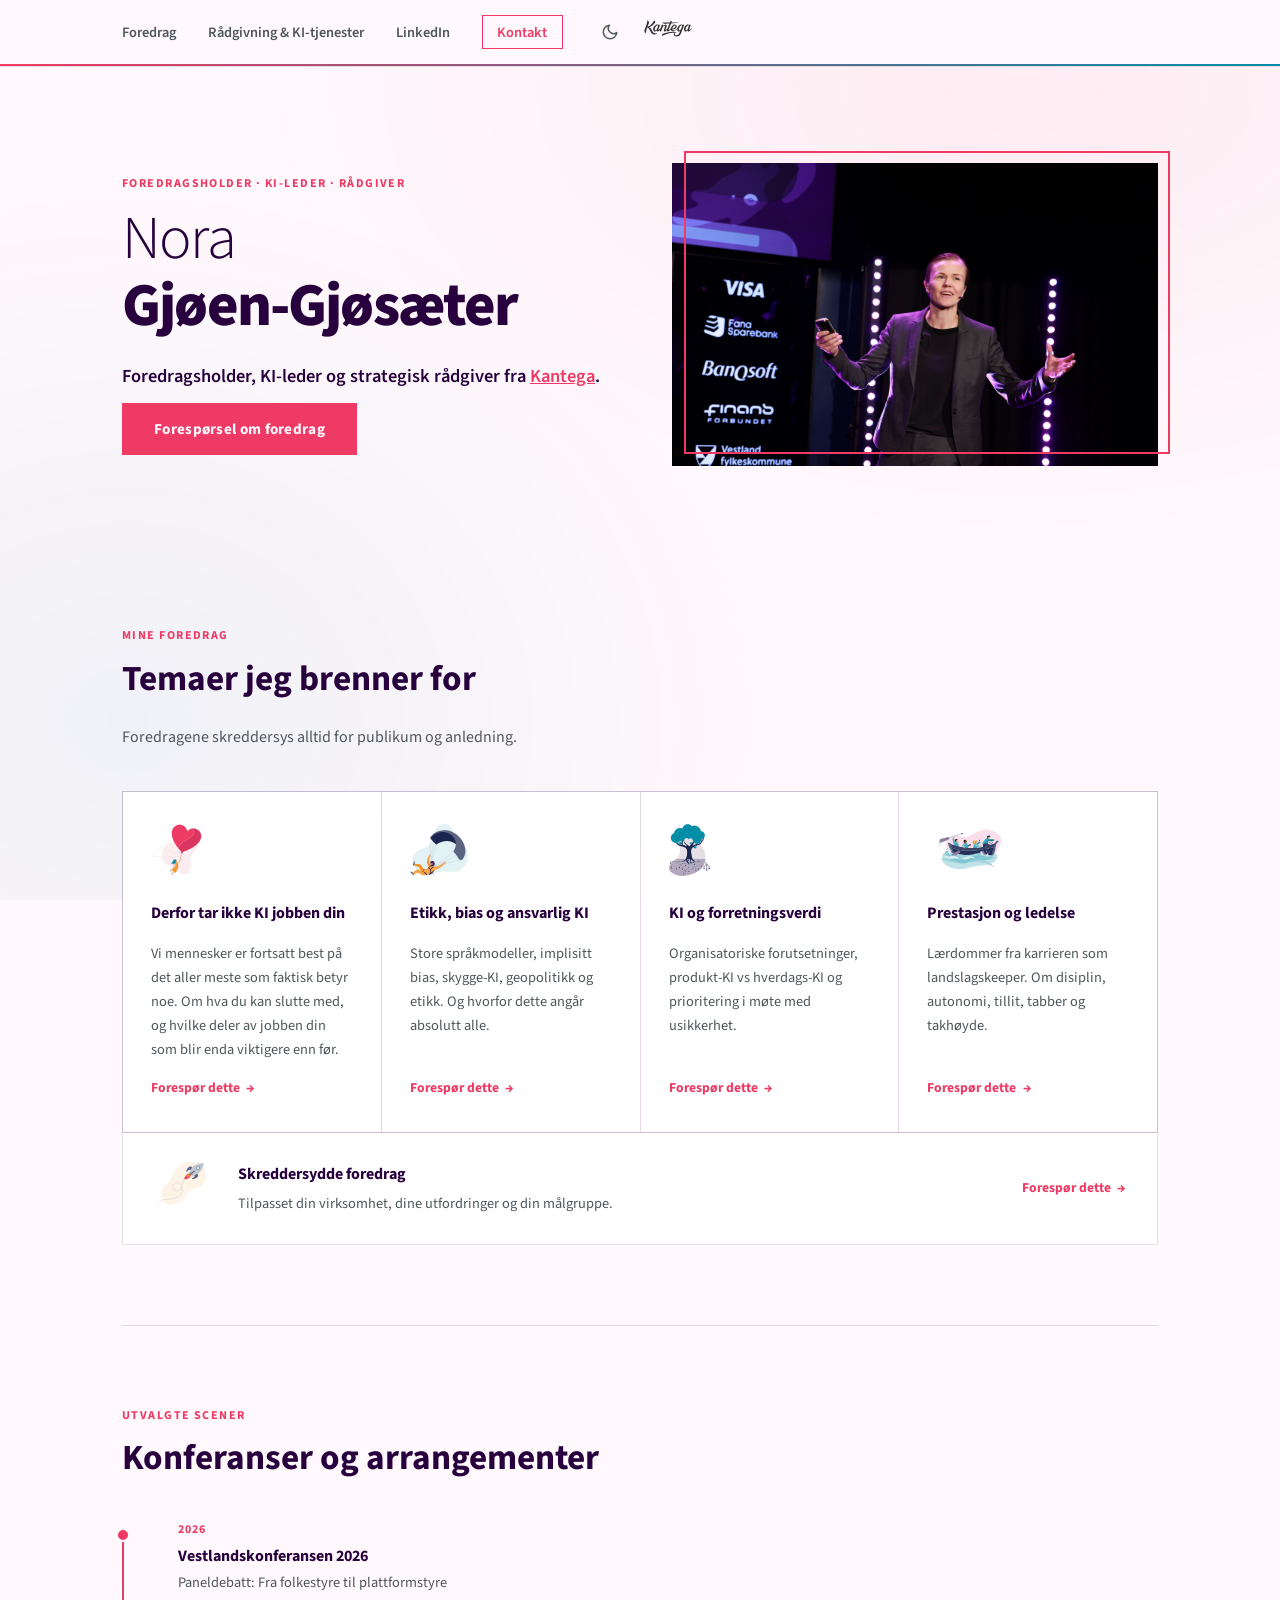
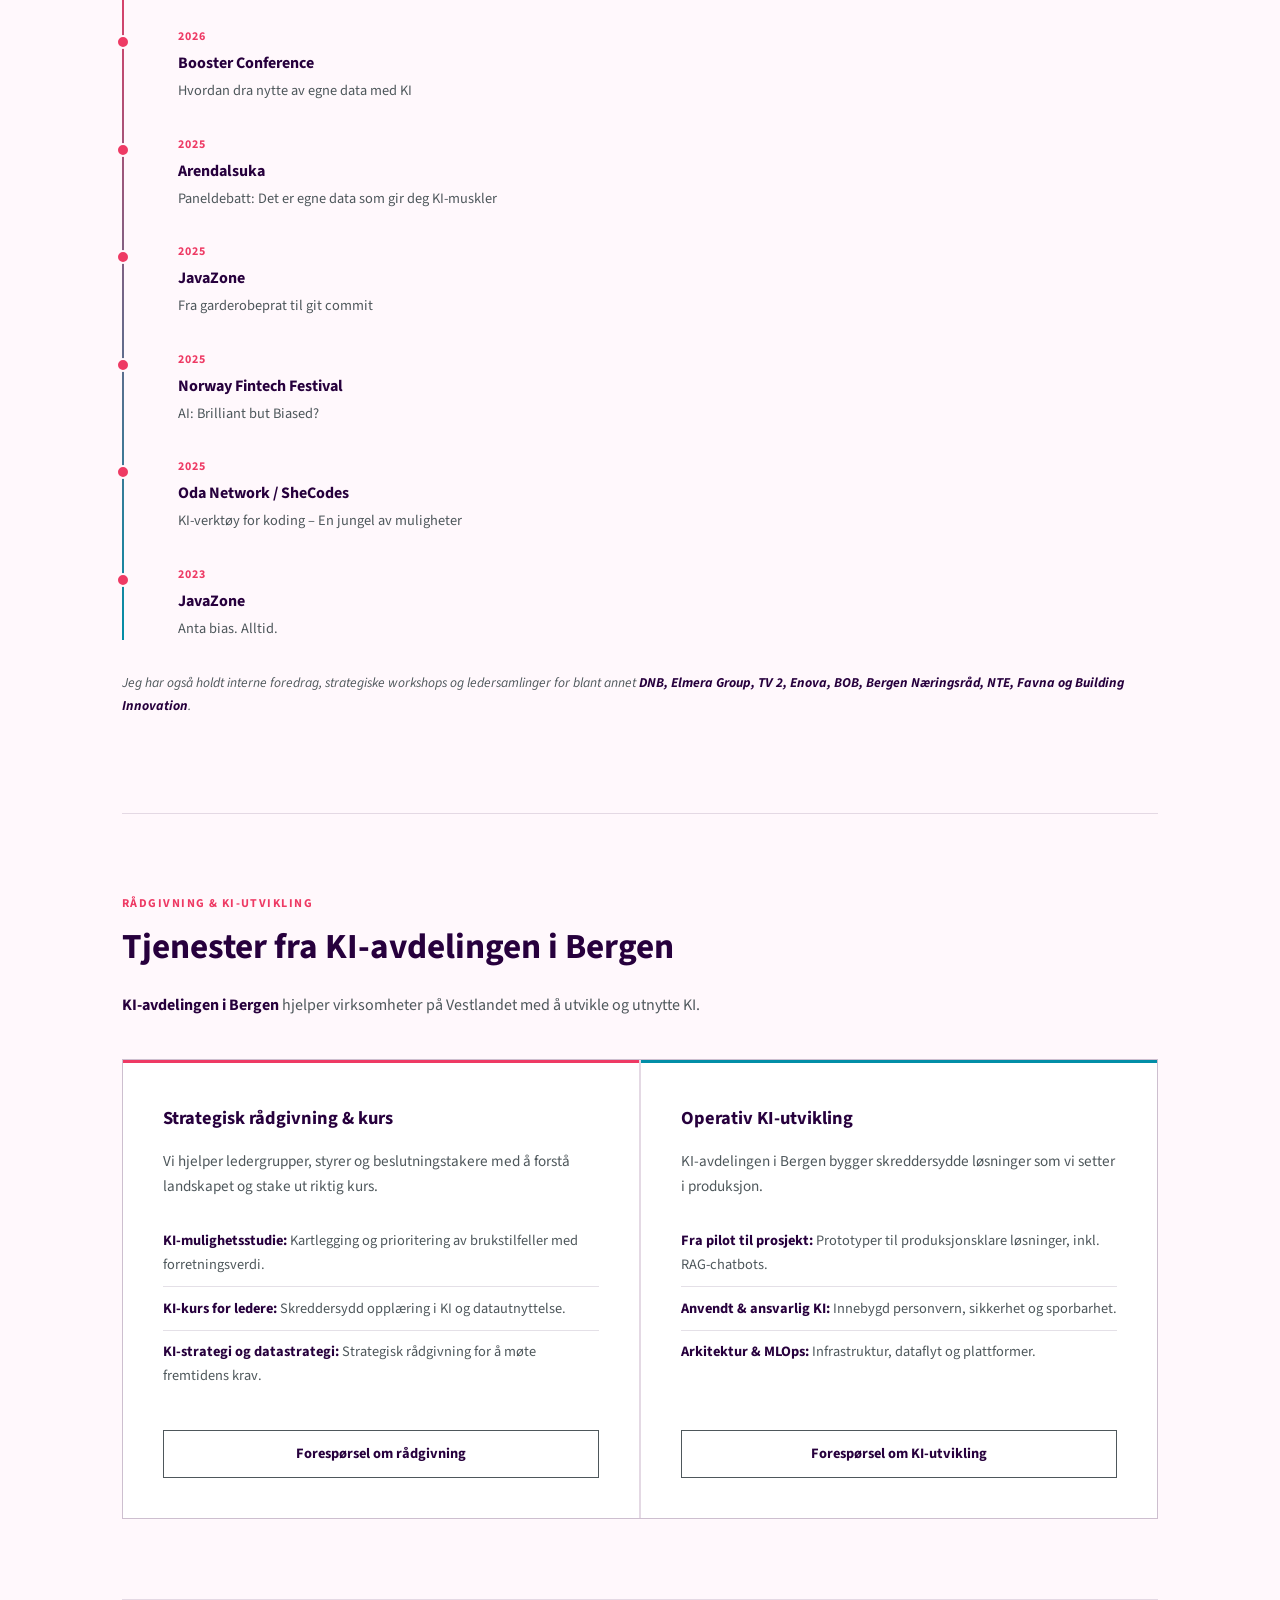
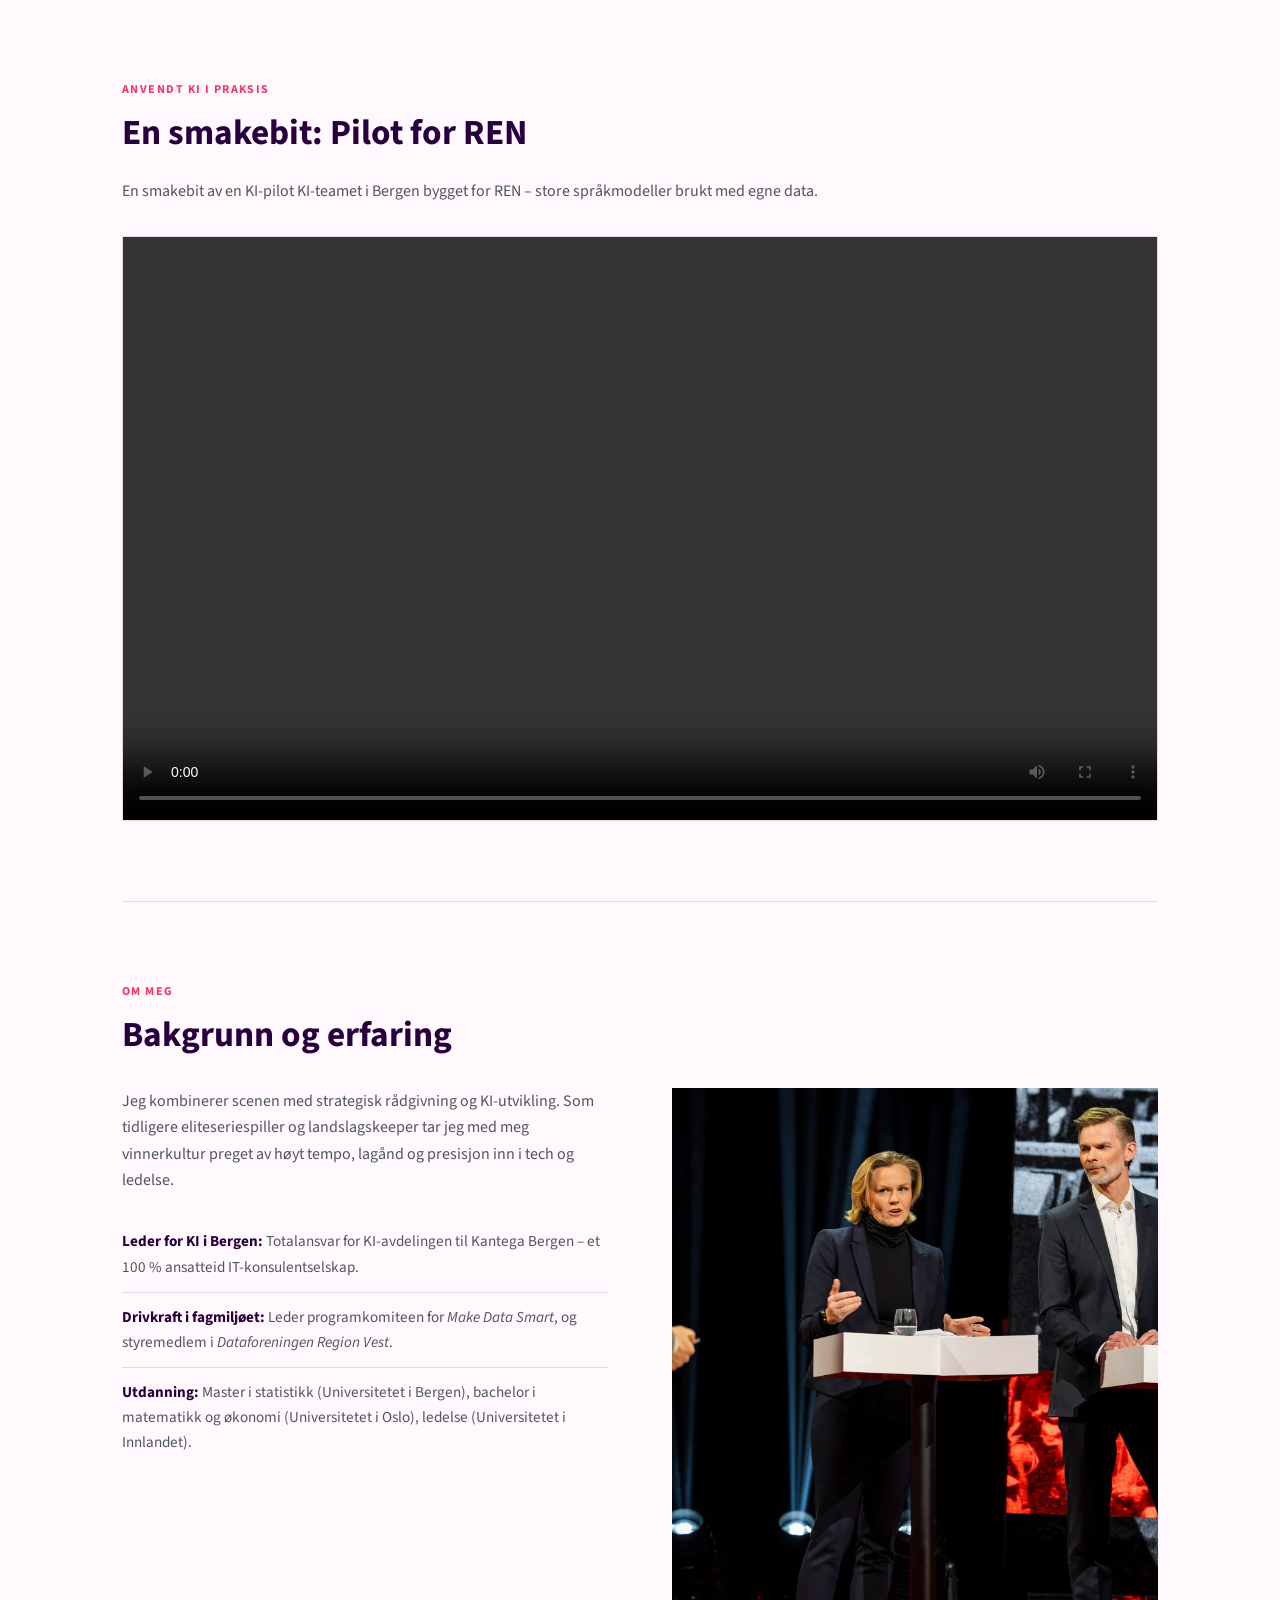
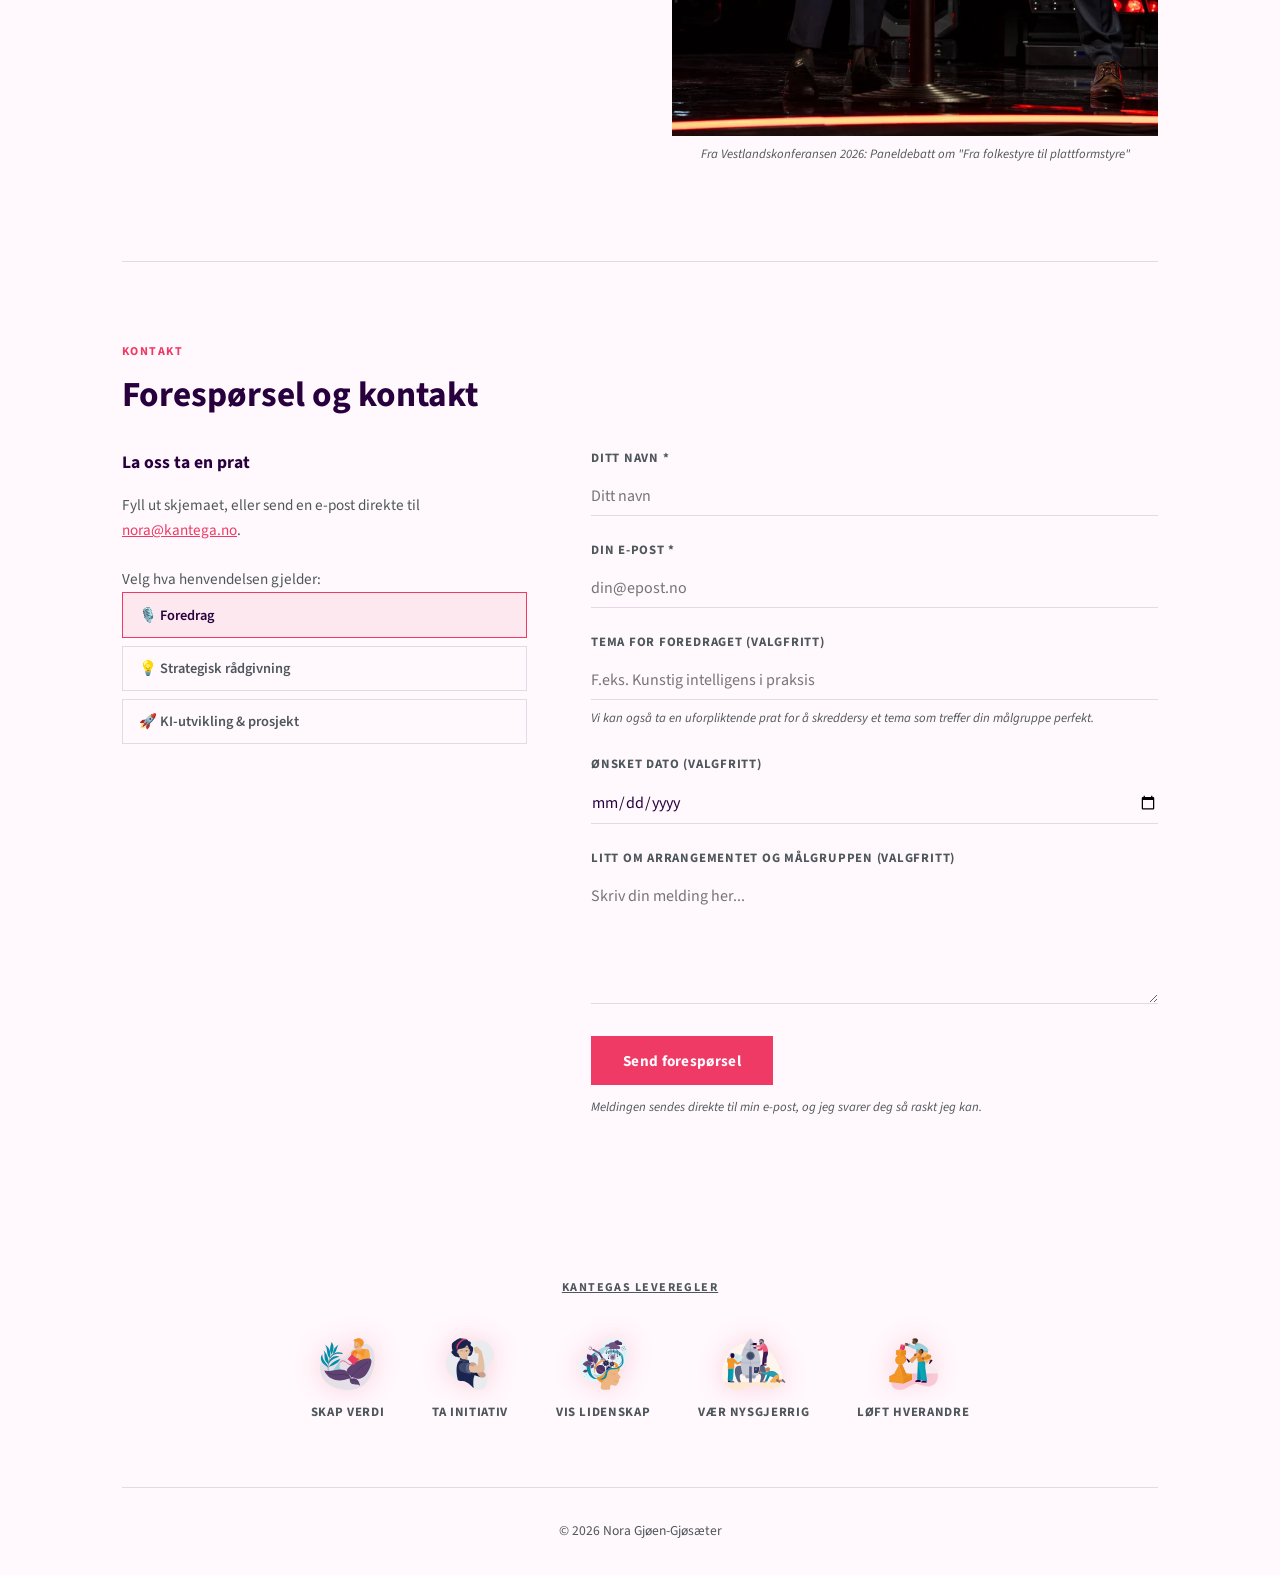
==== index.html @ eb6c87e5 "Revamp index.html: new layout & styles Major rewrite of index.html: replaced previous markup with a " ====
<!doctype html>
<html lang="no">
  <head>
    <meta charset="UTF-8" />
    <meta name="viewport" content="width=device-width, initial-scale=1.0" />
    <title>Nora Gjøen-Gjøsæter | Foredragsholder & KI-leder</title>
    <link rel="preconnect" href="https://fonts.googleapis.com" />
    <link rel="preconnect" href="https://fonts.gstatic.com" crossorigin />
    <link
      href="https://fonts.googleapis.com/css2?family=Source+Sans+Pro:ital,wght@0,300;0,400;0,600;0,700;1,400&display=swap"
      rel="stylesheet"
    />
    <link
      rel="icon"
      type="image/x-icon"
      href="https://www.kantega.no/static/favicon.ico"
    />
    <style>
      /* === KANTEGA TOKENS === */
      :root {
        --k-dark-purple: #27003d;
        --k-dark-purple-light: #36015b;
        --k-red: #ee3a64;
        --k-red-dark: #d3335e;
        --k-teal: #028ea7;
        --k-yellow: #f49727;
        --k-white: #fff8fc;
        --k-gray-mid: #4e575b;

        /* Light theme */
        --bg: var(--k-white);
        --bg-card: #ffffff;
        --bg-card2: #f5f0f8;
        --text: var(--k-dark-purple);
        --text-muted: var(--k-gray-mid);
        --accent: var(--k-red);
        --accent-hover: var(--k-red-dark);
        --border: rgba(39, 0, 61, 0.12);
        --input-bg: #ffffff;
      }

      body.dark-theme {
        --bg: #0e0017;
        --bg-card: #180028;
        --bg-card2: #1e0030;
        --text: var(--k-white);
        --text-muted: #a899b5;
        --accent: var(--k-red);
        --accent-hover: #ff4f7a;
        --border: rgba(255, 248, 252, 0.08);
        --input-bg: #180028;
      }

      * {
        margin: 0;
        padding: 0;
        box-sizing: border-box;
      }

      body {
        font-family: 'Source Sans Pro', system-ui, sans-serif;
        background: var(--bg);
        color: var(--text);
        line-height: 1.65;
        transition:
          background 0.3s,
          color 0.3s;
        overflow-x: hidden;
      }

      /* Ambient glow */
      body::before {
        content: '';
        position: fixed;
        inset: 0;
        background:
          radial-gradient(
            ellipse 60% 50% at 80% 10%,
            rgba(238, 58, 100, 0.06),
            transparent
          ),
          radial-gradient(
            ellipse 50% 60% at 10% 80%,
            rgba(2, 142, 167, 0.06),
            transparent
          );
        pointer-events: none;
        z-index: 0;
      }

      /* === NAVBAR === */
      .navbar {
        position: sticky;
        top: 0;
        z-index: 100;
        background: var(--bg);
        border-bottom: 1px solid var(--border);
        transition: background 0.3s;
      }

      .nav-container {
        max-width: 1100px;
        margin: 0 auto;
        padding: 0 2rem;
        display: flex;
        align-items: center;
        justify-content: space-between;
        height: 64px;
      }

      .nav-brand {
        font-weight: 700;
        font-size: 1rem;
        color: var(--text);
        text-decoration: none;
        letter-spacing: -0.01em;
      }

      .nav-gradient {
        height: 2px;
        background: linear-gradient(to right, var(--k-red), var(--k-teal));
      }

      .nav-links {
        display: flex;
        align-items: center;
        gap: 2rem;
        list-style: none;
      }

      .nav-links a {
        font-size: 0.9rem;
        font-weight: 600;
        color: var(--text-muted);
        text-decoration: none;
        transition: color 0.2s;
      }

      .nav-links a:hover {
        color: var(--accent);
      }

      .nav-links .nav-cta {
        color: var(--accent);
        border: 1.5px solid var(--accent);
        padding: 0.35rem 0.9rem;
      }

      .nav-links .nav-cta:hover {
        background: var(--accent);
        color: var(--k-white);
      }

      .nav-actions {
        display: flex;
        align-items: center;
        gap: 1rem;
      }

      .theme-btn {
        background: none;
        border: none;
        color: var(--text-muted);
        cursor: pointer;
        padding: 0.4rem;
        display: flex;
        align-items: center;
      }

      .header-kantega-logo {
        height: 22px;
        opacity: 0.8;
      }
      body:not(.dark-theme) .header-kantega-logo {
        filter: invert(1) brightness(0.2);
      }

      /* Mobile nav */
      .mobile-nav-header {
        display: none;
        justify-content: space-between;
        align-items: center;
        width: 100%;
      }

      .hamburger-btn {
        display: none;
        background: none;
        border: none;
        cursor: pointer;
        flex-direction: column;
        justify-content: space-around;
        height: 22px;
        width: 28px;
      }

      .hamburger-btn span {
        width: 100%;
        height: 2px;
        background: var(--text);
        border-radius: 2px;
        transition: all 0.3s;
      }

      .hamburger-btn.active span:nth-child(1) {
        transform: rotate(45deg) translate(5px, 5px);
      }
      .hamburger-btn.active span:nth-child(2) {
        opacity: 0;
      }
      .hamburger-btn.active span:nth-child(3) {
        transform: rotate(-45deg) translate(7px, -6px);
      }

      /* === LAYOUT === */
      .container {
        max-width: 1100px;
        margin: 0 auto;
        padding: 0 2rem;
        position: relative;
        z-index: 1;
      }

      .section {
        padding: 5rem 0;
        border-bottom: 1px solid var(--border);
        scroll-margin-top: 80px;
      }

      .section:last-of-type {
        border-bottom: none;
      }

      .section-label {
        font-size: 0.75rem;
        font-weight: 700;
        letter-spacing: 0.12em;
        text-transform: uppercase;
        color: var(--accent);
        margin-bottom: 0.75rem;
      }

      h2 {
        font-size: clamp(1.6rem, 3vw, 2.2rem);
        font-weight: 700;
        color: var(--text);
        line-height: 1.2;
        margin-bottom: 1.5rem;
      }

      h3 {
        font-size: 1.1rem;
        font-weight: 700;
        color: var(--text);
      }
      p {
        color: var(--text-muted);
        margin-bottom: 1rem;
      }

      a {
        color: var(--text);
        text-decoration: none;
        transition: color 0.2s;
      }
      a:hover {
        color: var(--accent);
      }

      /* === HERO === */
      .hero {
        padding: 6rem 0 5rem;
        display: grid;
        grid-template-columns: 1fr 1fr;
        gap: 4rem;
        align-items: center;
      }

      .hero-text {
        max-width: 520px;
      }

      .hero-title {
        font-size: clamp(2.2rem, 5vw, 3.8rem);
        font-weight: 300;
        line-height: 1.1;
        letter-spacing: -0.03em;
        color: var(--text);
        margin-bottom: 1.5rem;
      }

      .hero-title strong {
        font-weight: 800;
        display: block;
      }

      .hero-lead {
        font-size: 1.15rem;
        font-weight: 600;
        color: var(--text);
        margin-bottom: 0.75rem;
        line-height: 1.5;
      }

      .hero-lead a {
        color: var(--accent);
        text-decoration: underline;
      }

      .hero-sub {
        font-size: 1rem;
        color: var(--text-muted);
        margin-bottom: 2.5rem;
      }

      .cta-button {
        display: inline-block;
        background: var(--accent);
        color: var(--k-white) !important;
        padding: 0.85rem 2rem;
        font-weight: 700;
        font-size: 0.95rem;
        letter-spacing: 0.02em;
        border: none;
        cursor: pointer;
        font-family: inherit;
        text-decoration: none;
        transition:
          background 0.2s,
          transform 0.2s;
      }

      .cta-button:hover {
        background: var(--accent-hover);
        transform: translateY(-2px);
      }

      .hero-photo-wrap {
        position: relative;
      }

      .hero-photo-wrap::before {
        content: '';
        position: absolute;
        top: -12px;
        right: -12px;
        bottom: 12px;
        left: 12px;
        border: 2px solid var(--accent);
        pointer-events: none;
      }

      .hero-photo {
        width: 100%;
        display: block;
      }

      /* === TOPIC CARDS === */
      .topic-grid {
        display: grid;
        grid-template-columns: repeat(auto-fit, minmax(240px, 1fr));
        gap: 1px;
        background: var(--border);
        border: 1px solid var(--border);
        margin-top: 2.5rem;
      }

      .topic-card {
        background: var(--bg-card);
        padding: 2rem 1.75rem;
        text-decoration: none;
        display: flex;
        flex-direction: column;
        gap: 1rem;
        transition: background 0.2s;
        position: relative;
        overflow: hidden;
      }

      .topic-card::after {
        content: '';
        position: absolute;
        top: 0;
        left: 0;
        right: 0;
        height: 3px;
        background: var(--accent);
        transform: scaleX(0);
        transform-origin: left;
        transition: transform 0.3s;
      }

      .topic-card:hover::after {
        transform: scaleX(1);
      }
      .topic-card:hover {
        background: var(--bg-card2);
      }

      .topic-icon img {
        height: 52px;
        width: auto;
        object-fit: contain;
      }

      .topic-card h3 {
        font-size: 1rem;
        color: var(--text);
        margin: 0;
      }

      .topic-card p {
        font-size: 0.9rem;
        color: var(--text-muted);
        flex-grow: 1;
        margin: 0;
      }

      .topic-cta {
        font-size: 0.85rem;
        font-weight: 700;
        color: var(--accent);
        display: flex;
        align-items: center;
        gap: 0.4rem;
        margin-top: auto;
      }

      .topic-cta::after {
        content: '→';
      }

      /* === CUSTOM TOPIC (skreddersydd) === */
      .custom-topic-card {
        display: flex;
        align-items: center;
        gap: 2rem;
        padding: 1.75rem 2rem;
        background: var(--bg-card);
        border: 1px solid var(--border);
        border-top: none;
        text-decoration: none;
        transition: background 0.2s;
        position: relative;
        overflow: hidden;
      }

      .custom-topic-card::before {
        content: '';
        position: absolute;
        left: 0;
        top: 0;
        bottom: 0;
        width: 3px;
        background: var(--accent);
        transform: scaleY(0);
        transform-origin: top;
        transition: transform 0.3s;
      }

      .custom-topic-card:hover::before {
        transform: scaleY(1);
      }
      .custom-topic-card:hover {
        background: var(--bg-card2);
      }

      .custom-topic-body {
        flex: 1;
      }
      .custom-topic-body h3 {
        font-size: 1rem;
        color: var(--text);
        margin: 0 0 0.3rem;
      }
      .custom-topic-body p {
        font-size: 0.9rem;
        color: var(--text-muted);
        margin: 0;
      }

      .custom-topic-card .topic-icon img {
        height: 44px;
      }
      .custom-topic-card .topic-cta {
        margin-top: 0;
        white-space: nowrap;
      }

      @media (max-width: 600px) {
        .custom-topic-card {
          flex-wrap: wrap;
          gap: 1rem;
        }
        .custom-topic-card .topic-cta {
          width: 100%;
        }
      }

      /* === STAGE TIMELINE === */
      .timeline {
        position: relative;
        margin-top: 2.5rem;
        padding-left: 2rem;
      }

      .timeline::before {
        content: '';
        position: absolute;
        left: 0;
        top: 8px;
        bottom: 0;
        width: 2px;
        background: linear-gradient(to bottom, var(--accent), var(--k-teal));
      }

      .timeline-item {
        position: relative;
        padding-bottom: 2rem;
        padding-left: 1.5rem;
      }

      .timeline-item::before {
        content: '';
        position: absolute;
        left: -2.375rem;
        top: 8px;
        width: 10px;
        height: 10px;
        border-radius: 50%;
        background: var(--accent);
        border: 2px solid var(--bg);
      }

      .timeline-item:last-child {
        padding-bottom: 0;
      }

      .timeline-year {
        font-size: 0.75rem;
        font-weight: 700;
        color: var(--accent);
        letter-spacing: 0.08em;
        margin-bottom: 0.2rem;
      }

      .timeline-item h4 {
        font-size: 1rem;
        font-weight: 700;
        color: var(--text);
        margin-bottom: 0.15rem;
      }

      .timeline-item p {
        font-size: 0.9rem;
        color: var(--text-muted);
        margin: 0;
      }

      /* === SERVICES === */
      .services-grid {
        display: grid;
        grid-template-columns: 1fr 1fr;
        gap: 2px;
        background: var(--border);
        border: 1px solid var(--border);
        margin-top: 2.5rem;
      }

      .service-card {
        background: var(--bg-card);
        padding: 2.5rem;
        display: flex;
        flex-direction: column;
        border-top: 3px solid var(--accent);
      }

      .service-card:last-child {
        border-top-color: var(--k-teal);
      }

      .service-card h3 {
        font-size: 1.15rem;
        margin-bottom: 1rem;
      }

      .service-card p {
        font-size: 0.95rem;
        color: var(--text-muted);
        margin-bottom: 1.25rem;
      }

      .service-list {
        list-style: none;
        flex-grow: 1;
        margin-bottom: 2rem;
      }

      .service-list li {
        padding: 0.6rem 0;
        border-bottom: 1px solid var(--border);
        font-size: 0.9rem;
        color: var(--text-muted);
      }

      .service-list li:last-child {
        border-bottom: none;
      }
      .service-list strong {
        color: var(--text);
      }

      .secondary-btn {
        display: inline-block;
        border: 1.5px solid var(--text-muted);
        color: var(--text);
        padding: 0.7rem 1.5rem;
        font-weight: 700;
        font-size: 0.9rem;
        text-align: center;
        transition:
          background 0.2s,
          color 0.2s,
          border-color 0.2s;
        text-decoration: none;
      }

      .secondary-btn:hover {
        background: var(--text);
        color: var(--bg);
        border-color: var(--text);
      }

      /* === VIDEO === */
      .video-wrap {
        margin-top: 2rem;
        position: relative;
        padding-bottom: 56.25%;
        height: 0;
        overflow: hidden;
        border: 1px solid var(--border);
      }

      .video-wrap video {
        position: absolute;
        inset: 0;
        width: 100%;
        height: 100%;
        object-fit: cover;
      }

      /* === ABOUT === */
      .about-grid {
        display: grid;
        grid-template-columns: 1fr 1fr;
        gap: 4rem;
        align-items: start;
        margin-top: 2rem;
      }

      .about-list {
        list-style: none;
        margin-top: 1.5rem;
      }

      .about-list li {
        padding: 0.75rem 0;
        border-bottom: 1px solid var(--border);
        font-size: 0.95rem;
        color: var(--text-muted);
      }

      .about-list li:last-child {
        border-bottom: none;
      }
      .about-list strong {
        color: var(--text);
      }

      .about-photo {
        width: 100%;
        display: block;
        aspect-ratio: 3/4;
        object-fit: cover;
        object-position: center bottom;
      }

      .photo-caption {
        font-size: 0.8rem;
        color: var(--text-muted);
        font-style: italic;
        margin-top: 0.5rem;
        text-align: center;
      }

      /* === FORM === */
      .booking-inner {
        display: grid;
        grid-template-columns: 1fr 1.4fr;
        gap: 4rem;
        align-items: start;
        margin-top: 2rem;
      }

      .booking-intro h3 {
        font-size: 1.1rem;
        margin-bottom: 1rem;
      }

      .booking-intro p {
        font-size: 0.95rem;
        margin-bottom: 0;
      }

      .booking-intro a {
        color: var(--accent);
        text-decoration: underline;
      }

      .form-path-selector {
        display: flex;
        flex-direction: column;
        gap: 0.5rem;
        margin-bottom: 2rem;
      }

      .path-btn {
        background: none;
        border: 1px solid var(--border);
        color: var(--text-muted);
        padding: 0.7rem 1rem;
        font-family: inherit;
        font-size: 0.9rem;
        font-weight: 600;
        cursor: pointer;
        text-align: left;
        transition:
          border-color 0.2s,
          color 0.2s,
          background 0.2s;
      }

      .path-btn:hover {
        border-color: var(--accent);
        color: var(--text);
      }
      .path-btn.active {
        border-color: var(--accent);
        background: rgba(238, 58, 100, 0.08);
        color: var(--text);
      }

      .contact-form {
      }

      .form-group {
        margin-bottom: 1.5rem;
      }

      .form-group label {
        display: block;
        font-size: 0.8rem;
        font-weight: 700;
        letter-spacing: 0.06em;
        text-transform: uppercase;
        color: var(--text-muted);
        margin-bottom: 0.5rem;
      }

      .form-group input,
      .form-group textarea {
        width: 100%;
        background: none;
        border: none;
        border-bottom: 1px solid var(--border);
        color: var(--text);
        font-family: inherit;
        font-size: 1rem;
        padding: 0.5rem 0;
        outline: none;
        transition: border-color 0.2s;
      }

      .form-group input:focus,
      .form-group textarea:focus {
        border-bottom-color: var(--accent);
      }

      .form-group textarea {
        resize: vertical;
        min-height: 100px;
      }

      .form-note {
        font-size: 0.8rem;
        color: var(--text-muted);
        font-style: italic;
        margin-top: 0.5rem;
      }

      .form-group.hidden {
        display: none;
      }

      /* === LEVEREGLER === */
      .leveregler-section {
        text-align: center;
        padding: 4rem 0;
      }

      .leveregler-section h3 {
        font-size: 0.75rem;
        letter-spacing: 0.12em;
        text-transform: uppercase;
        color: var(--text-muted);
        margin-bottom: 2.5rem;
      }

      .leveregler-section h3 a {
        color: inherit;
        text-decoration: underline;
      }
      .leveregler-section h3 a:hover {
        color: var(--accent);
      }

      .leveregler-grid {
        display: flex;
        flex-wrap: wrap;
        justify-content: center;
        gap: 3rem;
      }

      .leveregler-item {
        display: flex;
        flex-direction: column;
        align-items: center;
        gap: 0.75rem;
      }

      .leveregler-item img {
        height: 52px;
        filter: drop-shadow(0 0 12px rgba(238, 58, 100, 0.2));
      }

      .leveregler-item span {
        font-size: 0.8rem;
        font-weight: 700;
        letter-spacing: 0.05em;
        text-transform: uppercase;
        color: var(--text-muted);
      }

      /* === FOOTER === */
      .footer {
        border-top: 1px solid var(--border);
        padding: 2rem 0;
        text-align: center;
      }

      .footer p {
        font-size: 0.85rem;
        color: var(--text-muted);
        margin: 0;
      }
      .footer a {
        color: var(--text-muted);
      }
      .footer a:hover {
        color: var(--accent);
      }

      /* === RESPONSIVE === */
      @media (max-width: 900px) {
        .hero {
          grid-template-columns: 1fr;
          gap: 2.5rem;
        }
        .hero-text {
          max-width: 100%;
        }
        .hero-photo-wrap {
          max-width: 420px;
        }
        .services-grid {
          grid-template-columns: 1fr;
        }
        .about-grid {
          grid-template-columns: 1fr;
          gap: 2rem;
        }
        .booking-inner {
          grid-template-columns: 1fr;
          gap: 2rem;
        }
      }

      @media (max-width: 600px) {
        .container {
          padding: 0 1.25rem;
        }
        .section {
          padding: 3rem 0;
        }

        .nav-container {
          flex-direction: column;
          height: auto;
          padding: 0.75rem 1.25rem;
          align-items: stretch;
        }

        .mobile-nav-header {
          display: flex;
        }

        .nav-links {
          display: none;
          flex-direction: column;
          align-items: flex-start;
          gap: 1rem;
          padding: 1rem 0;
          border-top: 1px solid var(--border);
          margin-top: 0.75rem;
        }

        .nav-links.active {
          display: flex;
        }
        .nav-actions {
          display: none;
        }
        .nav-actions.active {
          display: flex;
          justify-content: space-between;
          padding-top: 0.75rem;
          border-top: 1px dashed var(--border);
        }

        .hero {
          padding: 3rem 0 2rem;
        }
        .hero-title {
          font-size: 2rem;
        }

        .topic-grid {
          grid-template-columns: 1fr;
        }

        .form-path-selector {
          flex-direction: row;
          flex-wrap: wrap;
        }
        .path-btn {
          flex: 1;
          min-width: 140px;
        }

        .leveregler-grid {
          gap: 2rem;
        }
      }
    </style>
  </head>
  <body class="dark-theme">
    <nav class="navbar">
      <div class="nav-container">
        <div class="mobile-nav-header">
          <a href="#" class="nav-brand">Nora Gjøen&#8209;Gjøsæter</a>
          <button
            id="hamburger-menu"
            class="hamburger-btn"
            aria-label="Toggle menu"
          >
            <span></span><span></span><span></span>
          </button>
        </div>
        <ul class="nav-links" id="nav-menu">
          <li><a href="#foredrag" class="nav-link">Foredrag</a></li>
          <li>
            <a href="#radgivning" class="nav-link">Rådgivning & KI-tjenester</a>
          </li>
          <li>
            <a
              href="https://www.linkedin.com/in/ki-nora"
              target="_blank"
              rel="noopener noreferrer"
              class="nav-link"
              >LinkedIn</a
            >
          </li>
          <li><a href="#booking" class="nav-cta nav-link">Kontakt</a></li>
          <li class="nav-actions" id="nav-actions">
            <button
              id="theme-toggle"
              class="theme-btn"
              aria-label="Toggle theme"
            >
              <svg
                id="moon-icon"
                xmlns="http://www.w3.org/2000/svg"
                width="18"
                height="18"
                viewBox="0 0 24 24"
                fill="none"
                stroke="currentColor"
                stroke-width="2"
                stroke-linecap="round"
                stroke-linejoin="round"
                style="display: none"
              >
                <path
                  d="M21 12.79A9 9 0 1 1 11.21 3 7 7 0 0 0 21 12.79z"
                ></path>
              </svg>
              <svg
                id="sun-icon"
                xmlns="http://www.w3.org/2000/svg"
                width="18"
                height="18"
                viewBox="0 0 24 24"
                fill="none"
                stroke="currentColor"
                stroke-width="2"
                stroke-linecap="round"
                stroke-linejoin="round"
              >
                <circle cx="12" cy="12" r="5"></circle>
                <line x1="12" y1="1" x2="12" y2="3"></line>
                <line x1="12" y1="21" x2="12" y2="23"></line>
                <line x1="4.22" y1="4.22" x2="5.64" y2="5.64"></line>
                <line x1="18.36" y1="18.36" x2="19.78" y2="19.78"></line>
                <line x1="1" y1="12" x2="3" y2="12"></line>
                <line x1="21" y1="12" x2="23" y2="12"></line>
                <line x1="4.22" y1="19.78" x2="5.64" y2="18.36"></line>
                <line x1="18.36" y1="5.64" x2="19.78" y2="4.22"></line>
              </svg>
            </button>
            <a
              href="https://www.kantega.no"
              target="_blank"
              rel="noopener noreferrer"
            >
              <img
                src="images/Kantega_logo_hvit.svg"
                alt="Kantega"
                class="header-kantega-logo"
              />
            </a>
          </li>
        </ul>
      </div>
      <div class="nav-gradient"></div>
    </nav>

    <div class="container">
      <section class="hero">
        <div class="hero-text">
          <p class="section-label">Foredragsholder · KI-leder · Rådgiver</p>
          <h1 class="hero-title">
            Nora<br /><strong>Gjøen&#8209;Gjøsæter</strong>
          </h1>
          <p class="hero-lead">
            Foredragsholder, KI-leder og strategisk rådgiver fra
            <a
              href="https://www.kantega.no"
              target="_blank"
              rel="noopener noreferrer"
              >Kantega</a
            >.
          </p>
          <a
            href="#booking"
            onclick="document.querySelector('[data-path=\'foredrag\']').click()"
            class="cta-button"
            >Forespørsel om foredrag</a
          >
        </div>
        <div class="hero-photo-wrap">
          <img
            src="images/speaker.jpeg"
            alt="Nora på scenen"
            class="hero-photo"
          />
        </div>
      </section>
    </div>

    <div class="container">
      <section id="foredrag" class="section">
        <p class="section-label">Mine foredrag</p>
        <h2>Temaer jeg brenner for</h2>
        <p>Foredragene skreddersys alltid for publikum og anledning.</p>

        <div class="topic-grid">
          <a
            href="#booking"
            onclick="
              document.querySelector('[data-path=\'foredrag\']').click();
              document.getElementById('subject').value =
                'Derfor tar ikke KI jobben din';
            "
            class="topic-card"
          >
            <div class="topic-icon">
              <img
                src="images/Situasjoner/svg-er/å satse-å stole på.svg"
                alt="Tillit"
              />
            </div>
            <h3>Derfor tar ikke KI jobben din</h3>
            <p>
              Vi mennesker er fortsatt best på det aller meste som faktisk betyr
              noe. Om hva du kan slutte med, og hvilke deler av jobben din som
              blir enda viktigere enn før.
            </p>
            <span class="topic-cta">Forespør dette</span>
          </a>
          <a
            href="#booking"
            onclick="
              document.querySelector('[data-path=\'foredrag\']').click();
              document.getElementById('subject').value =
                'Etikk, bias og ansvarlig KI';
            "
            class="topic-card"
          >
            <div class="topic-icon">
              <img src="images/Situasjoner/svg-er/Sikkerhet.svg" alt="Etikk" />
            </div>
            <h3>Etikk, bias og ansvarlig KI</h3>
            <p>
              Store språkmodeller, implisitt bias, skygge-KI, geopolitikk og
              etikk. Og hvorfor dette angår absolutt alle.
            </p>
            <span class="topic-cta">Forespør dette</span>
          </a>
          <a
            href="#booking"
            onclick="
              document.querySelector('[data-path=\'foredrag\']').click();
              document.getElementById('subject').value =
                'KI og forretningsverdi';
            "
            class="topic-card"
          >
            <div class="topic-icon">
              <img
                src="images/Situasjoner/svg-er/Forankret strategi.svg"
                alt="Strategi"
              />
            </div>
            <h3>KI og forretningsverdi</h3>
            <p>
              Organisatoriske forutsetninger, produkt-KI vs hverdags-KI og
              prioritering i møte med usikkerhet.
            </p>
            <span class="topic-cta">Forespør dette</span>
          </a>
          <a
            href="#booking"
            onclick="
              document.querySelector('[data-path=\'foredrag\']').click();
              document.getElementById('subject').value =
                'Prestasjon og ledelse';
            "
            class="topic-card"
          >
            <div class="topic-icon">
              <img
                src="images/Situasjoner/svg-er/Teamleder.svg"
                alt="Ledelse"
              />
            </div>
            <h3>Prestasjon og ledelse</h3>
            <p>
              Lærdommer fra karrieren som landslagskeeper. Om disiplin,
              autonomi, tillit, tabber og takhøyde.
            </p>
            <span class="topic-cta">Forespør dette</span>
          </a>
        </div>

        <a
          href="#booking"
          onclick="
            document.querySelector('[data-path=\'foredrag\']').click();
            document.getElementById('subject').value = 'Skreddersydd foredrag';
          "
          class="custom-topic-card"
        >
          <div class="topic-icon">
            <img
              src="images/Situasjoner/svg-er/Rakett.svg"
              alt="Skreddersydd"
            />
          </div>
          <div class="custom-topic-body">
            <h3>Skreddersydde foredrag</h3>
            <p>Tilpasset din virksomhet, dine utfordringer og din målgruppe.</p>
          </div>
          <span class="topic-cta">Forespør dette</span>
        </a>
      </section>

      <section class="section">
        <p class="section-label">Utvalgte scener</p>
        <h2>Konferanser og arrangementer</h2>

        <div class="timeline">
          <div class="timeline-item">
            <div class="timeline-year">2026</div>
            <h4>Vestlandskonferansen 2026</h4>
            <p>Paneldebatt: Fra folkestyre til plattformstyre</p>
          </div>
          <div class="timeline-item">
            <div class="timeline-year">2026</div>
            <h4>Booster Conference</h4>
            <p>Hvordan dra nytte av egne data med KI</p>
          </div>
          <div class="timeline-item">
            <div class="timeline-year">2025</div>
            <h4>Arendalsuka</h4>
            <p>Paneldebatt: Det er egne data som gir deg KI-muskler</p>
          </div>
          <div class="timeline-item">
            <div class="timeline-year">2025</div>
            <h4>JavaZone</h4>
            <p>Fra garderobeprat til git commit</p>
          </div>
          <div class="timeline-item">
            <div class="timeline-year">2025</div>
            <h4>Norway Fintech Festival</h4>
            <p>AI: Brilliant but Biased?</p>
          </div>
          <div class="timeline-item">
            <div class="timeline-year">2025</div>
            <h4>Oda Network / SheCodes</h4>
            <p>KI-verktøy for koding – En jungel av muligheter</p>
          </div>
          <div class="timeline-item">
            <div class="timeline-year">2023</div>
            <h4>JavaZone</h4>
            <p>Anta bias. Alltid.</p>
          </div>
        </div>
        <p style="margin-top: 2rem; font-size: 0.85rem">
          <em
            >Jeg har også holdt interne foredrag, strategiske workshops og
            ledersamlinger for blant annet
            <strong style="color: var(--text)"
              >DNB, Elmera Group, TV 2, Enova, BOB, Bergen Næringsråd, NTE,
              Favna og Building Innovation</strong
            >.</em
          >
        </p>
      </section>

      <section id="radgivning" class="section">
        <p class="section-label">Rådgivning & KI-utvikling</p>
        <h2>Tjenester fra KI-avdelingen i Bergen</h2>
        <p>
          <strong style="color: var(--text)">KI-avdelingen i Bergen</strong>
          hjelper virksomheter på Vestlandet med å utvikle og utnytte KI.
        </p>

        <div class="services-grid">
          <div class="service-card">
            <h3>Strategisk rådgivning & kurs</h3>
            <p>
              Vi hjelper ledergrupper, styrer og beslutningstakere med å forstå
              landskapet og stake ut riktig kurs.
            </p>
            <ul class="service-list">
              <li>
                <strong>KI-mulighetsstudie:</strong> Kartlegging og prioritering
                av brukstilfeller med forretningsverdi.
              </li>
              <li>
                <strong>KI-kurs for ledere:</strong> Skreddersydd opplæring i KI
                og datautnyttelse.
              </li>
              <li>
                <strong>KI-strategi og datastrategi:</strong> Strategisk
                rådgivning for å møte fremtidens krav.
              </li>
            </ul>
            <a
              href="#booking"
              onclick="
                document.querySelector('[data-path=\'radgivning\']').click()
              "
              class="secondary-btn"
              >Forespørsel om rådgivning</a
            >
          </div>
          <div class="service-card">
            <h3>Operativ KI-utvikling</h3>
            <p>
              KI-avdelingen i Bergen bygger skreddersydde løsninger som vi
              setter i produksjon.
            </p>
            <ul class="service-list">
              <li>
                <strong>Fra pilot til prosjekt:</strong> Prototyper til
                produksjonsklare løsninger, inkl. RAG-chatbots.
              </li>
              <li>
                <strong>Anvendt & ansvarlig KI:</strong> Innebygd personvern,
                sikkerhet og sporbarhet.
              </li>
              <li>
                <strong>Arkitektur & MLOps:</strong> Infrastruktur, dataflyt og
                plattformer.
              </li>
            </ul>
            <a
              href="#booking"
              onclick="
                document.querySelector('[data-path=\'utvikling\']').click()
              "
              class="secondary-btn"
              >Forespørsel om KI-utvikling</a
            >
          </div>
        </div>
      </section>

      <section id="utvikling" class="section">
        <p class="section-label">Anvendt KI i praksis</p>
        <h2>En smakebit: Pilot for REN</h2>
        <p>
          En smakebit av en KI-pilot KI-teamet i Bergen bygget for REN – store
          språkmodeller brukt med egne data.
        </p>
        <div class="video-wrap">
          <video controls>
            <source src="videos/REN.mp4" type="video/mp4" />
            Nettleseren din støtter ikke videoavspilling.
          </video>
        </div>
      </section>

      <section class="section about-speaker">
        <p class="section-label">Om meg</p>
        <h2>Bakgrunn og erfaring</h2>
        <div class="about-grid">
          <div>
            <p>
              Jeg kombinerer scenen med strategisk rådgivning og KI-utvikling.
              Som tidligere eliteseriespiller og landslagskeeper tar jeg med meg
              vinnerkultur preget av høyt tempo, lagånd og presisjon inn i tech
              og ledelse.
            </p>
            <ul class="about-list background-list">
              <li>
                <strong>Leder for KI i Bergen:</strong> Totalansvar for
                KI-avdelingen til Kantega Bergen – et 100 % ansatteid
                IT-konsulentselskap.
              </li>
              <li>
                <strong>Drivkraft i fagmiljøet:</strong> Leder programkomiteen
                for <em>Make Data Smart</em>, og styremedlem i
                <em>Dataforeningen Region Vest</em>.
              </li>
              <li>
                <strong>Utdanning:</strong> Master i statistikk (Universitetet i Bergen), bachelor
                i matematikk og økonomi (Universitetet i Oslo), ledelse (Universitetet i Innlandet).
              </li>
            </ul>
          </div>
          <div>
            <img
              src="images/vestland26.png"
              alt="Nora på Vestlandskonferansen"
              class="about-photo"
            />
            <p class="photo-caption">
              Fra Vestlandskonferansen 2026: Paneldebatt om "Fra folkestyre til
              plattformstyre"
            </p>
          </div>
        </div>
      </section>

      <section id="booking" class="section booking-section">
        <p class="section-label">Kontakt</p>
        <h2>Forespørsel og kontakt</h2>

        <div class="booking-inner">
          <div class="booking-intro">
            <h3>La oss ta en prat</h3>
            <p>
              Fyll ut skjemaet, eller send en e-post direkte til
              <a href="mailto:nora@kantega.no">nora@kantega.no</a>.
            </p>
            <p style="margin-top: 1.5rem">Velg hva henvendelsen gjelder:</p>
            <div class="form-path-selector">
              <button
                type="button"
                class="path-btn active"
                data-path="foredrag"
              >
                🎙️ Foredrag
              </button>
              <button type="button" class="path-btn" data-path="radgivning">
                💡 Strategisk rådgivning
              </button>
              <button type="button" class="path-btn" data-path="utvikling">
                🚀 KI-utvikling & prosjekt
              </button>
            </div>
          </div>

          <form
            class="contact-form"
            action="https://formspree.io/f/mykbjvel"
            method="POST"
            id="booking-form"
          >
            <input
              type="hidden"
              id="inquiry-type"
              name="Henvendelse_type"
              value="Foredrag"
            />

            <div class="form-group">
              <label for="name">Ditt navn *</label>
              <input
                type="text"
                id="name"
                name="name"
                required
                placeholder="Ditt navn"
              />
            </div>
            <div class="form-group">
              <label for="email">Din e-post *</label>
              <input
                type="email"
                id="email"
                name="email"
                required
                placeholder="din@epost.no"
              />
            </div>
            <div class="form-group" id="subject-group">
              <label for="subject" id="subject-label"
                >Tema for foredraget (valgfritt)</label
              >
              <input
                type="text"
                id="subject"
                name="subject"
                placeholder="F.eks. Kunstig intelligens i praksis"
              />
              <p class="form-note">
                Vi kan også ta en uforpliktende prat for å skreddersy et tema
                som treffer din målgruppe perfekt.
              </p>
            </div>
            <div class="form-group" id="date-group">
              <label for="date">Ønsket dato (valgfritt)</label>
              <input
                type="date"
                id="date"
                name="date"
                style="font-family: inherit"
              />
            </div>
            <div class="form-group">
              <label for="body" id="body-label"
                >Litt om arrangementet og målgruppen (valgfritt)</label
              >
              <textarea
                id="body"
                name="message"
                rows="5"
                placeholder="Skriv din melding her..."
              ></textarea>
            </div>
            <input type="text" name="_gotcha" style="display: none" />
            <button type="submit" class="cta-button" id="submit-button">
              Send forespørsel
            </button>
            <p class="form-note" style="margin-top: 0.75rem">
              Meldingen sendes direkte til min e-post, og jeg svarer deg så
              raskt jeg kan.
            </p>
            <div
              id="form-status"
              style="
                display: none;
                margin-top: 1rem;
                padding: 1rem;
                font-weight: 600;
              "
            ></div>
          </form>
        </div>
      </section>

      <div class="leveregler-section">
        <h3>
          <a
            href="https://www.kantega.no/"
            target="_blank"
            rel="noopener noreferrer"
            >Kantegas leveregler</a
          >
        </h3>
        <div class="leveregler-grid">
          <div class="leveregler-item">
            <img
              src="images/svg-er av levereglene/Skap verdi.svg"
              alt="Skap verdi"
            />
            <span>Skap verdi</span>
          </div>
          <div class="leveregler-item">
            <img
              src="images/svg-er av levereglene/Ta initiativ.svg"
              alt="Ta initiativ"
            />
            <span>Ta initiativ</span>
          </div>
          <div class="leveregler-item">
            <img
              src="images/svg-er av levereglene/Vis lidenskap.svg"
              alt="Vis lidenskap"
            />
            <span>Vis lidenskap</span>
          </div>
          <div class="leveregler-item">
            <img
              src="images/svg-er av levereglene/Vær nysgjerrig.svg"
              alt="Vær nysgjerrig"
            />
            <span>Vær nysgjerrig</span>
          </div>
          <div class="leveregler-item">
            <img
              src="images/svg-er av levereglene/løft hverandre.svg"
              alt="Løft hverandre"
            />
            <span>Løft hverandre</span>
          </div>
        </div>
      </div>

      <footer class="footer">
        <p>
          &copy; <span id="year"></span>
          <a href="mailto:nora@kantega.no">Nora Gjøen-Gjøsæter</a>
        </p>
      </footer>
    </div>

    <script src="script.js"></script>
  </body>
</html>
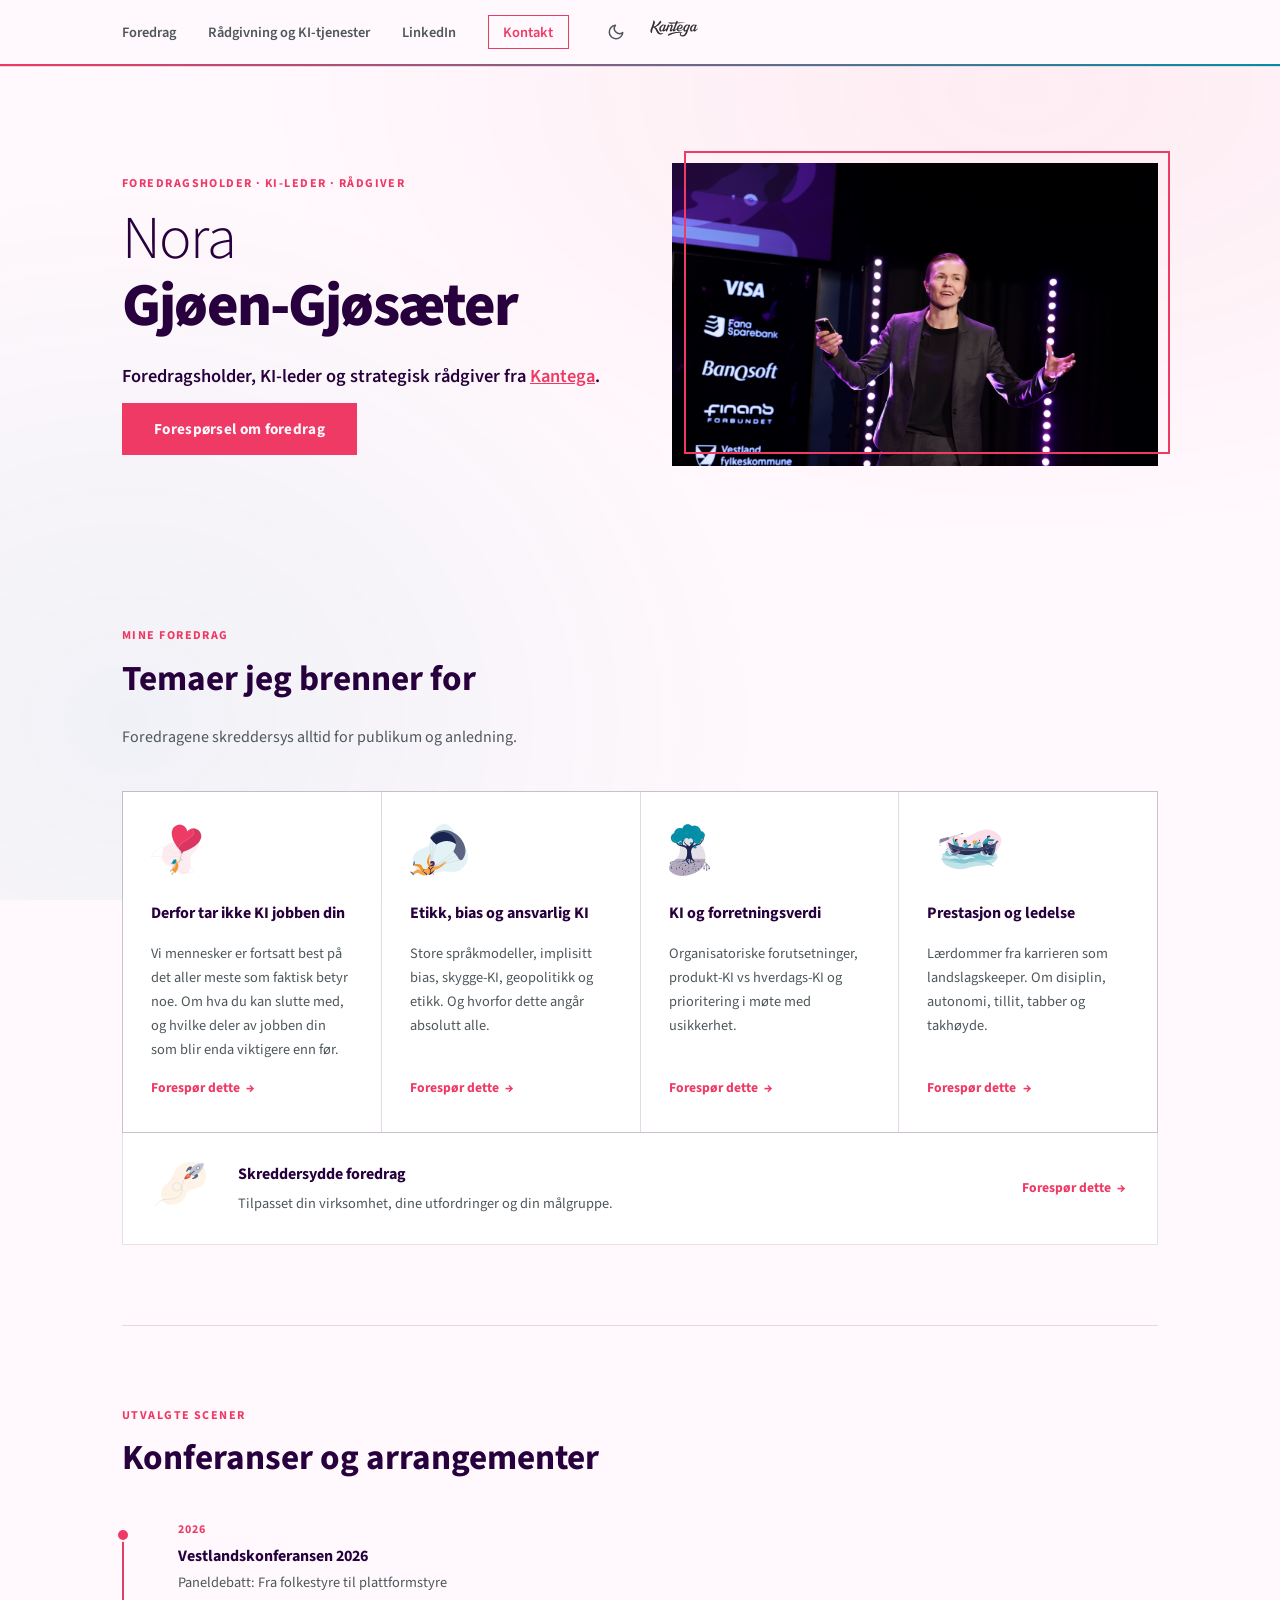
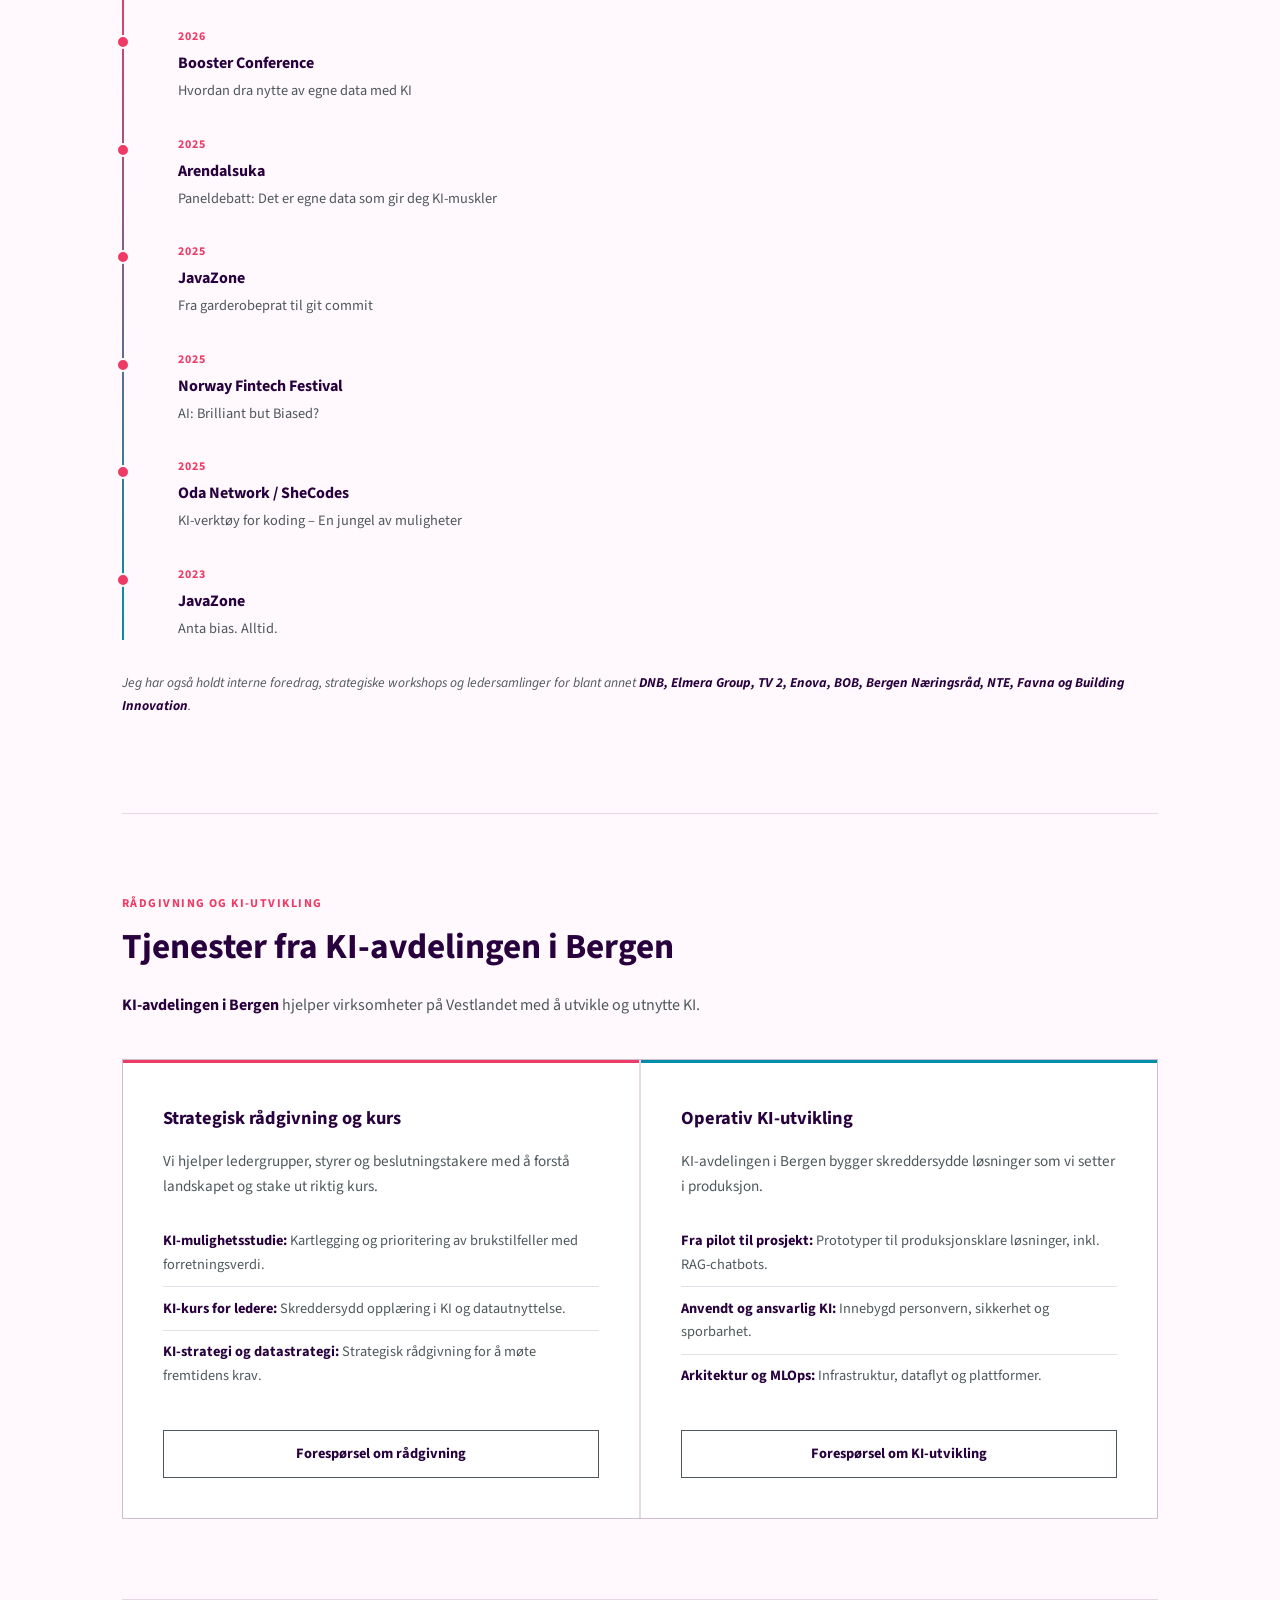
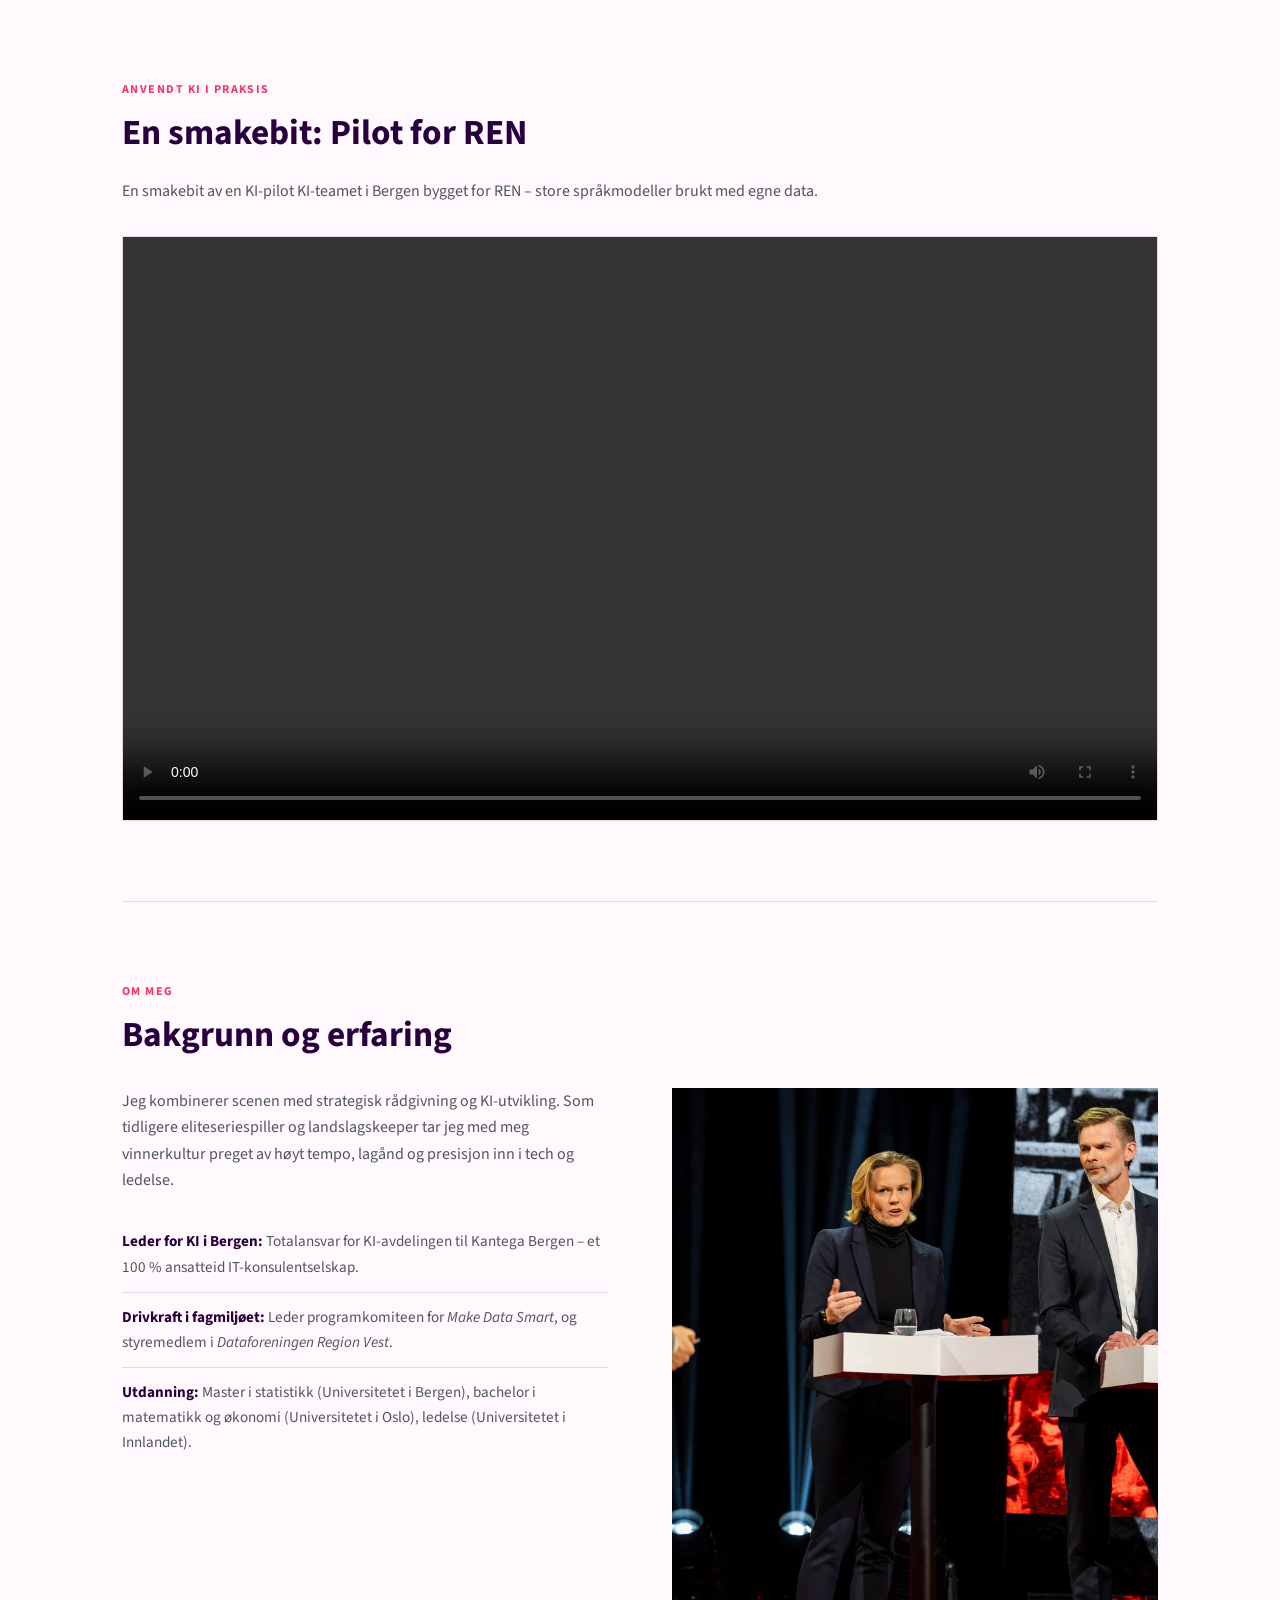
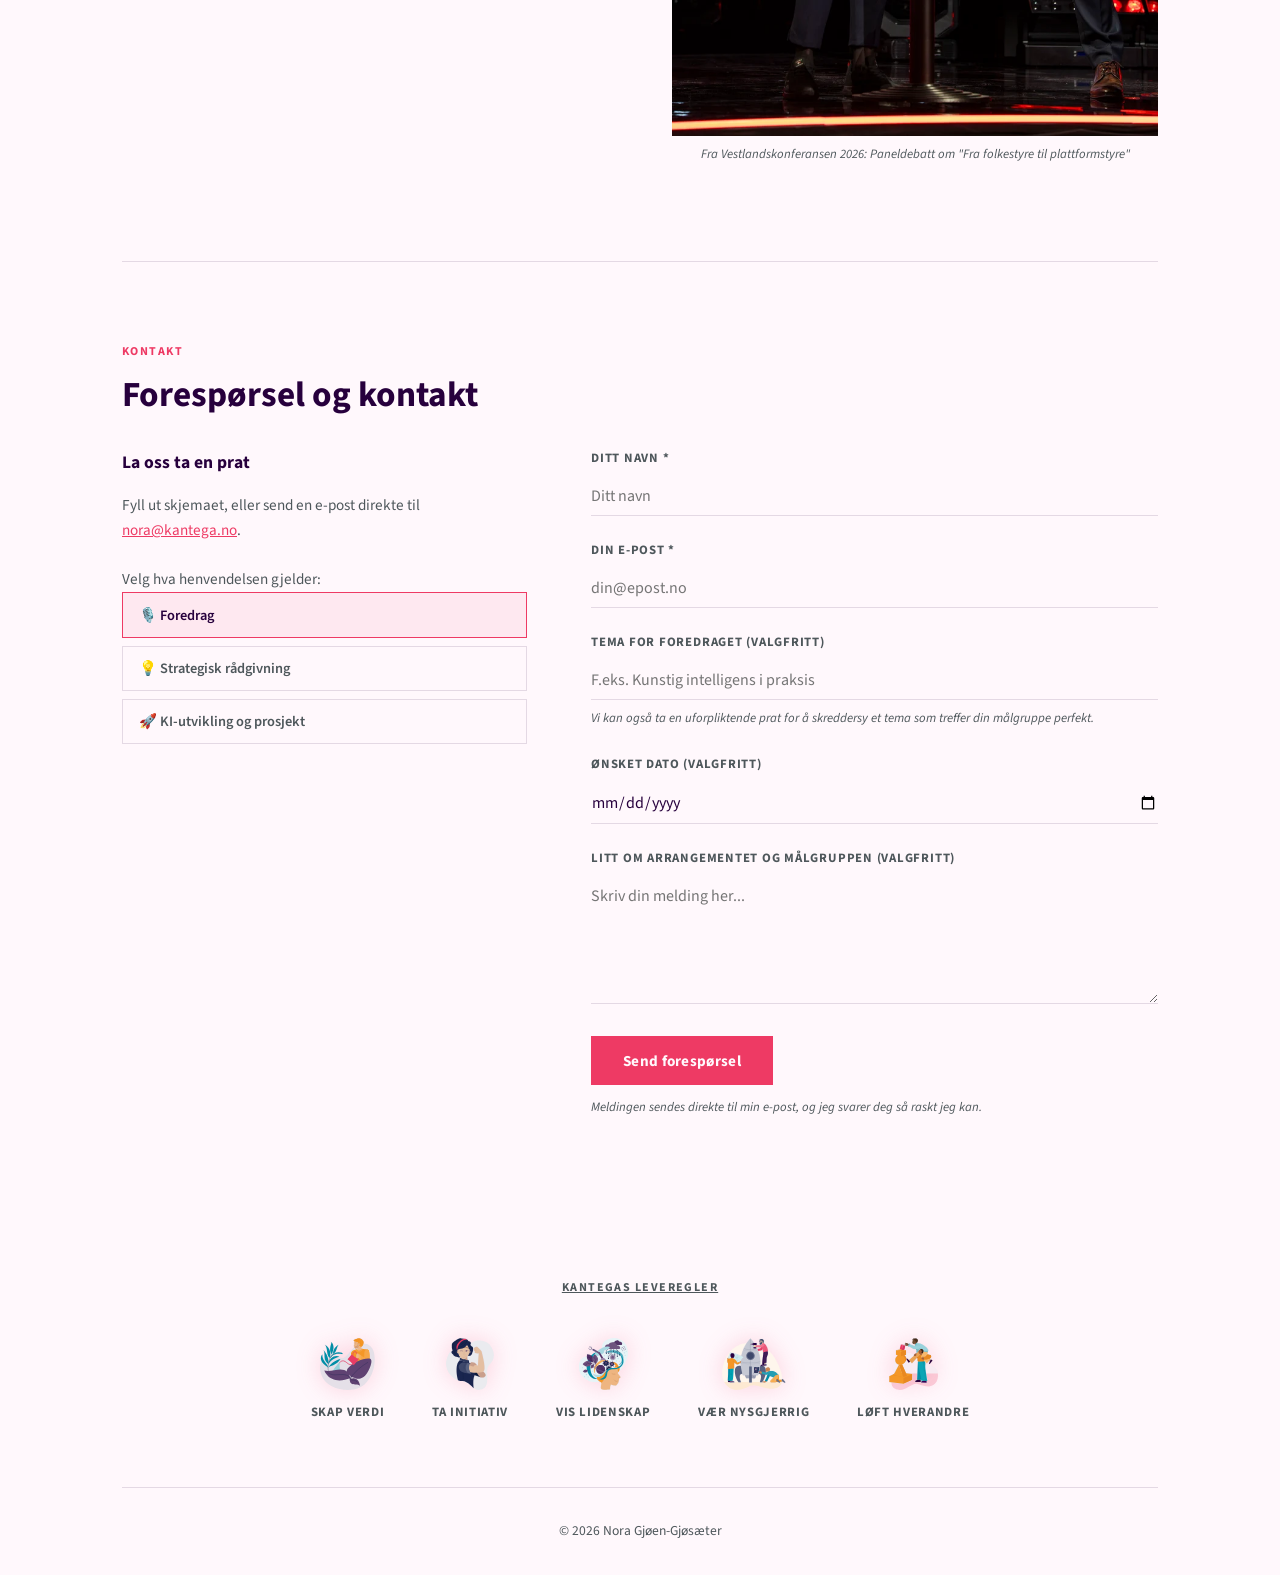
==== commit 040309dc: "Update index.html" ====
--- a/index.html
+++ b/index.html
@@ -3,7 +3,7 @@
   <head>
     <meta charset="UTF-8" />
     <meta name="viewport" content="width=device-width, initial-scale=1.0" />
-    <title>Nora Gjøen-Gjøsæter | Foredragsholder & KI-leder</title>
+    <title>Nora Gjøen-Gjøsæter | Foredragsholder og KI-leder</title>
     <link rel="preconnect" href="https://fonts.googleapis.com" />
     <link rel="preconnect" href="https://fonts.gstatic.com" crossorigin />
     <link
@@ -979,7 +979,7 @@
         <ul class="nav-links" id="nav-menu">
           <li><a href="#foredrag" class="nav-link">Foredrag</a></li>
           <li>
-            <a href="#radgivning" class="nav-link">Rådgivning & KI-tjenester</a>
+            <a href="#radgivning" class="nav-link">Rådgivning og KI-tjenester</a>
           </li>
           <li>
             <a
@@ -1258,7 +1258,7 @@
       </section>
 
       <section id="radgivning" class="section">
-        <p class="section-label">Rådgivning & KI-utvikling</p>
+        <p class="section-label">Rådgivning og KI-utvikling</p>
         <h2>Tjenester fra KI-avdelingen i Bergen</h2>
         <p>
           <strong style="color: var(--text)">KI-avdelingen i Bergen</strong>
@@ -1267,7 +1267,7 @@
 
         <div class="services-grid">
           <div class="service-card">
-            <h3>Strategisk rådgivning & kurs</h3>
+            <h3>Strategisk rådgivning og kurs</h3>
             <p>
               Vi hjelper ledergrupper, styrer og beslutningstakere med å forstå
               landskapet og stake ut riktig kurs.
@@ -1307,11 +1307,11 @@
                 produksjonsklare løsninger, inkl. RAG-chatbots.
               </li>
               <li>
-                <strong>Anvendt & ansvarlig KI:</strong> Innebygd personvern,
+                <strong>Anvendt og ansvarlig KI:</strong> Innebygd personvern,
                 sikkerhet og sporbarhet.
               </li>
               <li>
-                <strong>Arkitektur & MLOps:</strong> Infrastruktur, dataflyt og
+                <strong>Arkitektur og MLOps:</strong> Infrastruktur, dataflyt og
                 plattformer.
               </li>
             </ul>
@@ -1408,7 +1408,7 @@
                 💡 Strategisk rådgivning
               </button>
               <button type="button" class="path-btn" data-path="utvikling">
-                🚀 KI-utvikling & prosjekt
+                🚀 KI-utvikling og prosjekt
               </button>
             </div>
           </div>
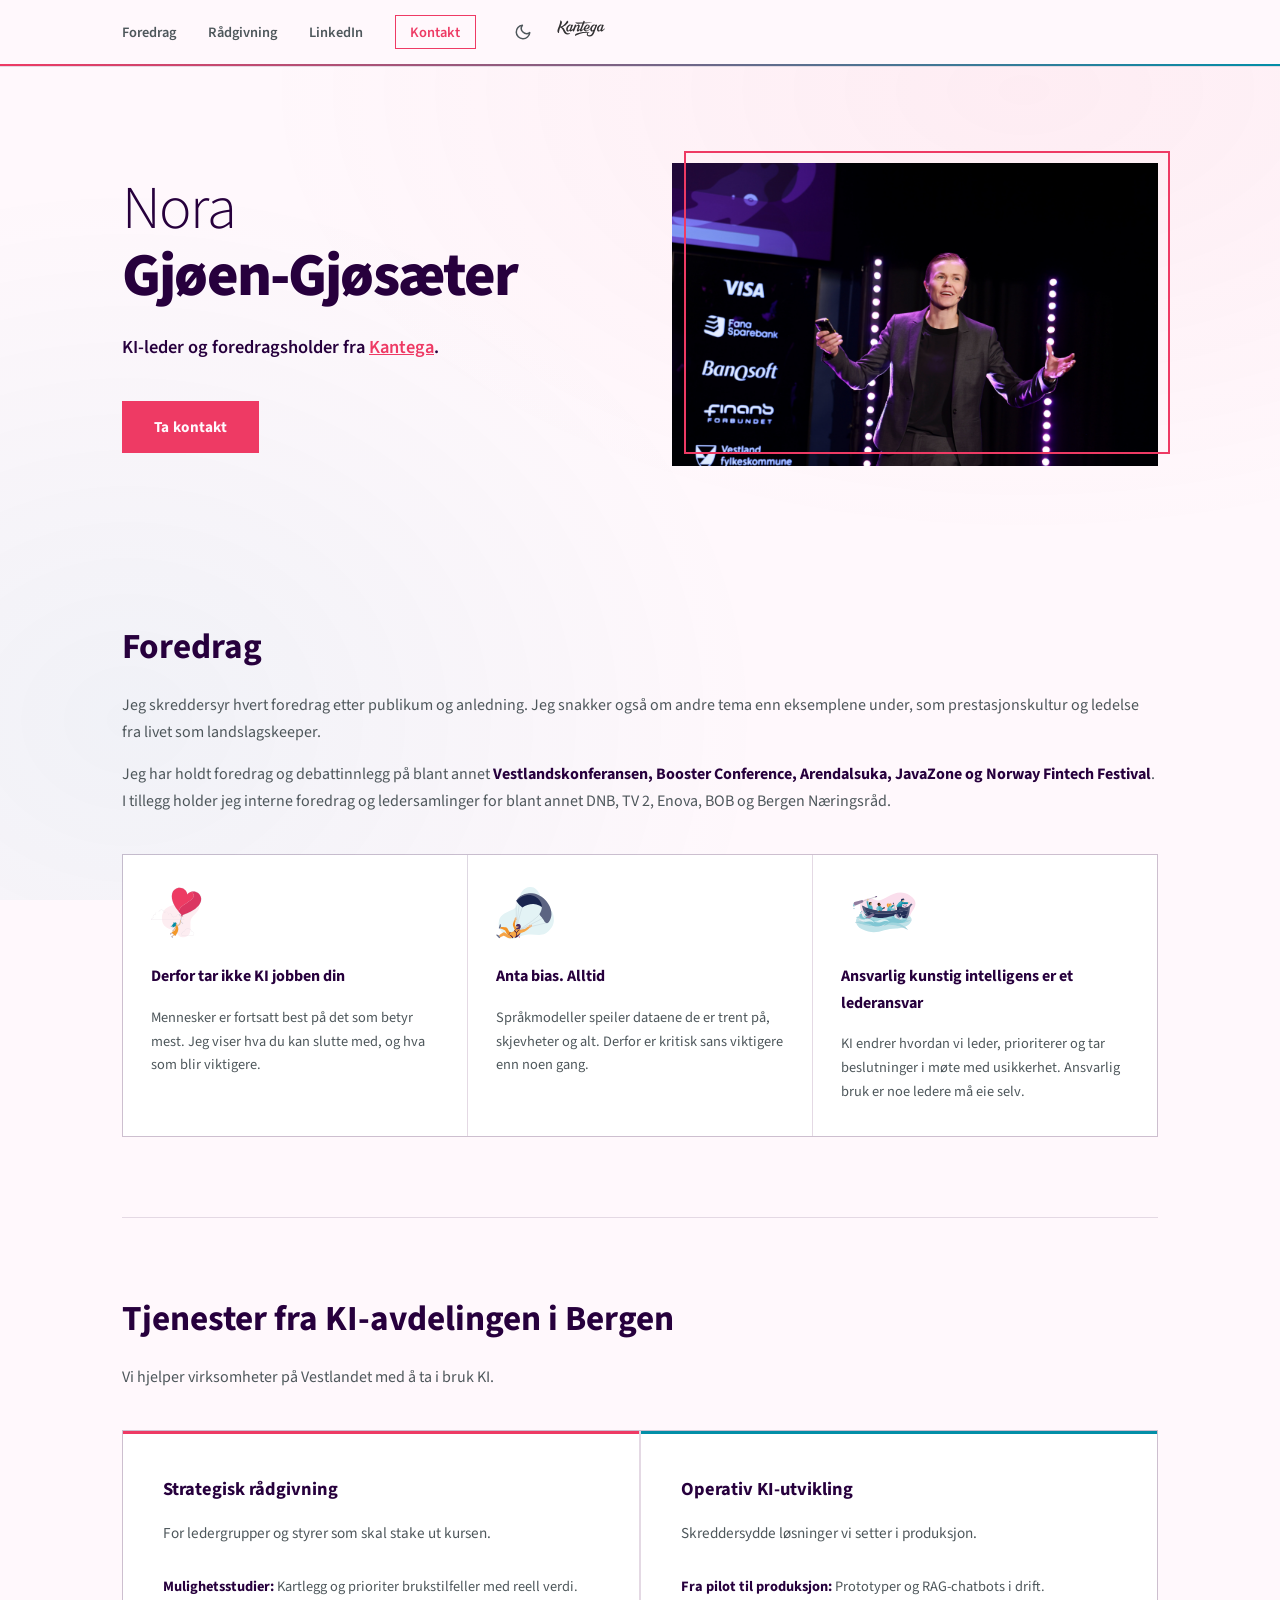
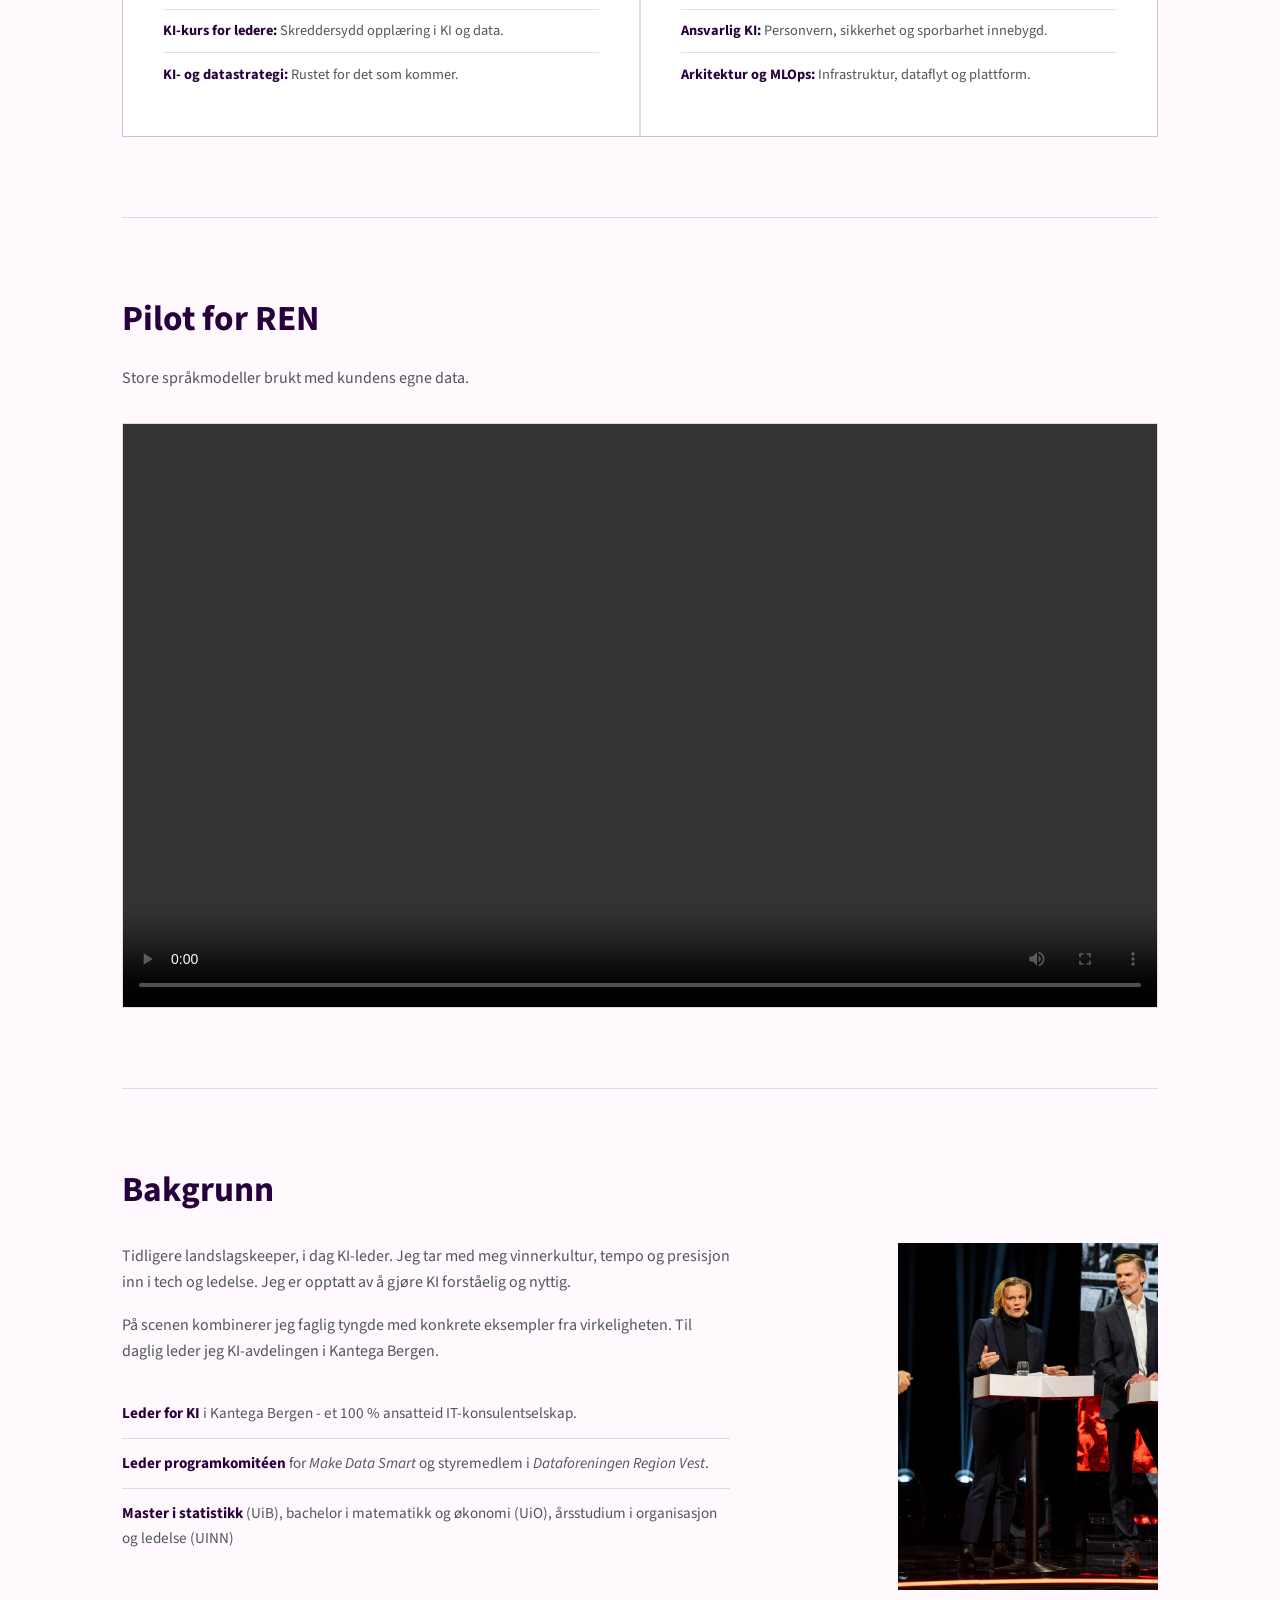
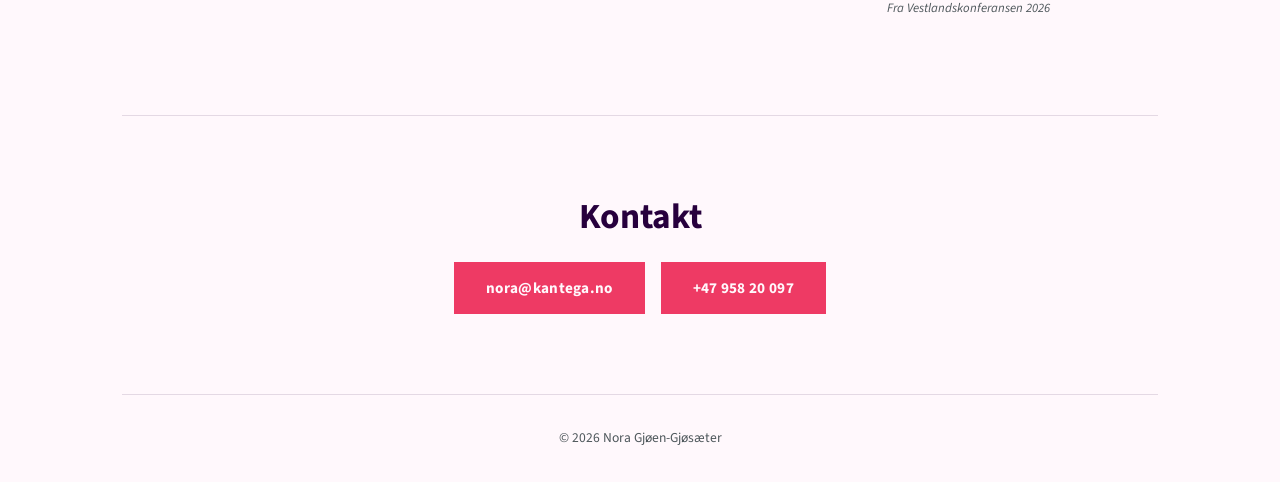
==== commit a5990053: ":bur" ====
--- a/index.html
+++ b/index.html
@@ -19,11 +19,9 @@
       /* === KANTEGA TOKENS === */
       :root {
         --k-dark-purple: #27003d;
-        --k-dark-purple-light: #36015b;
         --k-red: #ee3a64;
         --k-red-dark: #d3335e;
         --k-teal: #028ea7;
-        --k-yellow: #f49727;
         --k-white: #fff8fc;
         --k-gray-mid: #4e575b;
 
@@ -36,7 +34,6 @@
         --accent: var(--k-red);
         --accent-hover: var(--k-red-dark);
         --border: rgba(39, 0, 61, 0.12);
-        --input-bg: #ffffff;
       }
 
       body.dark-theme {
@@ -48,7 +45,6 @@
         --accent: var(--k-red);
         --accent-hover: #ff4f7a;
         --border: rgba(255, 248, 252, 0.08);
-        --input-bg: #180028;
       }
 
       * {
@@ -298,19 +294,13 @@
         font-size: 1.15rem;
         font-weight: 600;
         color: var(--text);
-        margin-bottom: 0.75rem;
+        margin-bottom: 2.5rem;
         line-height: 1.5;
       }
 
       .hero-lead a {
         color: var(--accent);
         text-decoration: underline;
-      }
-
-      .hero-sub {
-        font-size: 1rem;
-        color: var(--text-muted);
-        margin-bottom: 2.5rem;
       }
 
       .cta-button {
@@ -416,147 +406,6 @@
         margin: 0;
       }
 
-      .topic-cta {
-        font-size: 0.85rem;
-        font-weight: 700;
-        color: var(--accent);
-        display: flex;
-        align-items: center;
-        gap: 0.4rem;
-        margin-top: auto;
-      }
-
-      .topic-cta::after {
-        content: '→';
-      }
-
-      /* === CUSTOM TOPIC (skreddersydd) === */
-      .custom-topic-card {
-        display: flex;
-        align-items: center;
-        gap: 2rem;
-        padding: 1.75rem 2rem;
-        background: var(--bg-card);
-        border: 1px solid var(--border);
-        border-top: none;
-        text-decoration: none;
-        transition: background 0.2s;
-        position: relative;
-        overflow: hidden;
-      }
-
-      .custom-topic-card::before {
-        content: '';
-        position: absolute;
-        left: 0;
-        top: 0;
-        bottom: 0;
-        width: 3px;
-        background: var(--accent);
-        transform: scaleY(0);
-        transform-origin: top;
-        transition: transform 0.3s;
-      }
-
-      .custom-topic-card:hover::before {
-        transform: scaleY(1);
-      }
-      .custom-topic-card:hover {
-        background: var(--bg-card2);
-      }
-
-      .custom-topic-body {
-        flex: 1;
-      }
-      .custom-topic-body h3 {
-        font-size: 1rem;
-        color: var(--text);
-        margin: 0 0 0.3rem;
-      }
-      .custom-topic-body p {
-        font-size: 0.9rem;
-        color: var(--text-muted);
-        margin: 0;
-      }
-
-      .custom-topic-card .topic-icon img {
-        height: 44px;
-      }
-      .custom-topic-card .topic-cta {
-        margin-top: 0;
-        white-space: nowrap;
-      }
-
-      @media (max-width: 600px) {
-        .custom-topic-card {
-          flex-wrap: wrap;
-          gap: 1rem;
-        }
-        .custom-topic-card .topic-cta {
-          width: 100%;
-        }
-      }
-
-      /* === STAGE TIMELINE === */
-      .timeline {
-        position: relative;
-        margin-top: 2.5rem;
-        padding-left: 2rem;
-      }
-
-      .timeline::before {
-        content: '';
-        position: absolute;
-        left: 0;
-        top: 8px;
-        bottom: 0;
-        width: 2px;
-        background: linear-gradient(to bottom, var(--accent), var(--k-teal));
-      }
-
-      .timeline-item {
-        position: relative;
-        padding-bottom: 2rem;
-        padding-left: 1.5rem;
-      }
-
-      .timeline-item::before {
-        content: '';
-        position: absolute;
-        left: -2.375rem;
-        top: 8px;
-        width: 10px;
-        height: 10px;
-        border-radius: 50%;
-        background: var(--accent);
-        border: 2px solid var(--bg);
-      }
-
-      .timeline-item:last-child {
-        padding-bottom: 0;
-      }
-
-      .timeline-year {
-        font-size: 0.75rem;
-        font-weight: 700;
-        color: var(--accent);
-        letter-spacing: 0.08em;
-        margin-bottom: 0.2rem;
-      }
-
-      .timeline-item h4 {
-        font-size: 1rem;
-        font-weight: 700;
-        color: var(--text);
-        margin-bottom: 0.15rem;
-      }
-
-      .timeline-item p {
-        font-size: 0.9rem;
-        color: var(--text-muted);
-        margin: 0;
-      }
-
       /* === SERVICES === */
       .services-grid {
         display: grid;
@@ -592,8 +441,6 @@
 
       .service-list {
         list-style: none;
-        flex-grow: 1;
-        margin-bottom: 2rem;
       }
 
       .service-list li {
@@ -608,27 +455,6 @@
       }
       .service-list strong {
         color: var(--text);
-      }
-
-      .secondary-btn {
-        display: inline-block;
-        border: 1.5px solid var(--text-muted);
-        color: var(--text);
-        padding: 0.7rem 1.5rem;
-        font-weight: 700;
-        font-size: 0.9rem;
-        text-align: center;
-        transition:
-          background 0.2s,
-          color 0.2s,
-          border-color 0.2s;
-        text-decoration: none;
-      }
-
-      .secondary-btn:hover {
-        background: var(--text);
-        color: var(--bg);
-        border-color: var(--text);
       }
 
       /* === VIDEO === */
@@ -652,8 +478,8 @@
       /* === ABOUT === */
       .about-grid {
         display: grid;
-        grid-template-columns: 1fr 1fr;
-        gap: 4rem;
+        grid-template-columns: 1.6fr 1fr;
+        gap: 3rem;
         align-items: start;
         margin-top: 2rem;
       }
@@ -679,10 +505,12 @@
 
       .about-photo {
         width: 100%;
+        max-width: 260px;
         display: block;
         aspect-ratio: 3/4;
         object-fit: cover;
         object-position: center bottom;
+        margin-left: auto;
       }
 
       .photo-caption {
@@ -693,162 +521,22 @@
         text-align: center;
       }
 
-      /* === FORM === */
-      .booking-inner {
-        display: grid;
-        grid-template-columns: 1fr 1.4fr;
-        gap: 4rem;
-        align-items: start;
-        margin-top: 2rem;
-      }
-
-      .booking-intro h3 {
-        font-size: 1.1rem;
-        margin-bottom: 1rem;
-      }
-
-      .booking-intro p {
-        font-size: 0.95rem;
-        margin-bottom: 0;
-      }
-
-      .booking-intro a {
-        color: var(--accent);
-        text-decoration: underline;
-      }
-
-      .form-path-selector {
+      /* === CONTACT === */
+      .contact-section {
+        text-align: center;
+      }
+
+      .contact-section p {
+        max-width: 480px;
+        margin: 0 auto 2rem;
+        font-size: 1.05rem;
+      }
+
+      .contact-actions {
         display: flex;
-        flex-direction: column;
-        gap: 0.5rem;
-        margin-bottom: 2rem;
-      }
-
-      .path-btn {
-        background: none;
-        border: 1px solid var(--border);
-        color: var(--text-muted);
-        padding: 0.7rem 1rem;
-        font-family: inherit;
-        font-size: 0.9rem;
-        font-weight: 600;
-        cursor: pointer;
-        text-align: left;
-        transition:
-          border-color 0.2s,
-          color 0.2s,
-          background 0.2s;
-      }
-
-      .path-btn:hover {
-        border-color: var(--accent);
-        color: var(--text);
-      }
-      .path-btn.active {
-        border-color: var(--accent);
-        background: rgba(238, 58, 100, 0.08);
-        color: var(--text);
-      }
-
-      .contact-form {
-      }
-
-      .form-group {
-        margin-bottom: 1.5rem;
-      }
-
-      .form-group label {
-        display: block;
-        font-size: 0.8rem;
-        font-weight: 700;
-        letter-spacing: 0.06em;
-        text-transform: uppercase;
-        color: var(--text-muted);
-        margin-bottom: 0.5rem;
-      }
-
-      .form-group input,
-      .form-group textarea {
-        width: 100%;
-        background: none;
-        border: none;
-        border-bottom: 1px solid var(--border);
-        color: var(--text);
-        font-family: inherit;
-        font-size: 1rem;
-        padding: 0.5rem 0;
-        outline: none;
-        transition: border-color 0.2s;
-      }
-
-      .form-group input:focus,
-      .form-group textarea:focus {
-        border-bottom-color: var(--accent);
-      }
-
-      .form-group textarea {
-        resize: vertical;
-        min-height: 100px;
-      }
-
-      .form-note {
-        font-size: 0.8rem;
-        color: var(--text-muted);
-        font-style: italic;
-        margin-top: 0.5rem;
-      }
-
-      .form-group.hidden {
-        display: none;
-      }
-
-      /* === LEVEREGLER === */
-      .leveregler-section {
-        text-align: center;
-        padding: 4rem 0;
-      }
-
-      .leveregler-section h3 {
-        font-size: 0.75rem;
-        letter-spacing: 0.12em;
-        text-transform: uppercase;
-        color: var(--text-muted);
-        margin-bottom: 2.5rem;
-      }
-
-      .leveregler-section h3 a {
-        color: inherit;
-        text-decoration: underline;
-      }
-      .leveregler-section h3 a:hover {
-        color: var(--accent);
-      }
-
-      .leveregler-grid {
-        display: flex;
+        justify-content: center;
+        gap: 1rem;
         flex-wrap: wrap;
-        justify-content: center;
-        gap: 3rem;
-      }
-
-      .leveregler-item {
-        display: flex;
-        flex-direction: column;
-        align-items: center;
-        gap: 0.75rem;
-      }
-
-      .leveregler-item img {
-        height: 52px;
-        filter: drop-shadow(0 0 12px rgba(238, 58, 100, 0.2));
-      }
-
-      .leveregler-item span {
-        font-size: 0.8rem;
-        font-weight: 700;
-        letter-spacing: 0.05em;
-        text-transform: uppercase;
-        color: var(--text-muted);
       }
 
       /* === FOOTER === */
@@ -886,10 +574,6 @@
           grid-template-columns: 1fr;
         }
         .about-grid {
-          grid-template-columns: 1fr;
-          gap: 2rem;
-        }
-        .booking-inner {
           grid-template-columns: 1fr;
           gap: 2rem;
         }
@@ -946,19 +630,6 @@
 
         .topic-grid {
           grid-template-columns: 1fr;
-        }
-
-        .form-path-selector {
-          flex-direction: row;
-          flex-wrap: wrap;
-        }
-        .path-btn {
-          flex: 1;
-          min-width: 140px;
-        }
-
-        .leveregler-grid {
-          gap: 2rem;
         }
       }
     </style>
@@ -978,9 +649,7 @@
         </div>
         <ul class="nav-links" id="nav-menu">
           <li><a href="#foredrag" class="nav-link">Foredrag</a></li>
-          <li>
-            <a href="#radgivning" class="nav-link">Rådgivning og KI-tjenester</a>
-          </li>
+          <li><a href="#radgivning" class="nav-link">Rådgivning</a></li>
           <li>
             <a
               href="https://www.linkedin.com/in/ki-nora"
@@ -990,7 +659,7 @@
               >LinkedIn</a
             >
           </li>
-          <li><a href="#booking" class="nav-cta nav-link">Kontakt</a></li>
+          <li><a href="#kontakt" class="nav-cta nav-link">Kontakt</a></li>
           <li class="nav-actions" id="nav-actions">
             <button
               id="theme-toggle"
@@ -1057,12 +726,11 @@
     <div class="container">
       <section class="hero">
         <div class="hero-text">
-          <p class="section-label">Foredragsholder · KI-leder · Rådgiver</p>
           <h1 class="hero-title">
             Nora<br /><strong>Gjøen&#8209;Gjøsæter</strong>
           </h1>
           <p class="hero-lead">
-            Foredragsholder, KI-leder og strategisk rådgiver fra
+            KI-leder og foredragsholder fra
             <a
               href="https://www.kantega.no"
               target="_blank"
@@ -1070,12 +738,7 @@
               >Kantega</a
             >.
           </p>
-          <a
-            href="#booking"
-            onclick="document.querySelector('[data-path=\'foredrag\']').click()"
-            class="cta-button"
-            >Forespørsel om foredrag</a
-          >
+          <a href="#kontakt" class="cta-button">Ta kontakt</a>
         </div>
         <div class="hero-photo-wrap">
           <img
@@ -1089,20 +752,22 @@
 
     <div class="container">
       <section id="foredrag" class="section">
-        <p class="section-label">Mine foredrag</p>
-        <h2>Temaer jeg brenner for</h2>
-        <p>Foredragene skreddersys alltid for publikum og anledning.</p>
+        <h2>Foredrag</h2>
+        <p>
+          Jeg skreddersyr hvert foredrag etter publikum og anledning. Jeg
+          snakker også om andre tema enn eksemplene under, som prestasjonskultur
+          og ledelse fra livet som landslagskeeper.
+        </p>
+        <p>
+          Jeg har holdt foredrag og debattinnlegg på blant annet
+          <strong style="color: var(--text)"
+            >Vestlandskonferansen, Booster Conference, Arendalsuka, JavaZone og
+            Norway Fintech Festival</strong>. I tillegg holder jeg interne foredrag og ledersamlinger for blant
+          annet DNB, TV 2, Enova, BOB og Bergen Næringsråd.
+        </p>
 
         <div class="topic-grid">
-          <a
-            href="#booking"
-            onclick="
-              document.querySelector('[data-path=\'foredrag\']').click();
-              document.getElementById('subject').value =
-                'Derfor tar ikke KI jobben din';
-            "
-            class="topic-card"
-          >
+          <div class="topic-card">
             <div class="topic-icon">
               <img
                 src="images/Situasjoner/svg-er/å satse-å stole på.svg"
@@ -1111,229 +776,66 @@
             </div>
             <h3>Derfor tar ikke KI jobben din</h3>
             <p>
-              Vi mennesker er fortsatt best på det aller meste som faktisk betyr
-              noe. Om hva du kan slutte med, og hvilke deler av jobben din som
-              blir enda viktigere enn før.
+              Mennesker er fortsatt best på det som betyr mest. Jeg viser hva du
+              kan slutte med, og hva som blir viktigere.
             </p>
-            <span class="topic-cta">Forespør dette</span>
-          </a>
-          <a
-            href="#booking"
-            onclick="
-              document.querySelector('[data-path=\'foredrag\']').click();
-              document.getElementById('subject').value =
-                'Etikk, bias og ansvarlig KI';
-            "
-            class="topic-card"
-          >
+          </div>
+          <div class="topic-card">
             <div class="topic-icon">
-              <img src="images/Situasjoner/svg-er/Sikkerhet.svg" alt="Etikk" />
+              <img src="images/Situasjoner/svg-er/Sikkerhet.svg" alt="Bias" />
             </div>
-            <h3>Etikk, bias og ansvarlig KI</h3>
+            <h3>Anta bias. Alltid</h3>
             <p>
-              Store språkmodeller, implisitt bias, skygge-KI, geopolitikk og
-              etikk. Og hvorfor dette angår absolutt alle.
+              Språkmodeller speiler dataene de er trent på, skjevheter og alt.
+              Derfor er kritisk sans viktigere enn noen gang.
             </p>
-            <span class="topic-cta">Forespør dette</span>
-          </a>
-          <a
-            href="#booking"
-            onclick="
-              document.querySelector('[data-path=\'foredrag\']').click();
-              document.getElementById('subject').value =
-                'KI og forretningsverdi';
-            "
-            class="topic-card"
-          >
-            <div class="topic-icon">
-              <img
-                src="images/Situasjoner/svg-er/Forankret strategi.svg"
-                alt="Strategi"
-              />
-            </div>
-            <h3>KI og forretningsverdi</h3>
-            <p>
-              Organisatoriske forutsetninger, produkt-KI vs hverdags-KI og
-              prioritering i møte med usikkerhet.
-            </p>
-            <span class="topic-cta">Forespør dette</span>
-          </a>
-          <a
-            href="#booking"
-            onclick="
-              document.querySelector('[data-path=\'foredrag\']').click();
-              document.getElementById('subject').value =
-                'Prestasjon og ledelse';
-            "
-            class="topic-card"
-          >
+          </div>
+          <div class="topic-card">
             <div class="topic-icon">
               <img
                 src="images/Situasjoner/svg-er/Teamleder.svg"
-                alt="Ledelse"
+                alt="Ansvar"
               />
             </div>
-            <h3>Prestasjon og ledelse</h3>
+            <h3>Ansvarlig kunstig intelligens er et lederansvar</h3>
             <p>
-              Lærdommer fra karrieren som landslagskeeper. Om disiplin,
-              autonomi, tillit, tabber og takhøyde.
+              KI endrer hvordan vi leder, prioriterer og tar beslutninger i møte
+              med usikkerhet. Ansvarlig bruk er
+              noe ledere må eie selv.
             </p>
-            <span class="topic-cta">Forespør dette</span>
-          </a>
-        </div>
-
-        <a
-          href="#booking"
-          onclick="
-            document.querySelector('[data-path=\'foredrag\']').click();
-            document.getElementById('subject').value = 'Skreddersydd foredrag';
-          "
-          class="custom-topic-card"
-        >
-          <div class="topic-icon">
-            <img
-              src="images/Situasjoner/svg-er/Rakett.svg"
-              alt="Skreddersydd"
-            />
-          </div>
-          <div class="custom-topic-body">
-            <h3>Skreddersydde foredrag</h3>
-            <p>Tilpasset din virksomhet, dine utfordringer og din målgruppe.</p>
-          </div>
-          <span class="topic-cta">Forespør dette</span>
-        </a>
-      </section>
-
-      <section class="section">
-        <p class="section-label">Utvalgte scener</p>
-        <h2>Konferanser og arrangementer</h2>
-
-        <div class="timeline">
-          <div class="timeline-item">
-            <div class="timeline-year">2026</div>
-            <h4>Vestlandskonferansen 2026</h4>
-            <p>Paneldebatt: Fra folkestyre til plattformstyre</p>
-          </div>
-          <div class="timeline-item">
-            <div class="timeline-year">2026</div>
-            <h4>Booster Conference</h4>
-            <p>Hvordan dra nytte av egne data med KI</p>
-          </div>
-          <div class="timeline-item">
-            <div class="timeline-year">2025</div>
-            <h4>Arendalsuka</h4>
-            <p>Paneldebatt: Det er egne data som gir deg KI-muskler</p>
-          </div>
-          <div class="timeline-item">
-            <div class="timeline-year">2025</div>
-            <h4>JavaZone</h4>
-            <p>Fra garderobeprat til git commit</p>
-          </div>
-          <div class="timeline-item">
-            <div class="timeline-year">2025</div>
-            <h4>Norway Fintech Festival</h4>
-            <p>AI: Brilliant but Biased?</p>
-          </div>
-          <div class="timeline-item">
-            <div class="timeline-year">2025</div>
-            <h4>Oda Network / SheCodes</h4>
-            <p>KI-verktøy for koding – En jungel av muligheter</p>
-          </div>
-          <div class="timeline-item">
-            <div class="timeline-year">2023</div>
-            <h4>JavaZone</h4>
-            <p>Anta bias. Alltid.</p>
           </div>
         </div>
-        <p style="margin-top: 2rem; font-size: 0.85rem">
-          <em
-            >Jeg har også holdt interne foredrag, strategiske workshops og
-            ledersamlinger for blant annet
-            <strong style="color: var(--text)"
-              >DNB, Elmera Group, TV 2, Enova, BOB, Bergen Næringsråd, NTE,
-              Favna og Building Innovation</strong
-            >.</em
-          >
-        </p>
       </section>
 
       <section id="radgivning" class="section">
-        <p class="section-label">Rådgivning og KI-utvikling</p>
         <h2>Tjenester fra KI-avdelingen i Bergen</h2>
-        <p>
-          <strong style="color: var(--text)">KI-avdelingen i Bergen</strong>
-          hjelper virksomheter på Vestlandet med å utvikle og utnytte KI.
-        </p>
+        <p>Vi hjelper virksomheter på Vestlandet med å ta i bruk KI.</p>
 
         <div class="services-grid">
           <div class="service-card">
-            <h3>Strategisk rådgivning og kurs</h3>
-            <p>
-              Vi hjelper ledergrupper, styrer og beslutningstakere med å forstå
-              landskapet og stake ut riktig kurs.
-            </p>
+            <h3>Strategisk rådgivning</h3>
+            <p>For ledergrupper og styrer som skal stake ut kursen.</p>
             <ul class="service-list">
-              <li>
-                <strong>KI-mulighetsstudie:</strong> Kartlegging og prioritering
-                av brukstilfeller med forretningsverdi.
-              </li>
-              <li>
-                <strong>KI-kurs for ledere:</strong> Skreddersydd opplæring i KI
-                og datautnyttelse.
-              </li>
-              <li>
-                <strong>KI-strategi og datastrategi:</strong> Strategisk
-                rådgivning for å møte fremtidens krav.
-              </li>
+              <li><strong>Mulighetsstudier:</strong> Kartlegg og prioriter brukstilfeller med reell verdi.</li>
+              <li><strong>KI-kurs for ledere:</strong> Skreddersydd opplæring i KI og data.</li>
+              <li><strong>KI- og datastrategi:</strong> Rustet for det som kommer.</li>
             </ul>
-            <a
-              href="#booking"
-              onclick="
-                document.querySelector('[data-path=\'radgivning\']').click()
-              "
-              class="secondary-btn"
-              >Forespørsel om rådgivning</a
-            >
           </div>
           <div class="service-card">
             <h3>Operativ KI-utvikling</h3>
-            <p>
-              KI-avdelingen i Bergen bygger skreddersydde løsninger som vi
-              setter i produksjon.
-            </p>
+            <p>Skreddersydde løsninger vi setter i produksjon.</p>
             <ul class="service-list">
-              <li>
-                <strong>Fra pilot til prosjekt:</strong> Prototyper til
-                produksjonsklare løsninger, inkl. RAG-chatbots.
-              </li>
-              <li>
-                <strong>Anvendt og ansvarlig KI:</strong> Innebygd personvern,
-                sikkerhet og sporbarhet.
-              </li>
-              <li>
-                <strong>Arkitektur og MLOps:</strong> Infrastruktur, dataflyt og
-                plattformer.
-              </li>
+              <li><strong>Fra pilot til produksjon:</strong> Prototyper og RAG-chatbots i drift.</li>
+              <li><strong>Ansvarlig KI:</strong> Personvern, sikkerhet og sporbarhet innebygd.</li>
+              <li><strong>Arkitektur og MLOps:</strong> Infrastruktur, dataflyt og plattform.</li>
             </ul>
-            <a
-              href="#booking"
-              onclick="
-                document.querySelector('[data-path=\'utvikling\']').click()
-              "
-              class="secondary-btn"
-              >Forespørsel om KI-utvikling</a
-            >
           </div>
         </div>
       </section>
 
       <section id="utvikling" class="section">
-        <p class="section-label">Anvendt KI i praksis</p>
-        <h2>En smakebit: Pilot for REN</h2>
-        <p>
-          En smakebit av en KI-pilot KI-teamet i Bergen bygget for REN – store
-          språkmodeller brukt med egne data.
-        </p>
+        <h2>Pilot for REN</h2>
+        <p>Store språkmodeller brukt med kundens egne data.</p>
         <div class="video-wrap">
           <video controls>
             <source src="videos/REN.mp4" type="video/mp4" />
@@ -1343,30 +845,30 @@
       </section>
 
       <section class="section about-speaker">
-        <p class="section-label">Om meg</p>
-        <h2>Bakgrunn og erfaring</h2>
+        <h2>Bakgrunn</h2>
         <div class="about-grid">
           <div>
             <p>
-              Jeg kombinerer scenen med strategisk rådgivning og KI-utvikling.
-              Som tidligere eliteseriespiller og landslagskeeper tar jeg med meg
-              vinnerkultur preget av høyt tempo, lagånd og presisjon inn i tech
-              og ledelse.
+              Tidligere landslagskeeper, i dag KI-leder. Jeg tar med meg
+              vinnerkultur, tempo og presisjon inn i tech og ledelse. Jeg er
+              opptatt av å gjøre KI forståelig og nyttig.
+            </p>
+            <p>
+              På scenen kombinerer jeg faglig tyngde med konkrete eksempler fra
+              virkeligheten. Til daglig leder jeg KI-avdelingen i Kantega Bergen.
             </p>
             <ul class="about-list background-list">
               <li>
-                <strong>Leder for KI i Bergen:</strong> Totalansvar for
-                KI-avdelingen til Kantega Bergen – et 100 % ansatteid
-                IT-konsulentselskap.
+                <strong>Leder for KI </strong> i Kantega Bergen - et 100 %
+                ansatteid IT-konsulentselskap.
               </li>
               <li>
-                <strong>Drivkraft i fagmiljøet:</strong> Leder programkomiteen
-                for <em>Make Data Smart</em>, og styremedlem i
-                <em>Dataforeningen Region Vest</em>.
+                <strong>Leder programkomitéen</strong> for <em>Make Data Smart</em> og
+                styremedlem i <em>Dataforeningen Region Vest</em>.
               </li>
               <li>
-                <strong>Utdanning:</strong> Master i statistikk (Universitetet i Bergen), bachelor
-                i matematikk og økonomi (Universitetet i Oslo), ledelse (Universitetet i Innlandet).
+                <strong>Master i statistikk</strong> (UiB), bachelor i matematikk
+                og økonomi (UiO), årsstudium i organisasjon og ledelse (UINN)
               </li>
             </ul>
           </div>
@@ -1377,178 +879,21 @@
               class="about-photo"
             />
             <p class="photo-caption">
-              Fra Vestlandskonferansen 2026: Paneldebatt om "Fra folkestyre til
-              plattformstyre"
+              Fra Vestlandskonferansen 2026
             </p>
           </div>
         </div>
       </section>
 
-      <section id="booking" class="section booking-section">
-        <p class="section-label">Kontakt</p>
-        <h2>Forespørsel og kontakt</h2>
-
-        <div class="booking-inner">
-          <div class="booking-intro">
-            <h3>La oss ta en prat</h3>
-            <p>
-              Fyll ut skjemaet, eller send en e-post direkte til
-              <a href="mailto:nora@kantega.no">nora@kantega.no</a>.
-            </p>
-            <p style="margin-top: 1.5rem">Velg hva henvendelsen gjelder:</p>
-            <div class="form-path-selector">
-              <button
-                type="button"
-                class="path-btn active"
-                data-path="foredrag"
-              >
-                🎙️ Foredrag
-              </button>
-              <button type="button" class="path-btn" data-path="radgivning">
-                💡 Strategisk rådgivning
-              </button>
-              <button type="button" class="path-btn" data-path="utvikling">
-                🚀 KI-utvikling og prosjekt
-              </button>
-            </div>
-          </div>
-
-          <form
-            class="contact-form"
-            action="https://formspree.io/f/mykbjvel"
-            method="POST"
-            id="booking-form"
+      <section id="kontakt" class="section contact-section">
+        <h2>Kontakt</h2>
+        <div class="contact-actions">
+          <a href="mailto:nora@kantega.no" class="cta-button"
+            >nora@kantega.no</a
           >
-            <input
-              type="hidden"
-              id="inquiry-type"
-              name="Henvendelse_type"
-              value="Foredrag"
-            />
-
-            <div class="form-group">
-              <label for="name">Ditt navn *</label>
-              <input
-                type="text"
-                id="name"
-                name="name"
-                required
-                placeholder="Ditt navn"
-              />
-            </div>
-            <div class="form-group">
-              <label for="email">Din e-post *</label>
-              <input
-                type="email"
-                id="email"
-                name="email"
-                required
-                placeholder="din@epost.no"
-              />
-            </div>
-            <div class="form-group" id="subject-group">
-              <label for="subject" id="subject-label"
-                >Tema for foredraget (valgfritt)</label
-              >
-              <input
-                type="text"
-                id="subject"
-                name="subject"
-                placeholder="F.eks. Kunstig intelligens i praksis"
-              />
-              <p class="form-note">
-                Vi kan også ta en uforpliktende prat for å skreddersy et tema
-                som treffer din målgruppe perfekt.
-              </p>
-            </div>
-            <div class="form-group" id="date-group">
-              <label for="date">Ønsket dato (valgfritt)</label>
-              <input
-                type="date"
-                id="date"
-                name="date"
-                style="font-family: inherit"
-              />
-            </div>
-            <div class="form-group">
-              <label for="body" id="body-label"
-                >Litt om arrangementet og målgruppen (valgfritt)</label
-              >
-              <textarea
-                id="body"
-                name="message"
-                rows="5"
-                placeholder="Skriv din melding her..."
-              ></textarea>
-            </div>
-            <input type="text" name="_gotcha" style="display: none" />
-            <button type="submit" class="cta-button" id="submit-button">
-              Send forespørsel
-            </button>
-            <p class="form-note" style="margin-top: 0.75rem">
-              Meldingen sendes direkte til min e-post, og jeg svarer deg så
-              raskt jeg kan.
-            </p>
-            <div
-              id="form-status"
-              style="
-                display: none;
-                margin-top: 1rem;
-                padding: 1rem;
-                font-weight: 600;
-              "
-            ></div>
-          </form>
+          <a href="tel:+4795820097" class="cta-button">+47 958 20 097</a>
         </div>
       </section>
-
-      <div class="leveregler-section">
-        <h3>
-          <a
-            href="https://www.kantega.no/"
-            target="_blank"
-            rel="noopener noreferrer"
-            >Kantegas leveregler</a
-          >
-        </h3>
-        <div class="leveregler-grid">
-          <div class="leveregler-item">
-            <img
-              src="images/svg-er av levereglene/Skap verdi.svg"
-              alt="Skap verdi"
-            />
-            <span>Skap verdi</span>
-          </div>
-          <div class="leveregler-item">
-            <img
-              src="images/svg-er av levereglene/Ta initiativ.svg"
-              alt="Ta initiativ"
-            />
-            <span>Ta initiativ</span>
-          </div>
-          <div class="leveregler-item">
-            <img
-              src="images/svg-er av levereglene/Vis lidenskap.svg"
-              alt="Vis lidenskap"
-            />
-            <span>Vis lidenskap</span>
-          </div>
-          <div class="leveregler-item">
-            <img
-              src="images/svg-er av levereglene/Vær nysgjerrig.svg"
-              alt="Vær nysgjerrig"
-            />
-            <span>Vær nysgjerrig</span>
-          </div>
-          <div class="leveregler-item">
-            <img
-              src="images/svg-er av levereglene/løft hverandre.svg"
-              alt="Løft hverandre"
-            />
-            <span>Løft hverandre</span>
-          </div>
-        </div>
-      </div>
 
       <footer class="footer">
         <p>
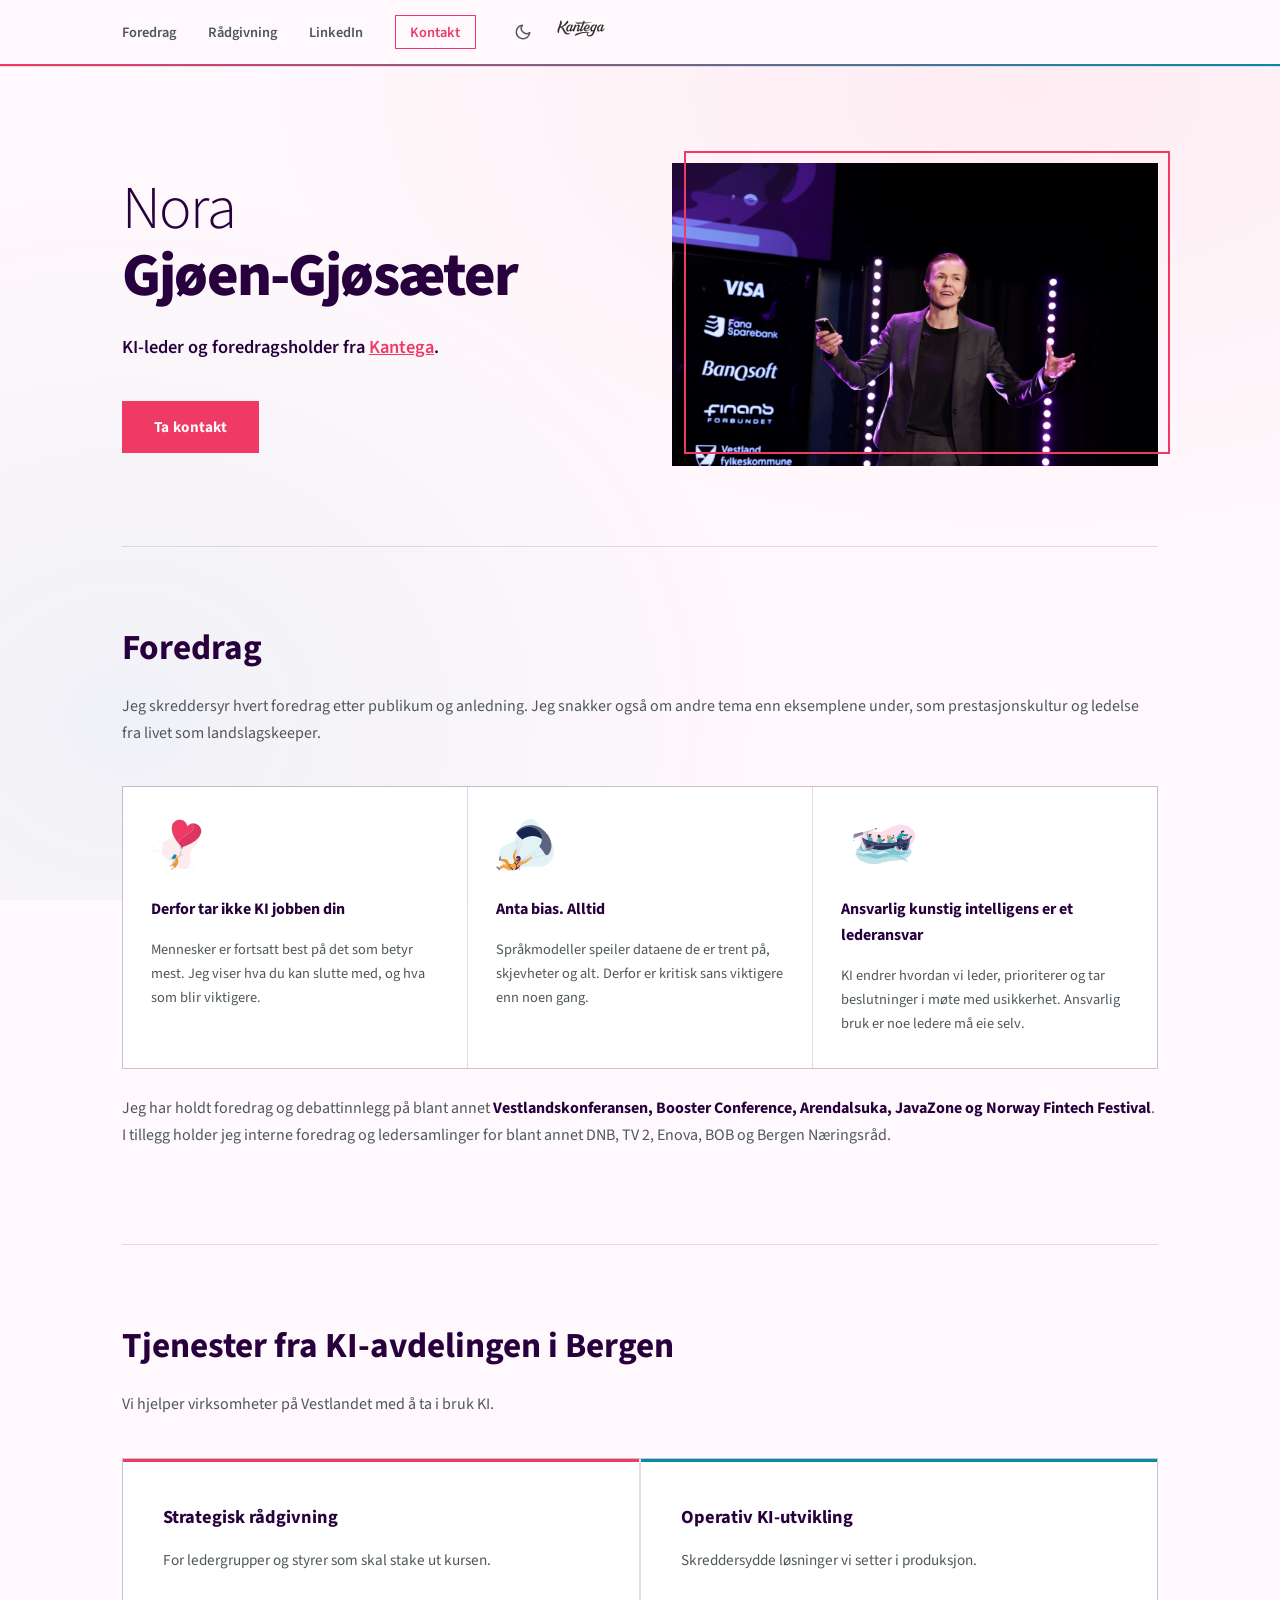
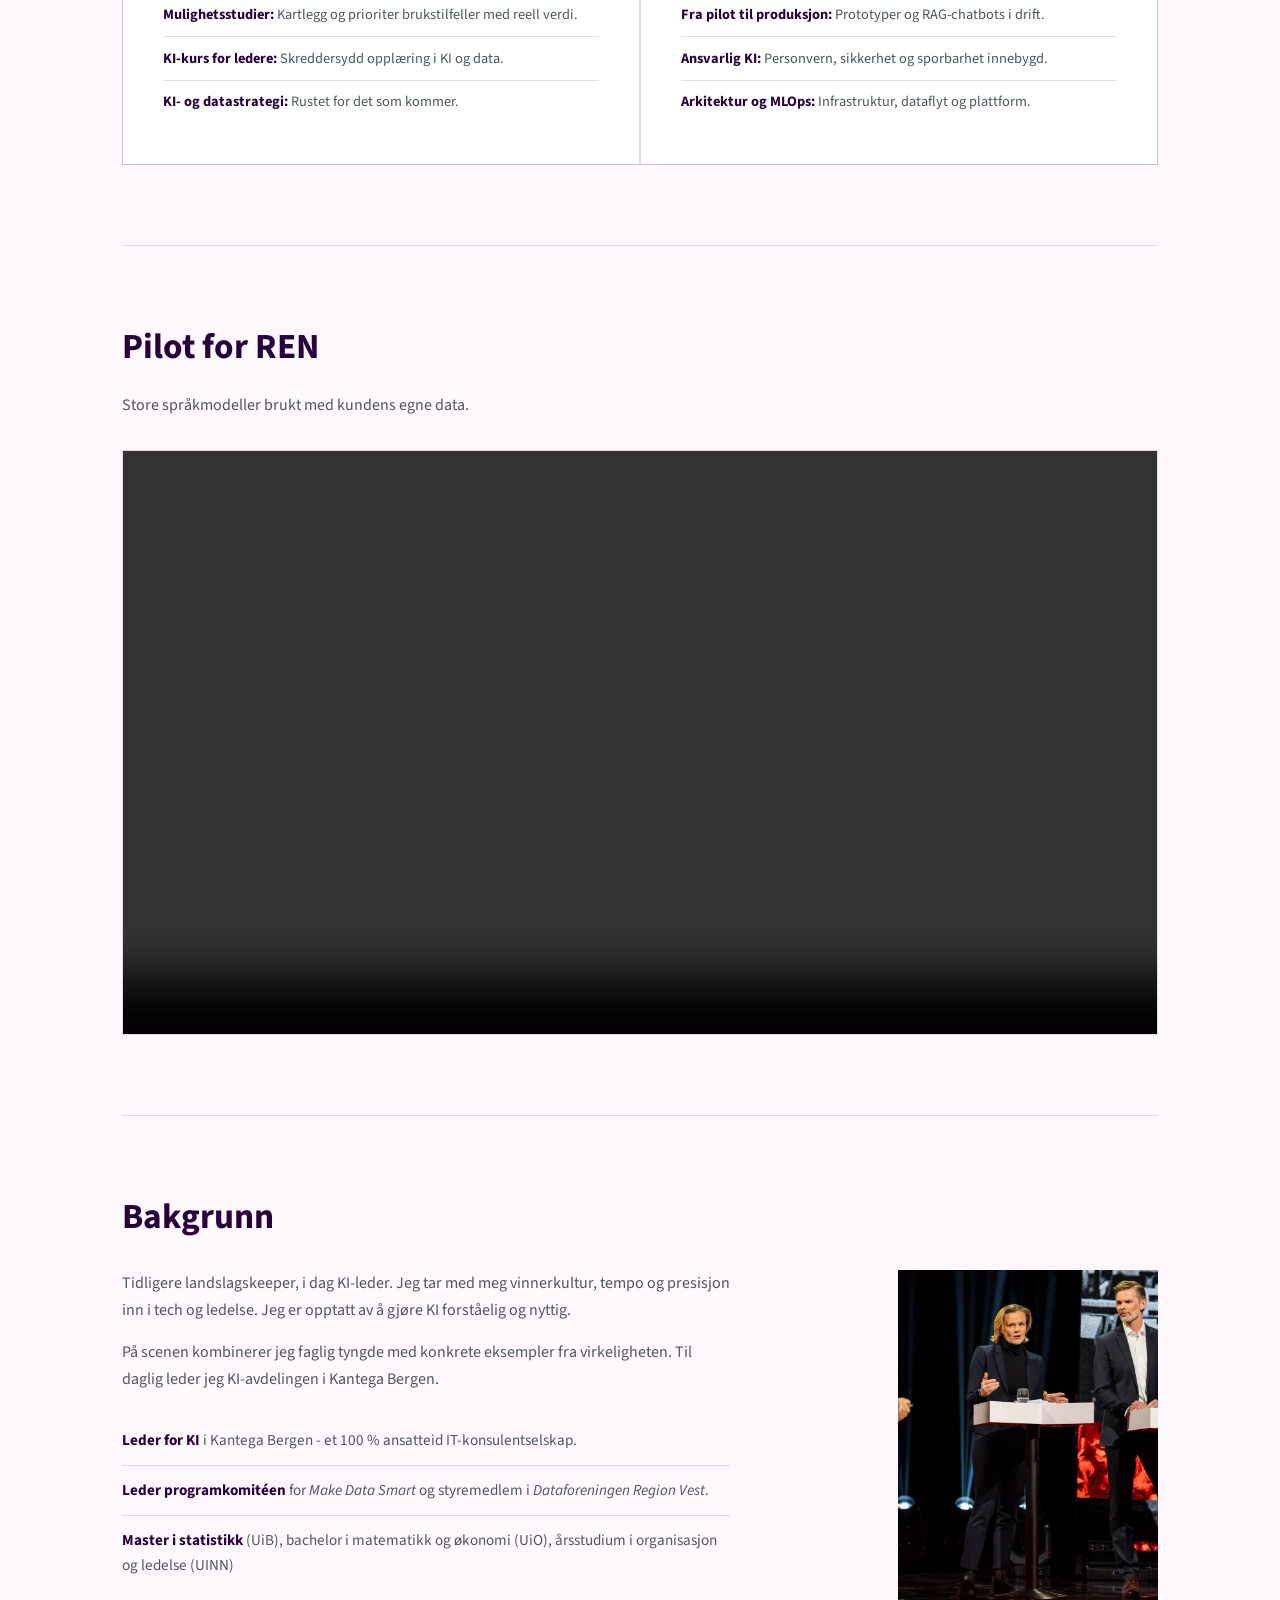
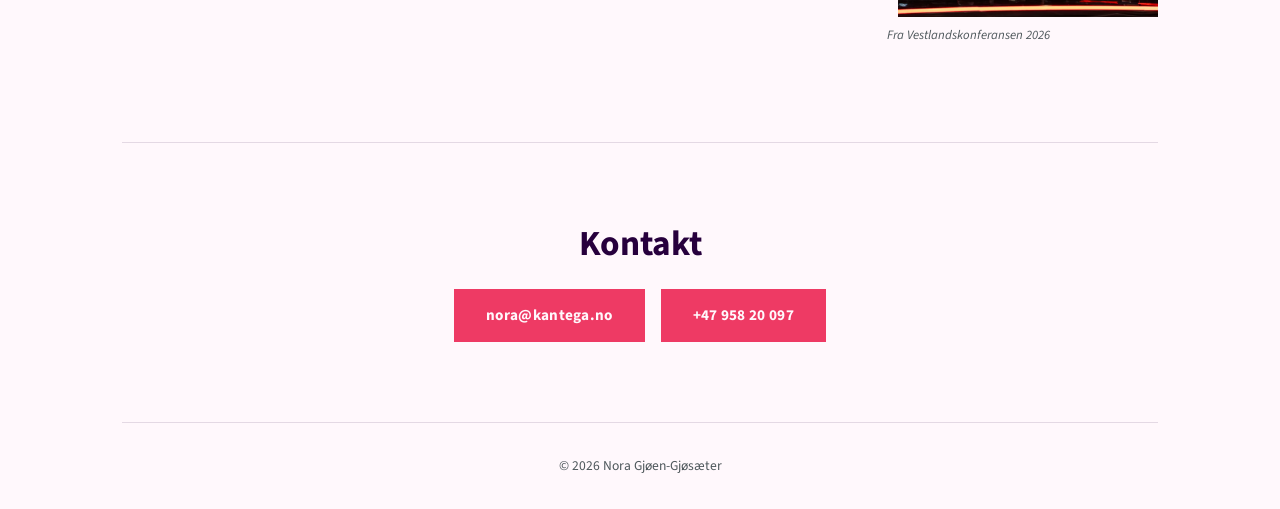
==== commit 80e745d1: "Update index.html" ====
--- a/index.html
+++ b/index.html
@@ -751,21 +751,13 @@
     </div>
 
     <div class="container">
-      <section id="foredrag" class="section">
+      <section id="foredrag" class="section" style="border-top: 1px solid var(--border)">
         <h2>Foredrag</h2>
         <p>
           Jeg skreddersyr hvert foredrag etter publikum og anledning. Jeg
           snakker også om andre tema enn eksemplene under, som prestasjonskultur
           og ledelse fra livet som landslagskeeper.
         </p>
-        <p>
-          Jeg har holdt foredrag og debattinnlegg på blant annet
-          <strong style="color: var(--text)"
-            >Vestlandskonferansen, Booster Conference, Arendalsuka, JavaZone og
-            Norway Fintech Festival</strong>. I tillegg holder jeg interne foredrag og ledersamlinger for blant
-          annet DNB, TV 2, Enova, BOB og Bergen Næringsråd.
-        </p>
-
         <div class="topic-grid">
           <div class="topic-card">
             <div class="topic-icon">
@@ -805,6 +797,14 @@
             </p>
           </div>
         </div>
+          <p>
+          </br>
+          Jeg har holdt foredrag og debattinnlegg på blant annet
+          <strong style="color: var(--text)"
+            >Vestlandskonferansen, Booster Conference, Arendalsuka, JavaZone og
+            Norway Fintech Festival</strong>. I tillegg holder jeg interne foredrag og ledersamlinger for blant
+          annet DNB, TV 2, Enova, BOB og Bergen Næringsråd.
+        </p>
       </section>
 
       <section id="radgivning" class="section">
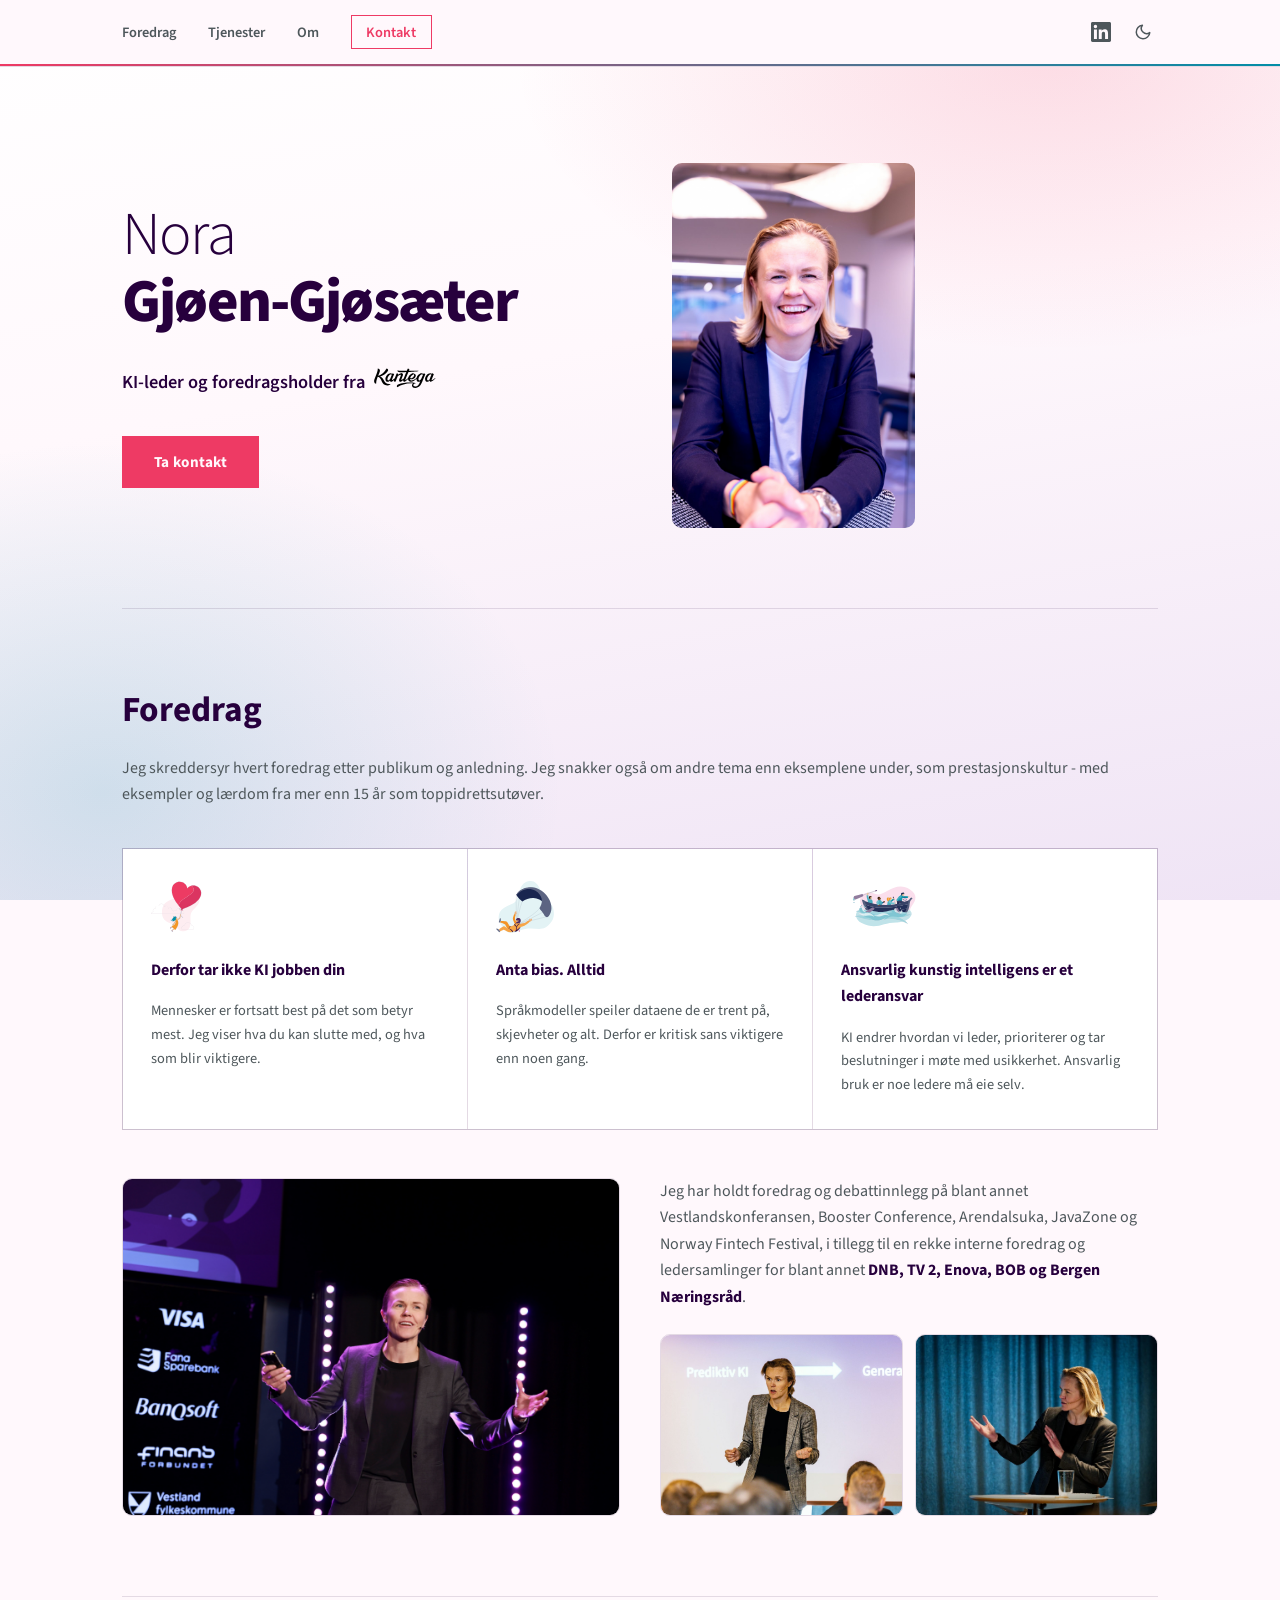
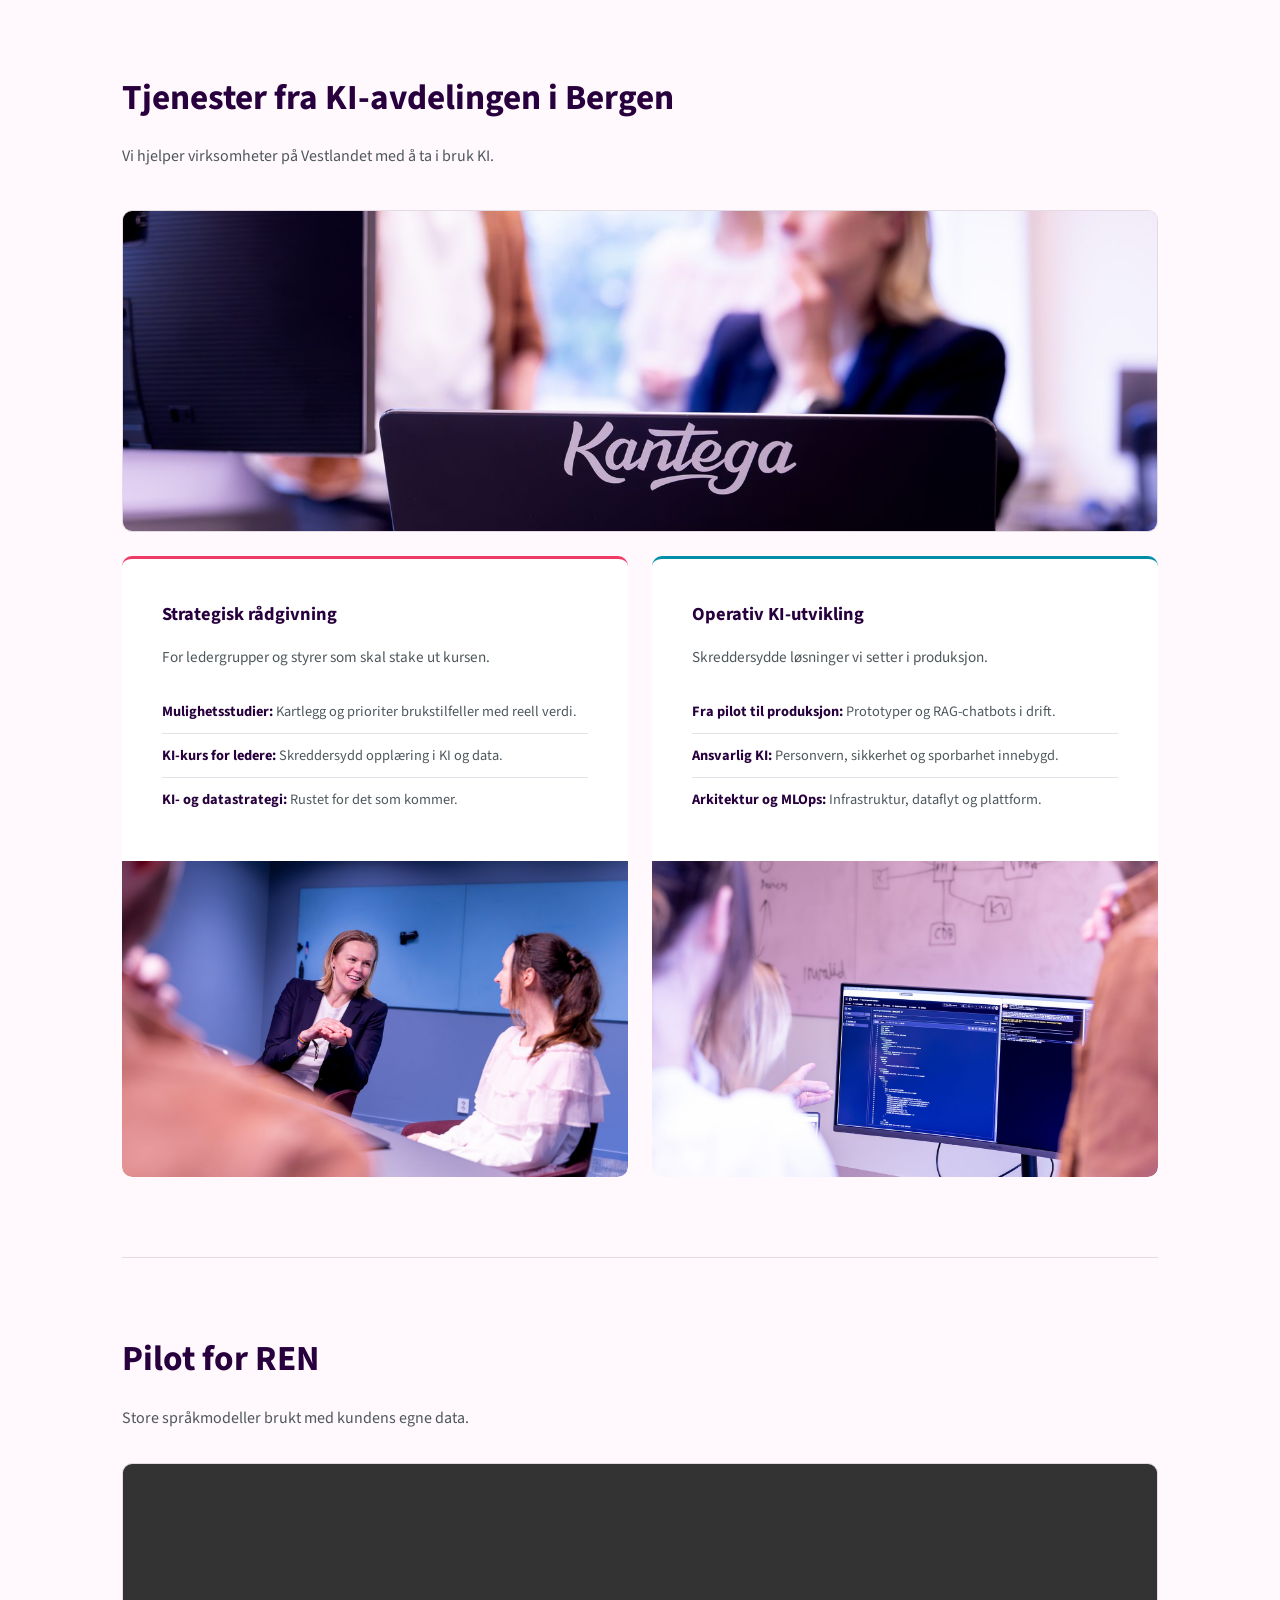
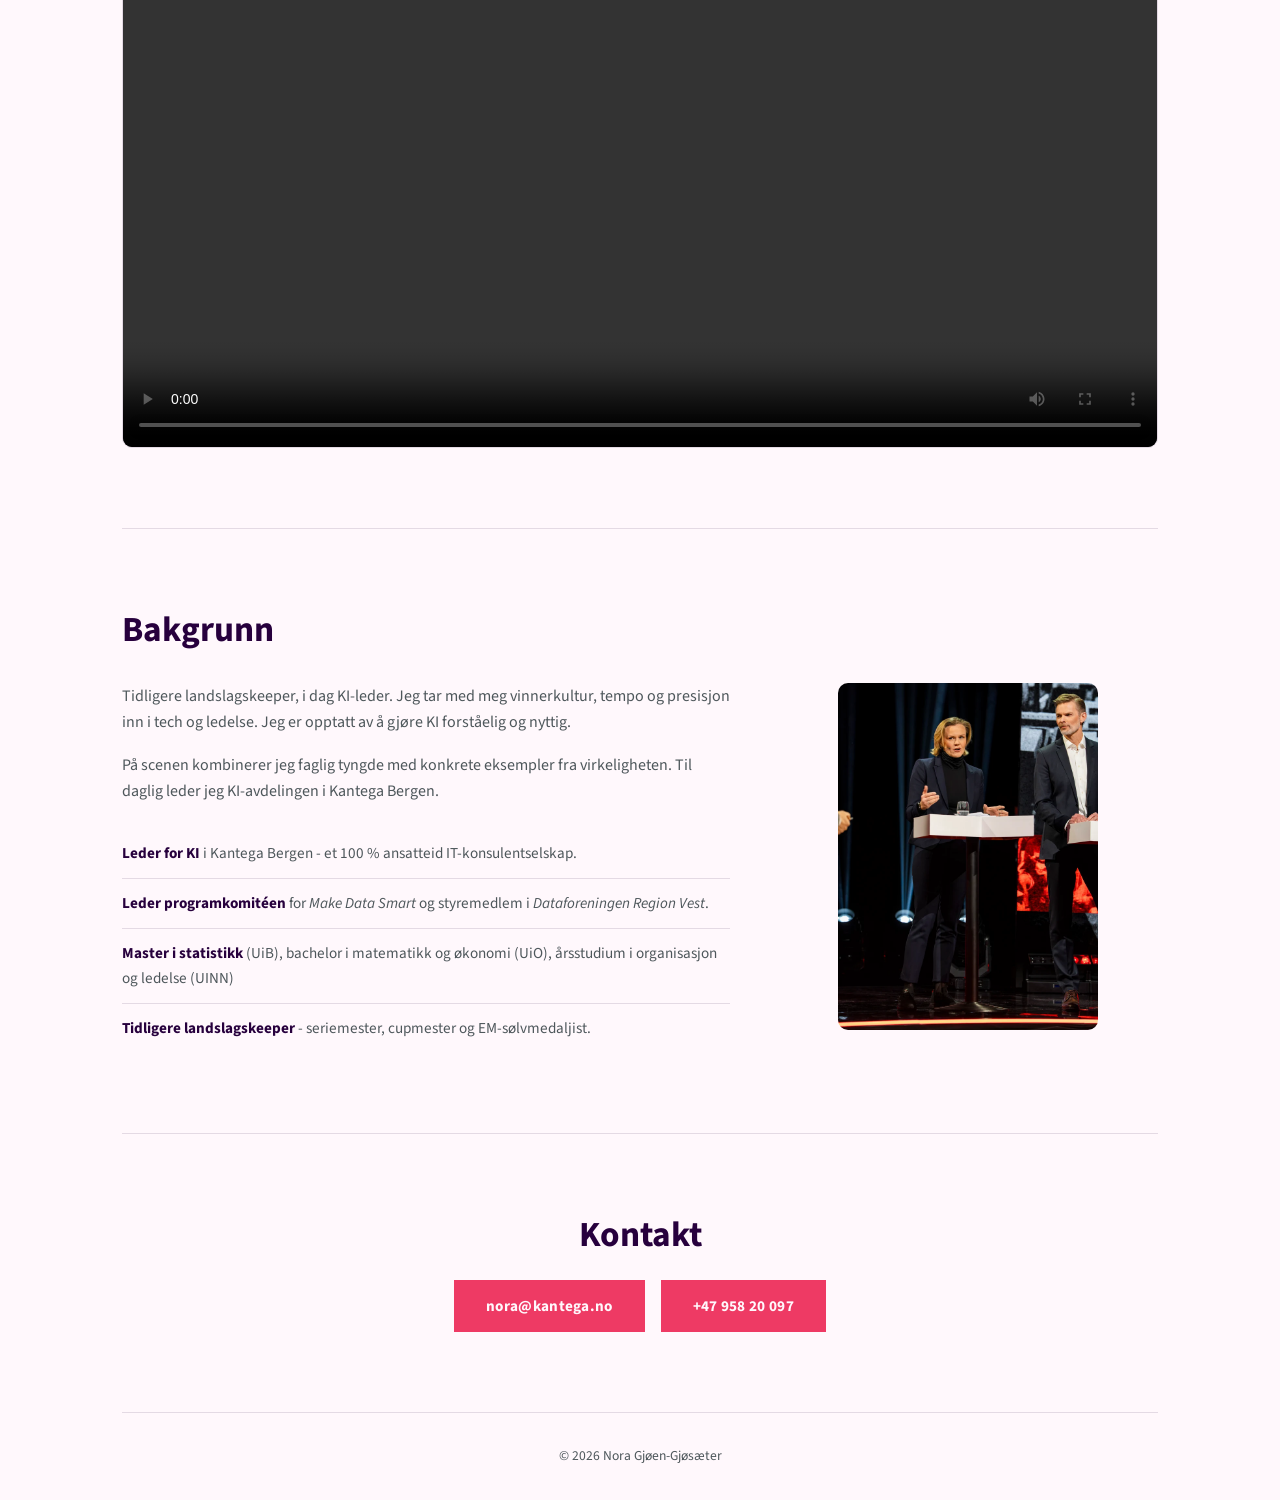
==== commit a4f6ea3f: "Flere bilder" ====
--- a/index.html
+++ b/index.html
@@ -34,6 +34,24 @@
         --accent: var(--k-red);
         --accent-hover: var(--k-red-dark);
         --border: rgba(39, 0, 61, 0.12);
+        --radius: 10px;
+        --bg-gradient:
+          radial-gradient(
+            ellipse 70% 55% at 82% 6%,
+            rgba(238, 58, 100, 0.16),
+            transparent 60%
+          ),
+          radial-gradient(
+            ellipse 60% 65% at 8% 88%,
+            rgba(2, 142, 167, 0.16),
+            transparent 60%
+          ),
+          linear-gradient(
+            170deg,
+            #ffffff 0%,
+            var(--k-white) 40%,
+            #efe4f5 100%
+          );
       }
 
       body.dark-theme {
@@ -45,6 +63,23 @@
         --accent: var(--k-red);
         --accent-hover: #ff4f7a;
         --border: rgba(255, 248, 252, 0.08);
+        --bg-gradient:
+          radial-gradient(
+            ellipse 70% 55% at 82% 6%,
+            rgba(238, 58, 100, 0.22),
+            transparent 60%
+          ),
+          radial-gradient(
+            ellipse 60% 65% at 8% 88%,
+            rgba(2, 142, 167, 0.2),
+            transparent 60%
+          ),
+          linear-gradient(
+            170deg,
+            #1c0033 0%,
+            #0e0017 45%,
+            #27003d 100%
+          );
       }
 
       * {
@@ -55,33 +90,14 @@
 
       body {
         font-family: 'Source Sans Pro', system-ui, sans-serif;
-        background: var(--bg);
+        background: var(--bg-gradient), var(--bg);
+        background-attachment: fixed;
         color: var(--text);
         line-height: 1.65;
         transition:
           background 0.3s,
           color 0.3s;
         overflow-x: hidden;
-      }
-
-      /* Ambient glow */
-      body::before {
-        content: '';
-        position: fixed;
-        inset: 0;
-        background:
-          radial-gradient(
-            ellipse 60% 50% at 80% 10%,
-            rgba(238, 58, 100, 0.06),
-            transparent
-          ),
-          radial-gradient(
-            ellipse 50% 60% at 10% 80%,
-            rgba(2, 142, 167, 0.06),
-            transparent
-          );
-        pointer-events: none;
-        z-index: 0;
       }
 
       /* === NAVBAR === */
@@ -122,6 +138,7 @@
         align-items: center;
         gap: 2rem;
         list-style: none;
+        flex: 1;
       }
 
       .nav-links a {
@@ -136,6 +153,11 @@
         color: var(--accent);
       }
 
+      .nav-icon-link {
+        display: flex;
+        align-items: center;
+      }
+
       .nav-links .nav-cta {
         color: var(--accent);
         border: 1.5px solid var(--accent);
@@ -151,6 +173,7 @@
         display: flex;
         align-items: center;
         gap: 1rem;
+        margin-left: auto;
       }
 
       .theme-btn {
@@ -163,13 +186,6 @@
         align-items: center;
       }
 
-      .header-kantega-logo {
-        height: 22px;
-        opacity: 0.8;
-      }
-      body:not(.dark-theme) .header-kantega-logo {
-        filter: invert(1) brightness(0.2);
-      }
 
       /* Mobile nav */
       .mobile-nav-header {
@@ -301,6 +317,25 @@
       .hero-lead a {
         color: var(--accent);
         text-decoration: underline;
+      }
+
+      .hero-kantega-link {
+        display: inline-flex;
+        align-items: center;
+        margin-left: 0.35em;
+        vertical-align: baseline;
+        text-decoration: none;
+      }
+
+      .hero-kantega-logo {
+        height: 1.5em;
+        width: auto;
+        display: block;
+        position: relative;
+        top: 0.2em;
+      }
+      body:not(.dark-theme) .hero-kantega-logo {
+        filter: invert(1) brightness(0.2);
       }
 
       .cta-button {
@@ -327,22 +362,14 @@
 
       .hero-photo-wrap {
         position: relative;
-      }
-
-      .hero-photo-wrap::before {
-        content: '';
-        position: absolute;
-        top: -12px;
-        right: -12px;
-        bottom: 12px;
-        left: 12px;
-        border: 2px solid var(--accent);
-        pointer-events: none;
+        display: flex;
+        justify-content: flex-start;
       }
 
       .hero-photo {
-        width: 100%;
+        width: 50%;
         display: block;
+        border-radius: var(--radius);
       }
 
       /* === TOPIC CARDS === */
@@ -406,31 +433,117 @@
         margin: 0;
       }
 
+      /* === STAGE STRIP === */
+      .stage-block {
+        display: grid;
+        grid-template-columns: 1fr 1fr;
+        gap: 2.5rem;
+        align-items: stretch;
+        margin-top: 3rem;
+      }
+
+      .stage-main {
+        width: 100%;
+        height: 100%;
+        object-fit: cover;
+        object-position: center top;
+        display: block;
+        border: 1px solid var(--border);
+        border-radius: var(--radius);
+      }
+
+      .stage-right {
+        display: flex;
+        flex-direction: column;
+        justify-content: space-between;
+        gap: 1.5rem;
+      }
+
+      .stage-block p {
+        margin: 0;
+      }
+
+      .stage-support {
+        display: grid;
+        grid-template-columns: 1fr 1fr;
+        gap: 0.75rem;
+      }
+
+      .stage-support img {
+        width: 100%;
+        aspect-ratio: 4 / 3;
+        object-fit: cover;
+        display: block;
+        border: 1px solid var(--border);
+        border-radius: var(--radius);
+      }
+
+      .stage-support img:first-child {
+        object-position: center top;
+      }
+      .stage-support img:last-child {
+        object-position: 70% center;
+      }
+
       /* === SERVICES === */
       .services-grid {
         display: grid;
         grid-template-columns: 1fr 1fr;
-        gap: 2px;
-        background: var(--border);
-        border: 1px solid var(--border);
+        gap: 1.5rem;
         margin-top: 2.5rem;
       }
 
       .service-card {
         background: var(--bg-card);
+        display: flex;
+        flex-direction: column;
+        border-top: 3px solid var(--accent);
+        border-radius: var(--radius);
+        overflow: hidden;
+      }
+
+      .service-card:last-child {
+        border-top-color: var(--k-teal);
+      }
+
+      .service-photo {
+        width: 100%;
+        aspect-ratio: 16 / 10;
+        object-fit: cover;
+        display: block;
+        margin-top: auto;
+        border-radius: 0 0 var(--radius) var(--radius);
+      }
+
+      .service-body {
         padding: 2.5rem;
         display: flex;
         flex-direction: column;
-        border-top: 3px solid var(--accent);
-      }
-
-      .service-card:last-child {
-        border-top-color: var(--k-teal);
       }
 
       .service-card h3 {
         font-size: 1.15rem;
         margin-bottom: 1rem;
+      }
+
+      /* Tjenester lead banner */
+      .services-banner {
+        margin-top: 2.5rem;
+        overflow: hidden;
+        border: 1px solid var(--border);
+        border-radius: var(--radius);
+      }
+
+      .services-banner img {
+        width: 100%;
+        height: clamp(180px, 26vw, 320px);
+        object-fit: cover;
+        object-position: center 72%;
+        display: block;
+      }
+
+      .services-banner + .services-grid {
+        margin-top: 1.5rem;
       }
 
       .service-card p {
@@ -465,6 +578,7 @@
         height: 0;
         overflow: hidden;
         border: 1px solid var(--border);
+        border-radius: var(--radius);
       }
 
       .video-wrap video {
@@ -510,15 +624,8 @@
         aspect-ratio: 3/4;
         object-fit: cover;
         object-position: center bottom;
-        margin-left: auto;
-      }
-
-      .photo-caption {
-        font-size: 0.8rem;
-        color: var(--text-muted);
-        font-style: italic;
-        margin-top: 0.5rem;
-        text-align: center;
+        margin: 0 auto;
+        border-radius: var(--radius);
       }
 
       /* === CONTACT === */
@@ -570,10 +677,17 @@
         .hero-photo-wrap {
           max-width: 420px;
         }
+        .hero-photo {
+          width: 100%;
+        }
         .services-grid {
           grid-template-columns: 1fr;
         }
         .about-grid {
+          grid-template-columns: 1fr;
+          gap: 2rem;
+        }
+        .stage-block {
           grid-template-columns: 1fr;
           gap: 2rem;
         }
@@ -649,18 +763,30 @@
         </div>
         <ul class="nav-links" id="nav-menu">
           <li><a href="#foredrag" class="nav-link">Foredrag</a></li>
-          <li><a href="#radgivning" class="nav-link">Rådgivning</a></li>
-          <li>
+          <li><a href="#radgivning" class="nav-link">Tjenester</a></li>
+          <li><a href="#om" class="nav-link">Om</a></li>
+          <li><a href="#kontakt" class="nav-cta nav-link">Kontakt</a></li>
+          <li class="nav-actions" id="nav-actions">
             <a
               href="https://www.linkedin.com/in/ki-nora"
               target="_blank"
               rel="noopener noreferrer"
-              class="nav-link"
-              >LinkedIn</a
+              class="nav-icon-link"
+              aria-label="LinkedIn"
             >
-          </li>
-          <li><a href="#kontakt" class="nav-cta nav-link">Kontakt</a></li>
-          <li class="nav-actions" id="nav-actions">
+              <svg
+                xmlns="http://www.w3.org/2000/svg"
+                width="20"
+                height="20"
+                viewBox="0 0 24 24"
+                fill="currentColor"
+                aria-hidden="true"
+              >
+                <path
+                  d="M20.45 20.45h-3.56v-5.57c0-1.33-.02-3.04-1.85-3.04-1.85 0-2.14 1.45-2.14 2.94v5.67H9.35V9h3.42v1.56h.05c.48-.9 1.64-1.85 3.37-1.85 3.6 0 4.27 2.37 4.27 5.46v6.28zM5.34 7.43a2.06 2.06 0 1 1 0-4.13 2.06 2.06 0 0 1 0 4.13zM7.12 20.45H3.55V9h3.57v11.45zM22.22 0H1.77C.79 0 0 .77 0 1.73v20.54C0 23.22.79 24 1.77 24h20.45c.98 0 1.78-.78 1.78-1.73V1.73C24 .77 23.2 0 22.22 0z"
+                />
+              </svg>
+            </a>
             <button
               id="theme-toggle"
               class="theme-btn"
@@ -706,17 +832,6 @@
                 <line x1="18.36" y1="5.64" x2="19.78" y2="4.22"></line>
               </svg>
             </button>
-            <a
-              href="https://www.kantega.no"
-              target="_blank"
-              rel="noopener noreferrer"
-            >
-              <img
-                src="images/Kantega_logo_hvit.svg"
-                alt="Kantega"
-                class="header-kantega-logo"
-              />
-            </a>
           </li>
         </ul>
       </div>
@@ -730,20 +845,27 @@
             Nora<br /><strong>Gjøen&#8209;Gjøsæter</strong>
           </h1>
           <p class="hero-lead">
-            KI-leder og foredragsholder fra
-            <a
+            KI-leder og foredragsholder fra<!--
+            --><a
               href="https://www.kantega.no"
               target="_blank"
               rel="noopener noreferrer"
-              >Kantega</a
-            >.
+              class="hero-kantega-link"
+              aria-label="Kantega"
+            >
+              <img
+                src="images/Kantega_logo_hvit.svg"
+                alt="Kantega"
+                class="hero-kantega-logo"
+              />
+            </a>
           </p>
           <a href="#kontakt" class="cta-button">Ta kontakt</a>
         </div>
         <div class="hero-photo-wrap">
           <img
-            src="images/speaker.jpeg"
-            alt="Nora på scenen"
+            src="images/personer/nora/forside2_web.jpg"
+            alt="Nora"
             class="hero-photo"
           />
         </div>
@@ -755,8 +877,8 @@
         <h2>Foredrag</h2>
         <p>
           Jeg skreddersyr hvert foredrag etter publikum og anledning. Jeg
-          snakker også om andre tema enn eksemplene under, som prestasjonskultur
-          og ledelse fra livet som landslagskeeper.
+          snakker også om andre tema enn eksemplene under, som prestasjonskultur -
+          med eksempler og lærdom fra mer enn 15 år som toppidrettsutøver.
         </p>
         <div class="topic-grid">
           <div class="topic-card">
@@ -797,38 +919,84 @@
             </p>
           </div>
         </div>
-          <p>
-          </br>
-          Jeg har holdt foredrag og debattinnlegg på blant annet
-          <strong style="color: var(--text)"
-            >Vestlandskonferansen, Booster Conference, Arendalsuka, JavaZone og
-            Norway Fintech Festival</strong>. I tillegg holder jeg interne foredrag og ledersamlinger for blant
-          annet DNB, TV 2, Enova, BOB og Bergen Næringsråd.
-        </p>
+        <div class="stage-block">
+          <img
+            src="images/speaker.jpeg"
+            alt="Nora på scenen"
+            class="stage-main"
+            loading="lazy"
+          />
+          <div class="stage-right">
+            <p>
+              Jeg har holdt foredrag og debattinnlegg på blant annet
+              Vestlandskonferansen, Booster Conference, Arendalsuka, JavaZone og
+              Norway Fintech Festival, i tillegg til en rekke interne foredrag og
+              ledersamlinger for blant annet
+              <strong style="color: var(--text)"
+                >DNB, TV 2, Enova, BOB og Bergen Næringsråd</strong>.
+            </p>
+            <div class="stage-support">
+              <img
+                src="images/personer/nora/speaker2_web.jpg"
+                alt="Nora på scenen"
+                loading="lazy"
+              />
+              <img
+                src="images/personer/nora/speaker3_web.jpg"
+                alt="Nora på scenen"
+                loading="lazy"
+              />
+            </div>
+          </div>
+        </div>
       </section>
 
       <section id="radgivning" class="section">
         <h2>Tjenester fra KI-avdelingen i Bergen</h2>
         <p>Vi hjelper virksomheter på Vestlandet med å ta i bruk KI.</p>
 
+        <div class="services-banner">
+          <img
+            src="images/personer/kantega/team2_web.jpg"
+            alt="KI-avdelingen i Kantega Bergen"
+            loading="lazy"
+          />
+        </div>
+
         <div class="services-grid">
           <div class="service-card">
-            <h3>Strategisk rådgivning</h3>
-            <p>For ledergrupper og styrer som skal stake ut kursen.</p>
-            <ul class="service-list">
-              <li><strong>Mulighetsstudier:</strong> Kartlegg og prioriter brukstilfeller med reell verdi.</li>
-              <li><strong>KI-kurs for ledere:</strong> Skreddersydd opplæring i KI og data.</li>
-              <li><strong>KI- og datastrategi:</strong> Rustet for det som kommer.</li>
-            </ul>
+            <div class="service-body">
+              <h3>Strategisk rådgivning</h3>
+              <p>For ledergrupper og styrer som skal stake ut kursen.</p>
+              <ul class="service-list">
+                <li><strong>Mulighetsstudier:</strong> Kartlegg og prioriter brukstilfeller med reell verdi.</li>
+                <li><strong>KI-kurs for ledere:</strong> Skreddersydd opplæring i KI og data.</li>
+                <li><strong>KI- og datastrategi:</strong> Rustet for det som kommer.</li>
+              </ul>
+            </div>
+            <img
+              src="images/personer/kantega/team3_web.jpg"
+              alt="Rådgivning i møte"
+              class="service-photo"
+              loading="lazy"
+            />
           </div>
           <div class="service-card">
-            <h3>Operativ KI-utvikling</h3>
-            <p>Skreddersydde løsninger vi setter i produksjon.</p>
-            <ul class="service-list">
-              <li><strong>Fra pilot til produksjon:</strong> Prototyper og RAG-chatbots i drift.</li>
-              <li><strong>Ansvarlig KI:</strong> Personvern, sikkerhet og sporbarhet innebygd.</li>
-              <li><strong>Arkitektur og MLOps:</strong> Infrastruktur, dataflyt og plattform.</li>
-            </ul>
+            <div class="service-body">
+              <h3>Operativ KI-utvikling</h3>
+              <p>Skreddersydde løsninger vi setter i produksjon.</p>
+              <ul class="service-list">
+                <li><strong>Fra pilot til produksjon:</strong> Prototyper og RAG-chatbots i drift.</li>
+                <li><strong>Ansvarlig KI:</strong> Personvern, sikkerhet og sporbarhet innebygd.</li>
+                <li><strong>Arkitektur og MLOps:</strong> Infrastruktur, dataflyt og plattform.</li>
+              </ul>
+            </div>
+            <img
+              src="images/personer/kantega/team1_web.jpg"
+              alt="Utvikling ved tavla"
+              class="service-photo"
+              loading="lazy"
+            />
           </div>
         </div>
       </section>
@@ -844,7 +1012,7 @@
         </div>
       </section>
 
-      <section class="section about-speaker">
+      <section id="om" class="section about-speaker">
         <h2>Bakgrunn</h2>
         <div class="about-grid">
           <div>
@@ -870,6 +1038,10 @@
                 <strong>Master i statistikk</strong> (UiB), bachelor i matematikk
                 og økonomi (UiO), årsstudium i organisasjon og ledelse (UINN)
               </li>
+              <li>
+                <strong>Tidligere landslagskeeper</strong> - seriemester,
+                cupmester og EM-sølvmedaljist.
+              </li>
             </ul>
           </div>
           <div>
@@ -877,10 +1049,8 @@
               src="images/vestland26.png"
               alt="Nora på Vestlandskonferansen"
               class="about-photo"
+              loading="lazy"
             />
-            <p class="photo-caption">
-              Fra Vestlandskonferansen 2026
-            </p>
           </div>
         </div>
       </section>
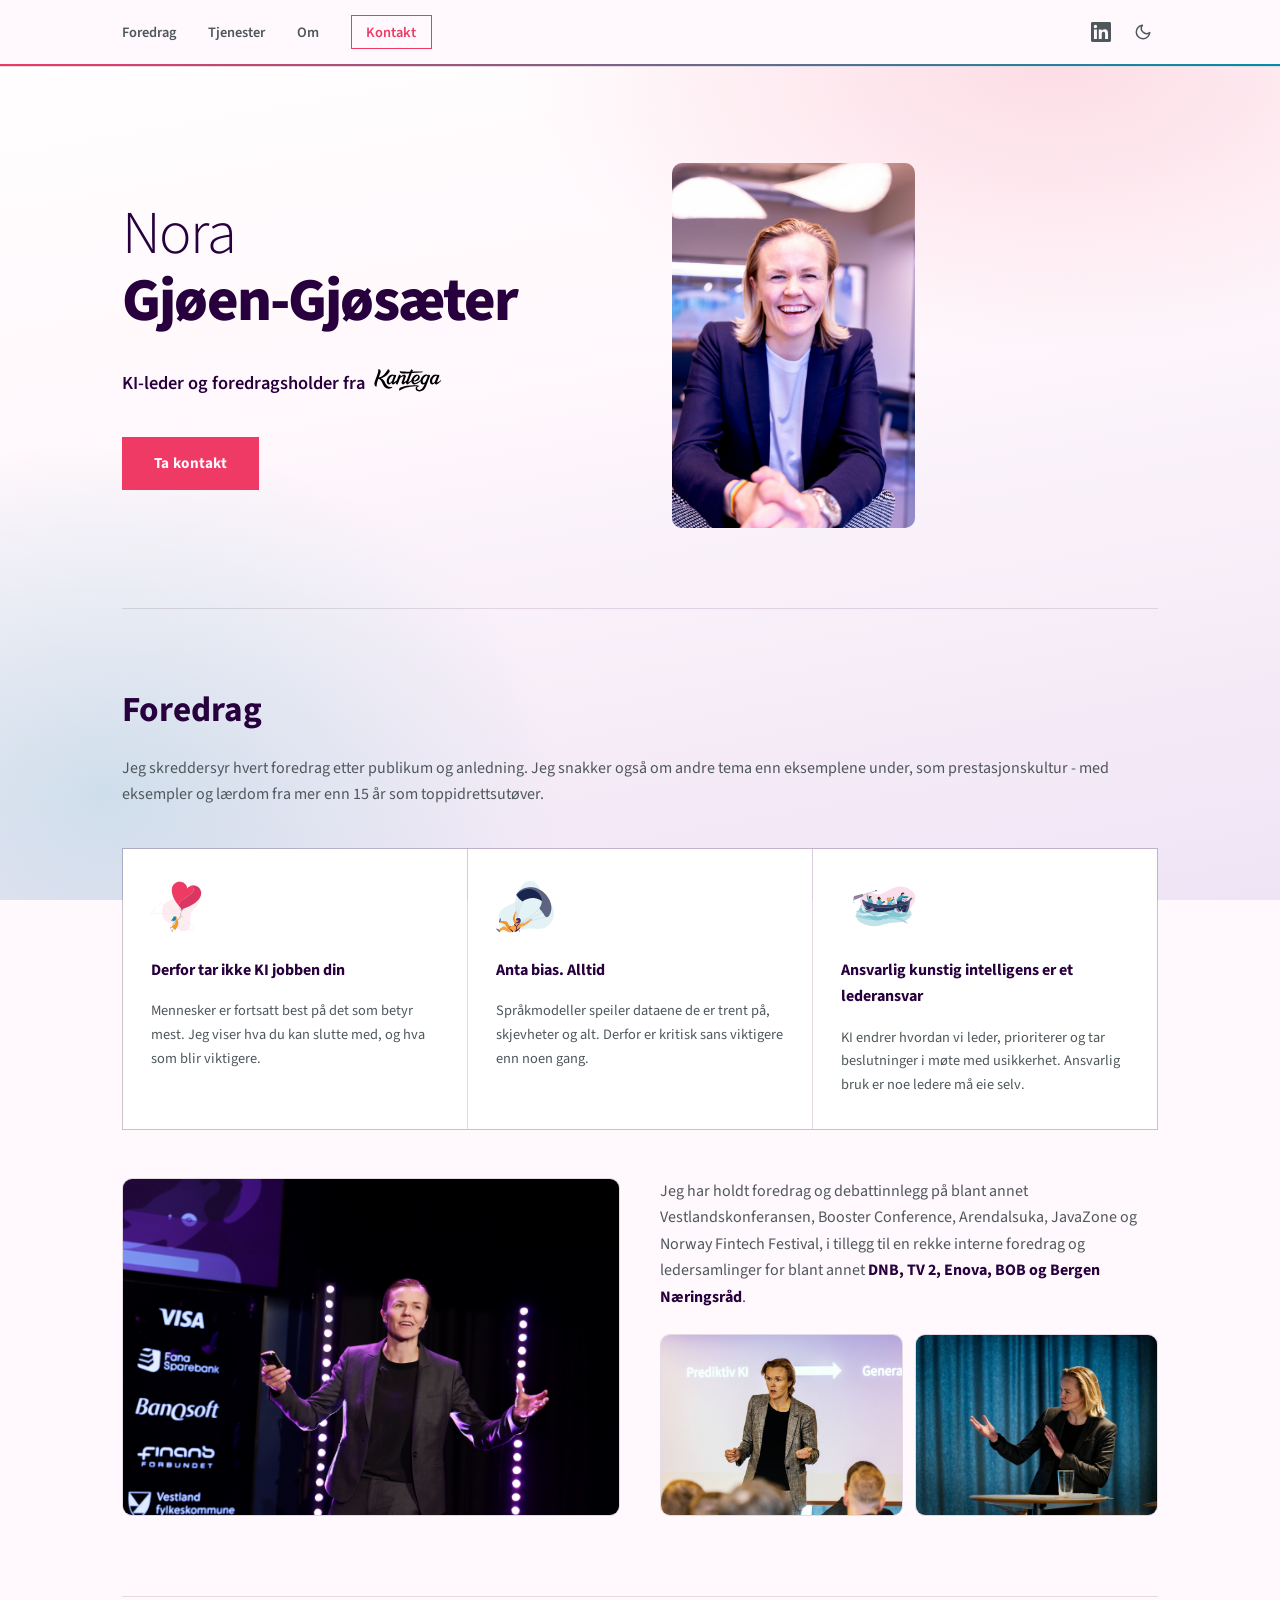
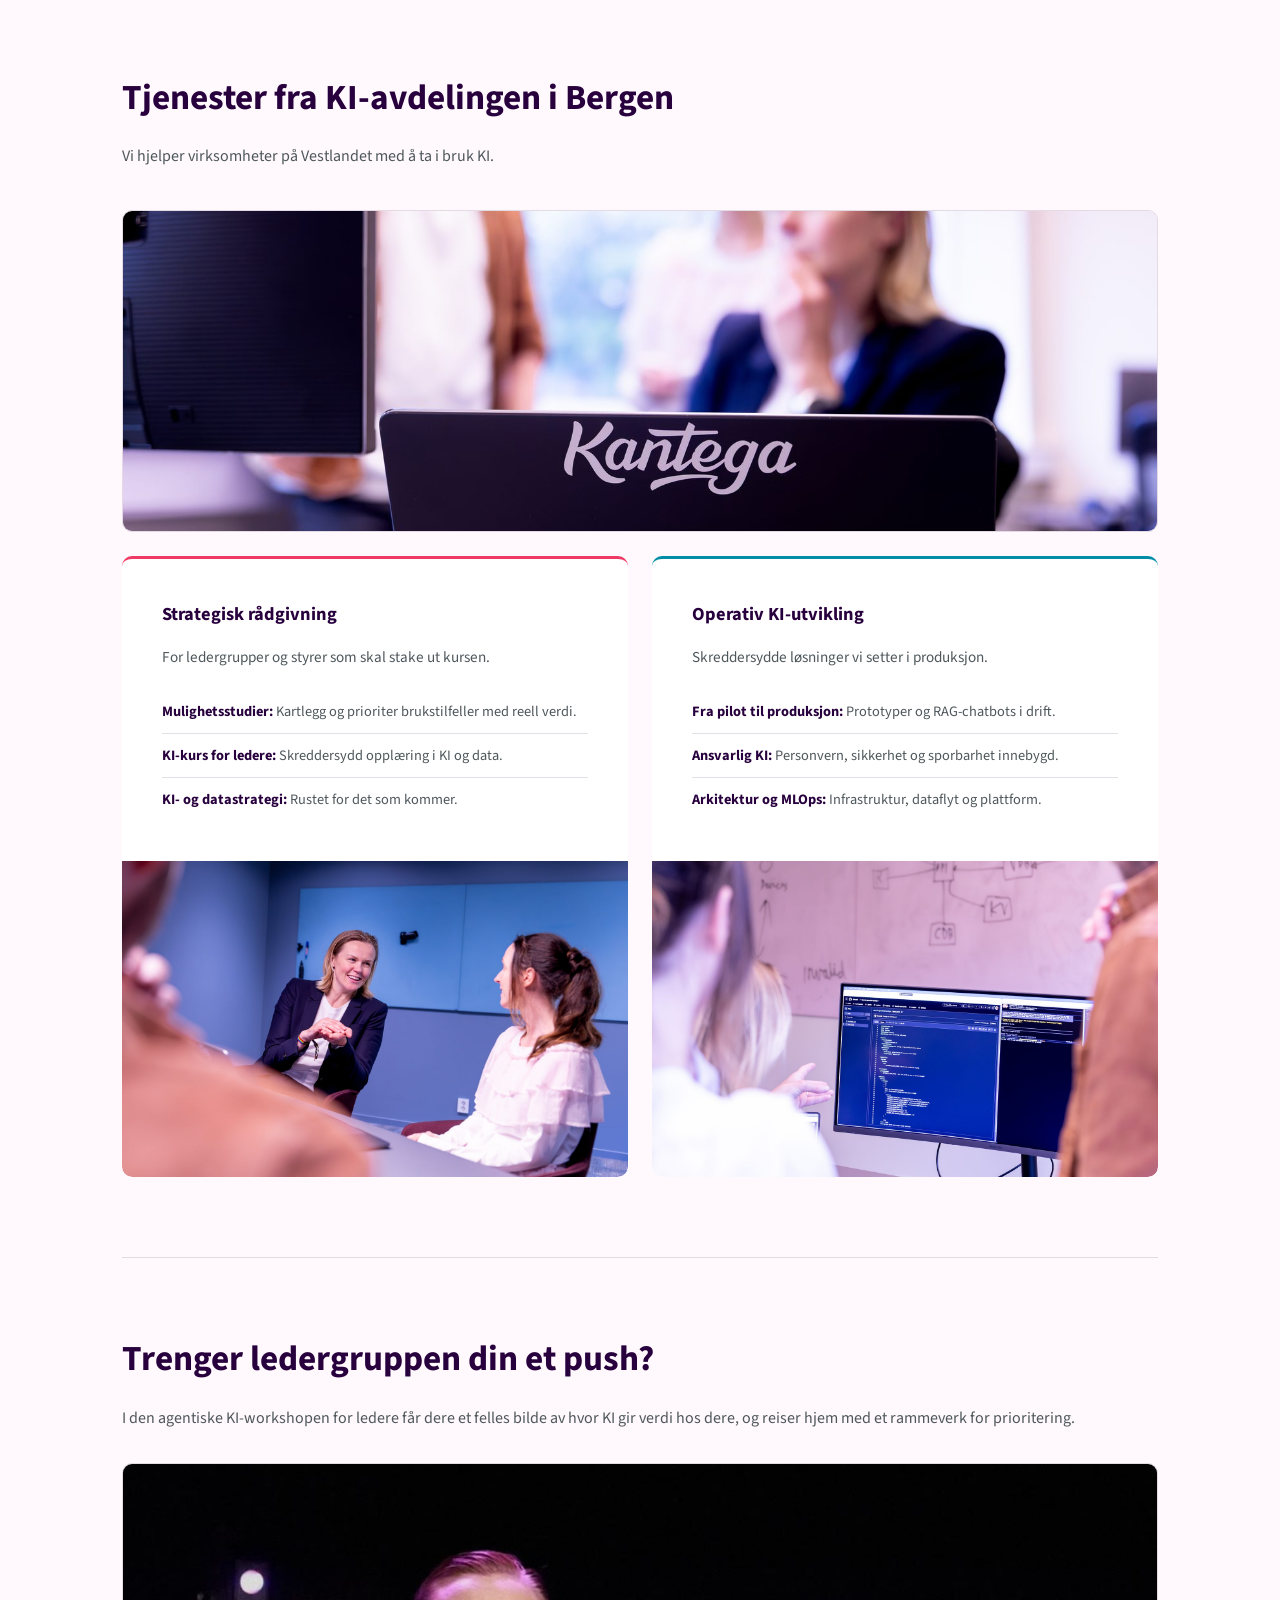
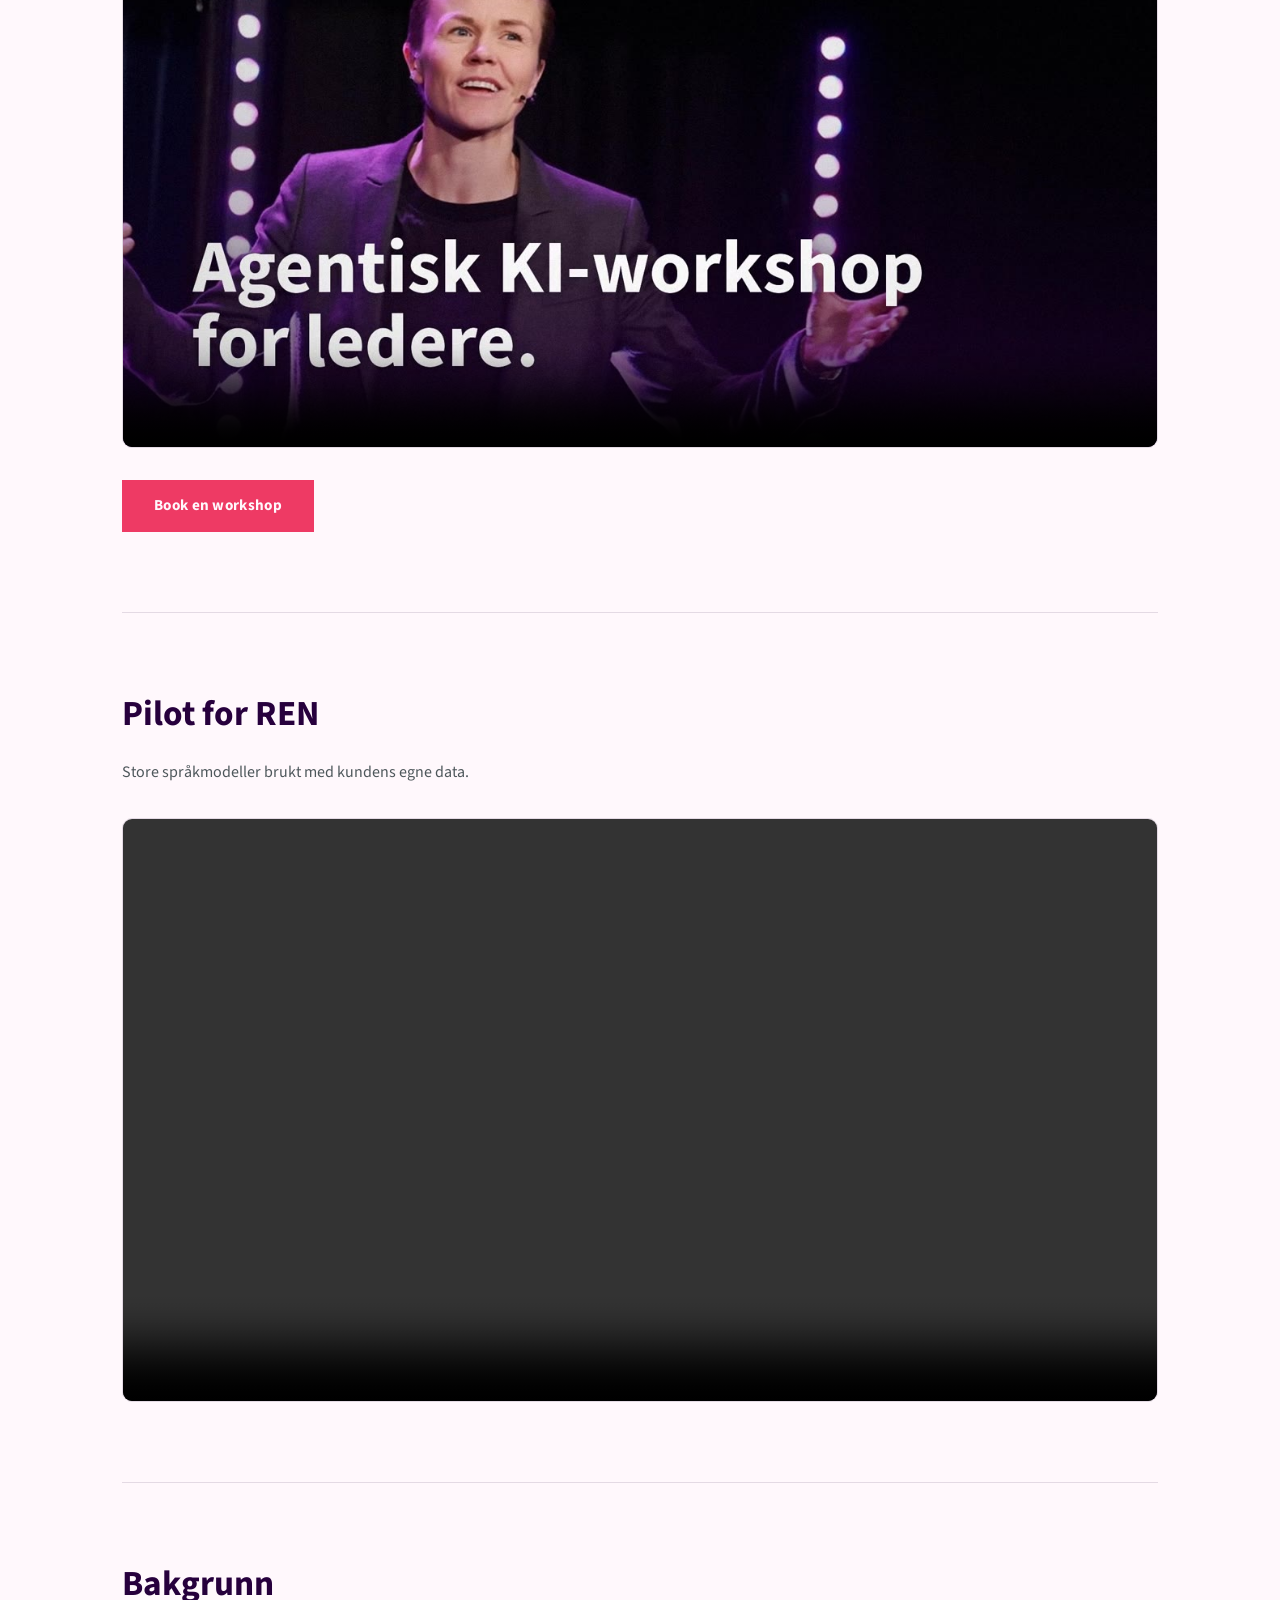
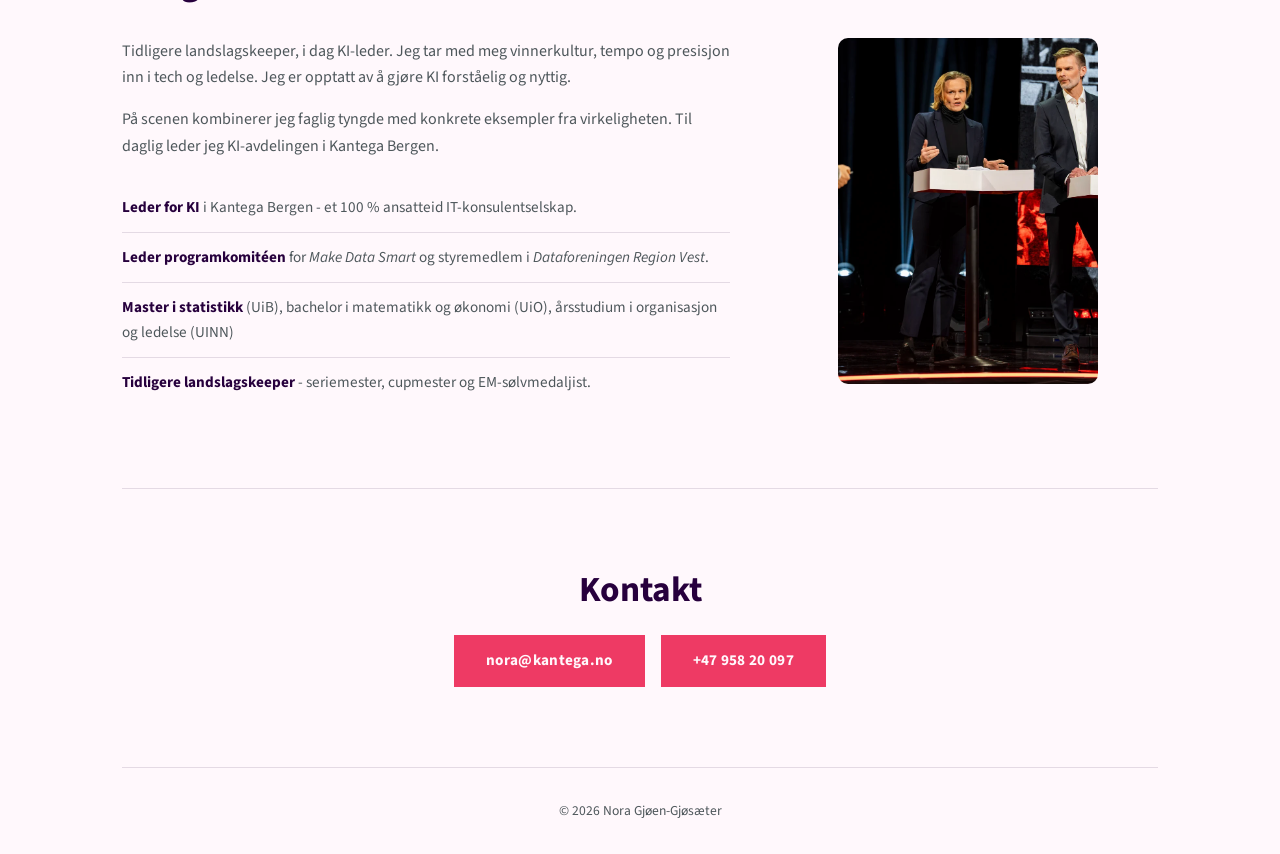
==== commit 0013895f: "📹" ====
--- a/index.html
+++ b/index.html
@@ -328,11 +328,11 @@
       }
 
       .hero-kantega-logo {
-        height: 1.5em;
+        height: 1.65em;
         width: auto;
         display: block;
         position: relative;
-        top: 0.2em;
+        top: 0.32em;
       }
       body:not(.dark-theme) .hero-kantega-logo {
         filter: invert(1) brightness(0.2);
@@ -879,6 +879,7 @@
           Jeg skreddersyr hvert foredrag etter publikum og anledning. Jeg
           snakker også om andre tema enn eksemplene under, som prestasjonskultur -
           med eksempler og lærdom fra mer enn 15 år som toppidrettsutøver.
+
         </p>
         <div class="topic-grid">
           <div class="topic-card">
@@ -970,7 +971,7 @@
               <p>For ledergrupper og styrer som skal stake ut kursen.</p>
               <ul class="service-list">
                 <li><strong>Mulighetsstudier:</strong> Kartlegg og prioriter brukstilfeller med reell verdi.</li>
-                <li><strong>KI-kurs for ledere:</strong> Skreddersydd opplæring i KI og data.</li>
+                <li><strong><a href="#ledergruppe">KI-kurs for ledere</a>:</strong> Skreddersydd opplæring i KI og data.</li>
                 <li><strong>KI- og datastrategi:</strong> Rustet for det som kommer.</li>
               </ul>
             </div>
@@ -999,6 +1000,22 @@
             />
           </div>
         </div>
+      </section>
+
+      <section id="ledergruppe" class="section">
+        <h2>Trenger ledergruppen din et push?</h2>
+        <p>
+          I den agentiske KI-workshopen for ledere får dere et felles bilde av
+          hvor KI gir verdi hos dere, og reiser hjem med et rammeverk for
+          prioritering.
+        </p>
+        <div class="video-wrap">
+          <video controls preload="metadata" poster="images/agentisk-ki-ledere-poster.jpg">
+            <source src="videos/agentisk-ki-ledere.mp4" type="video/mp4" />
+            Nettleseren din støtter ikke videoavspilling.
+          </video>
+        </div>
+        <a href="#kontakt" class="cta-button" style="margin-top: 2rem">Book en workshop</a>
       </section>
 
       <section id="utvikling" class="section">
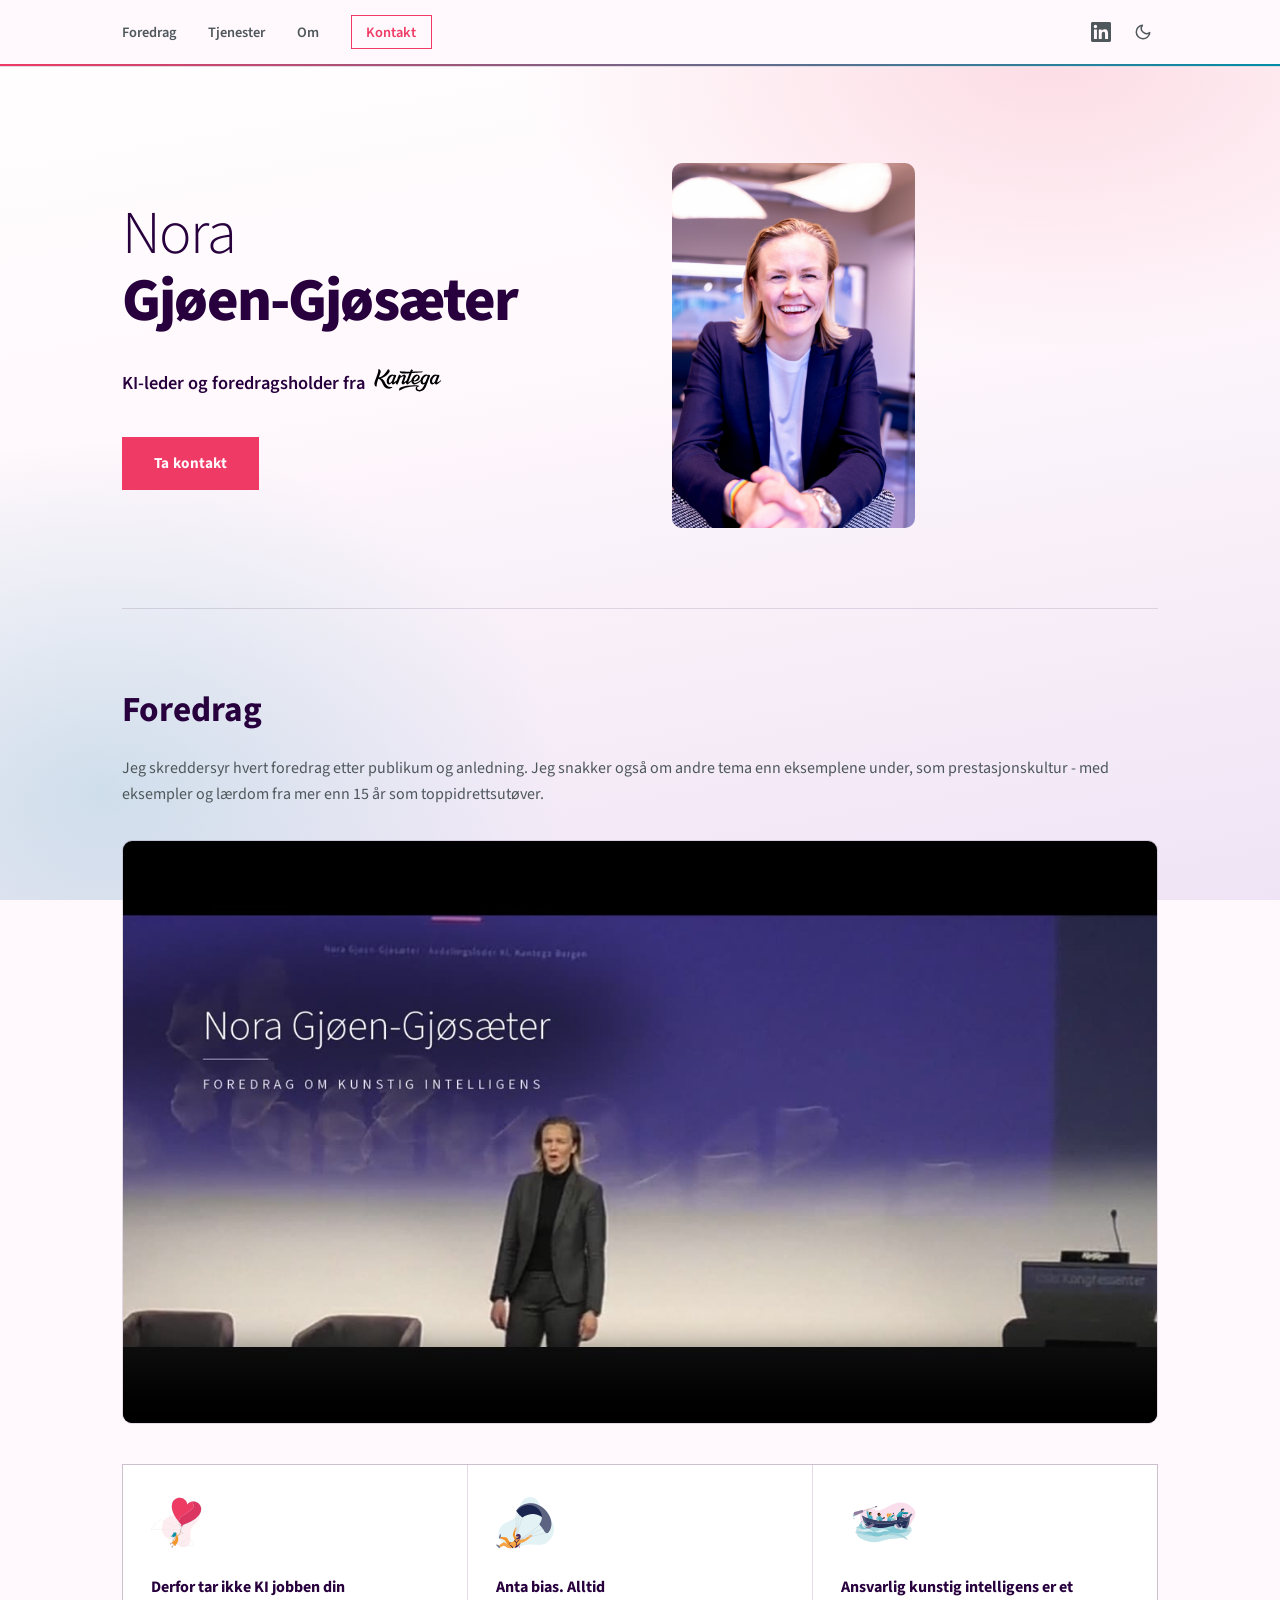
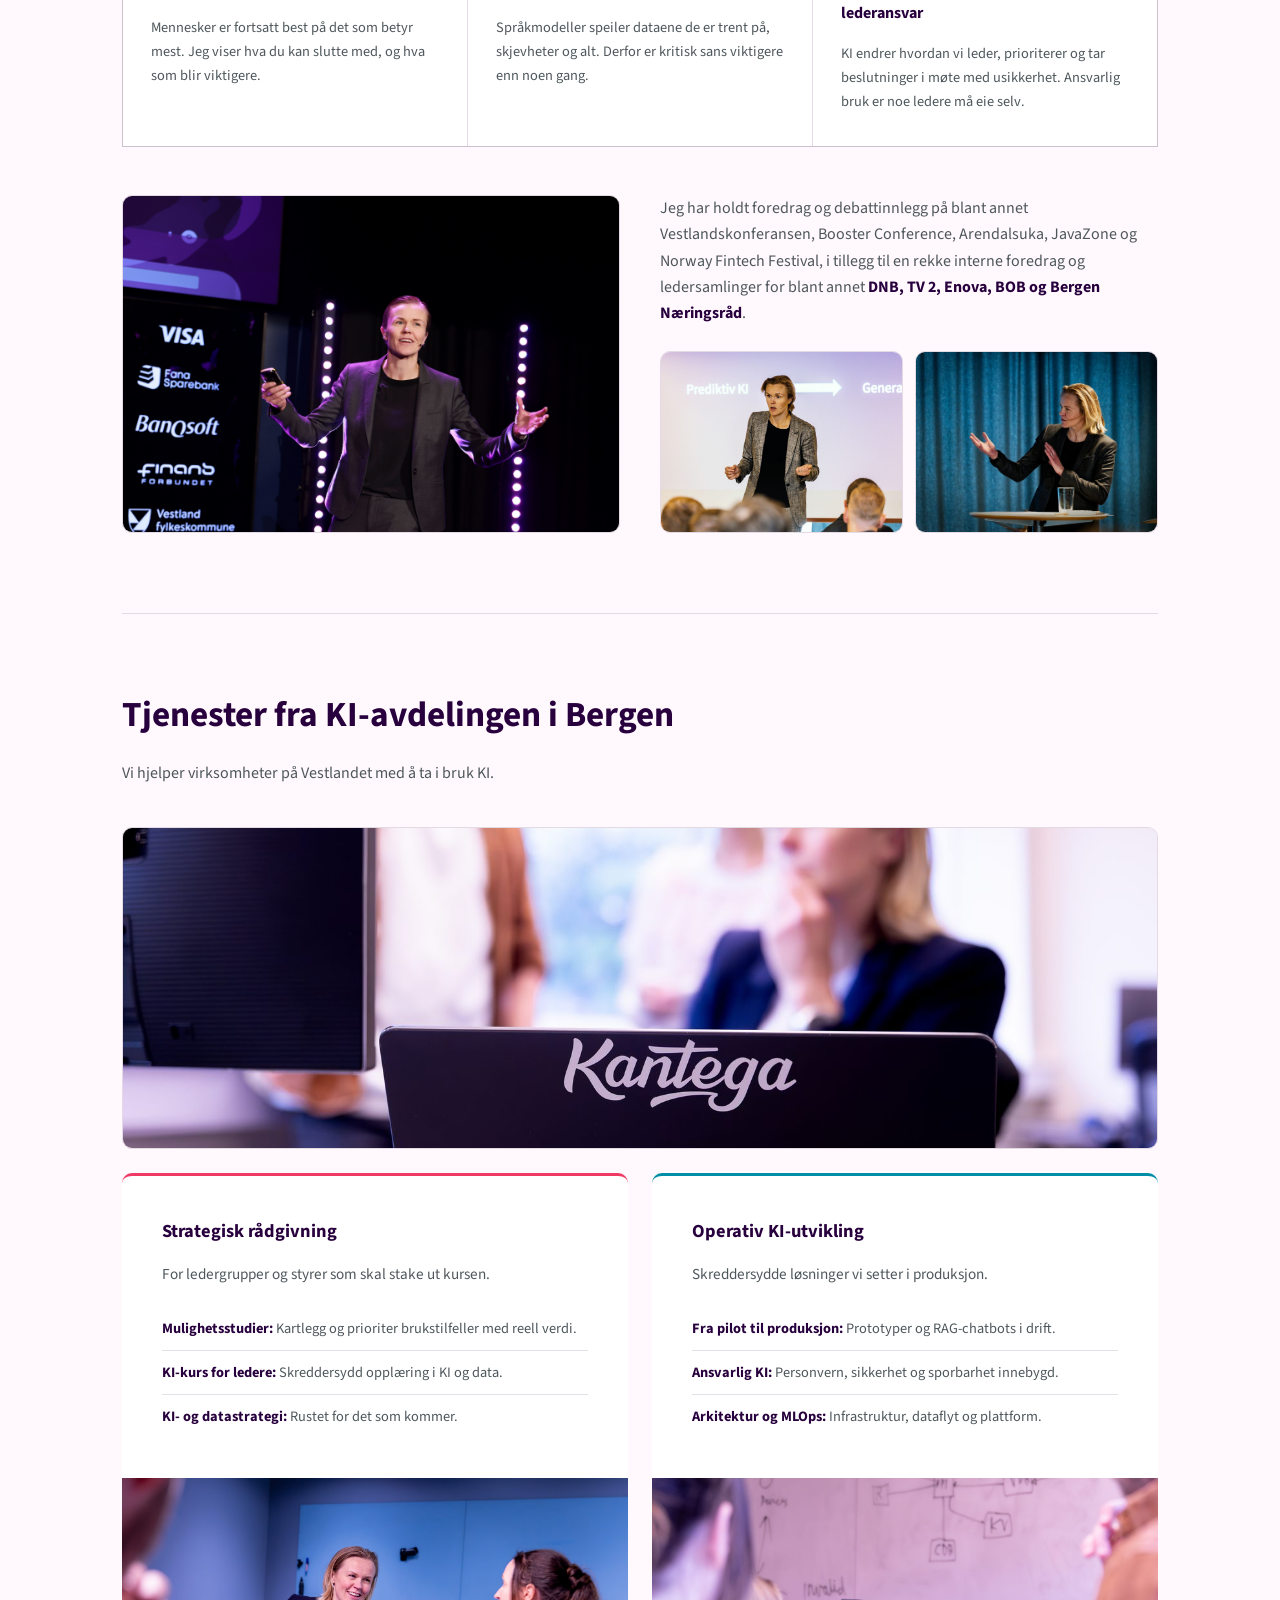
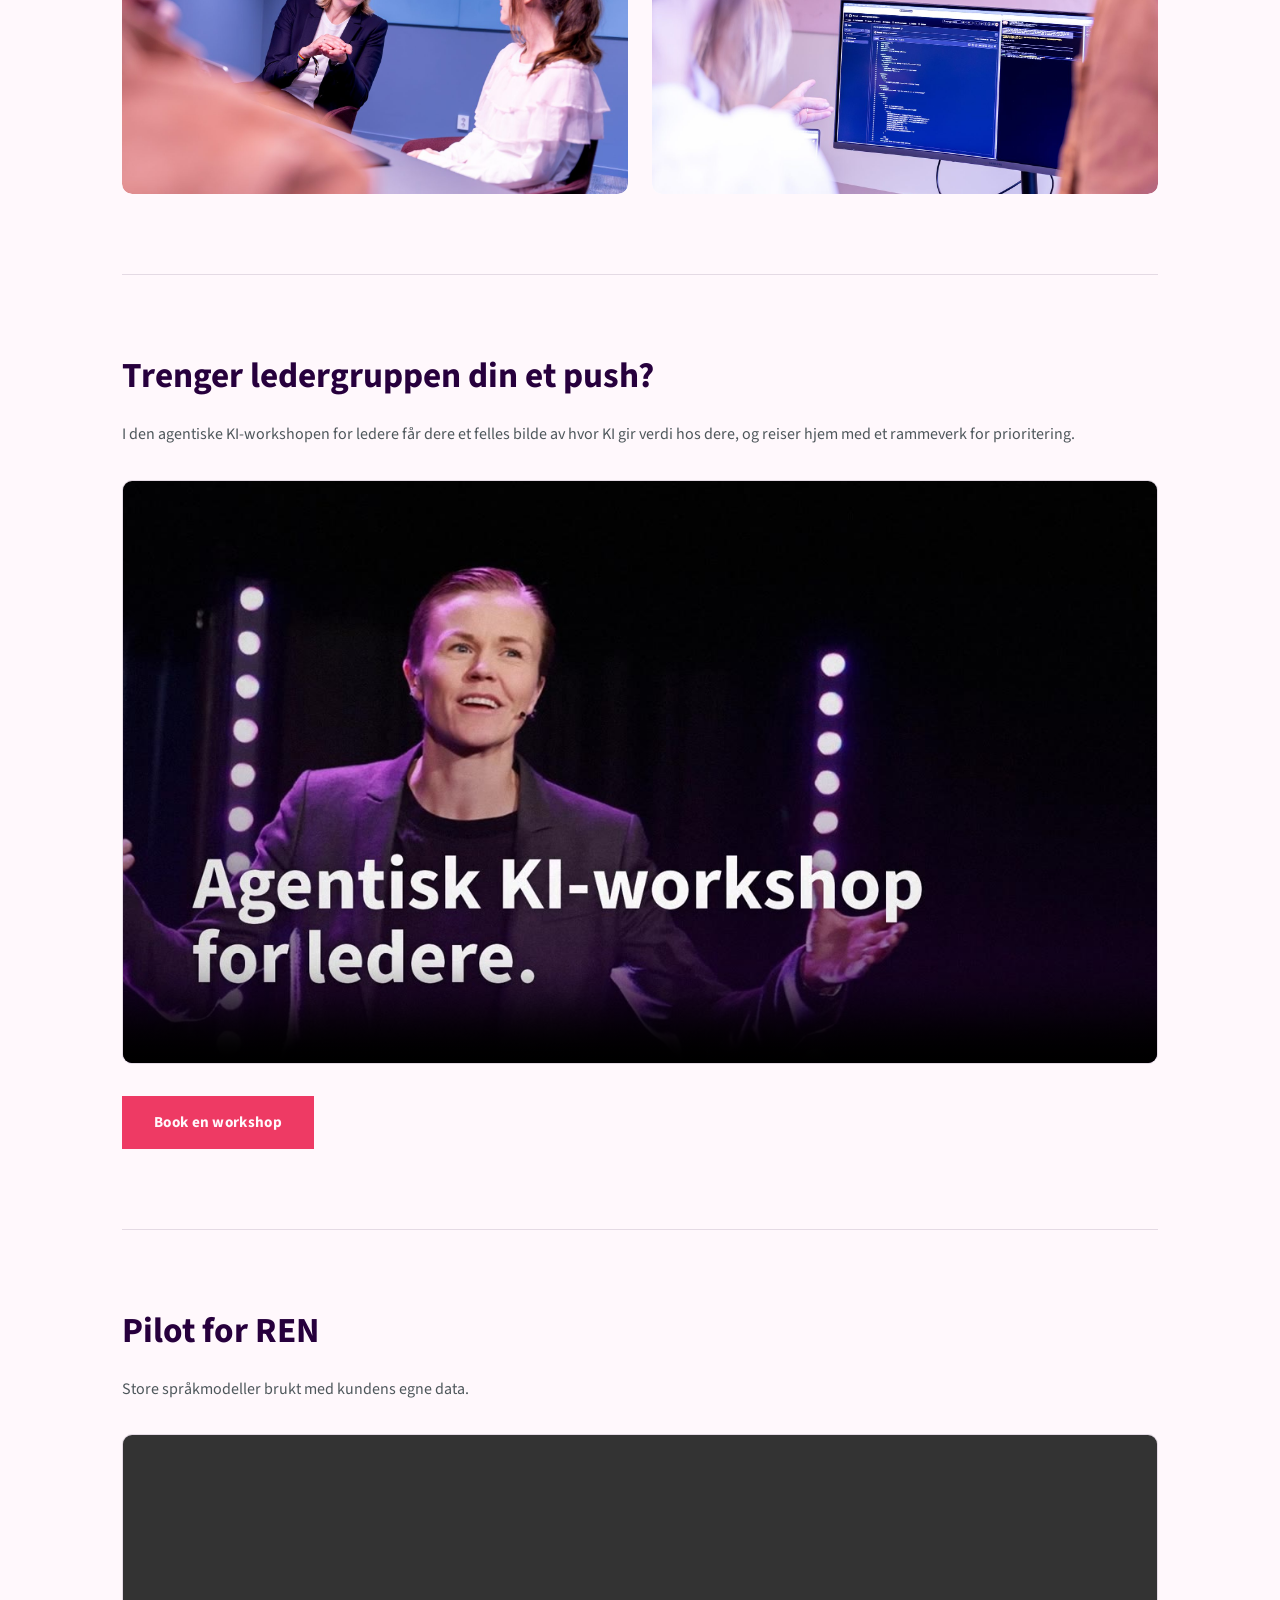
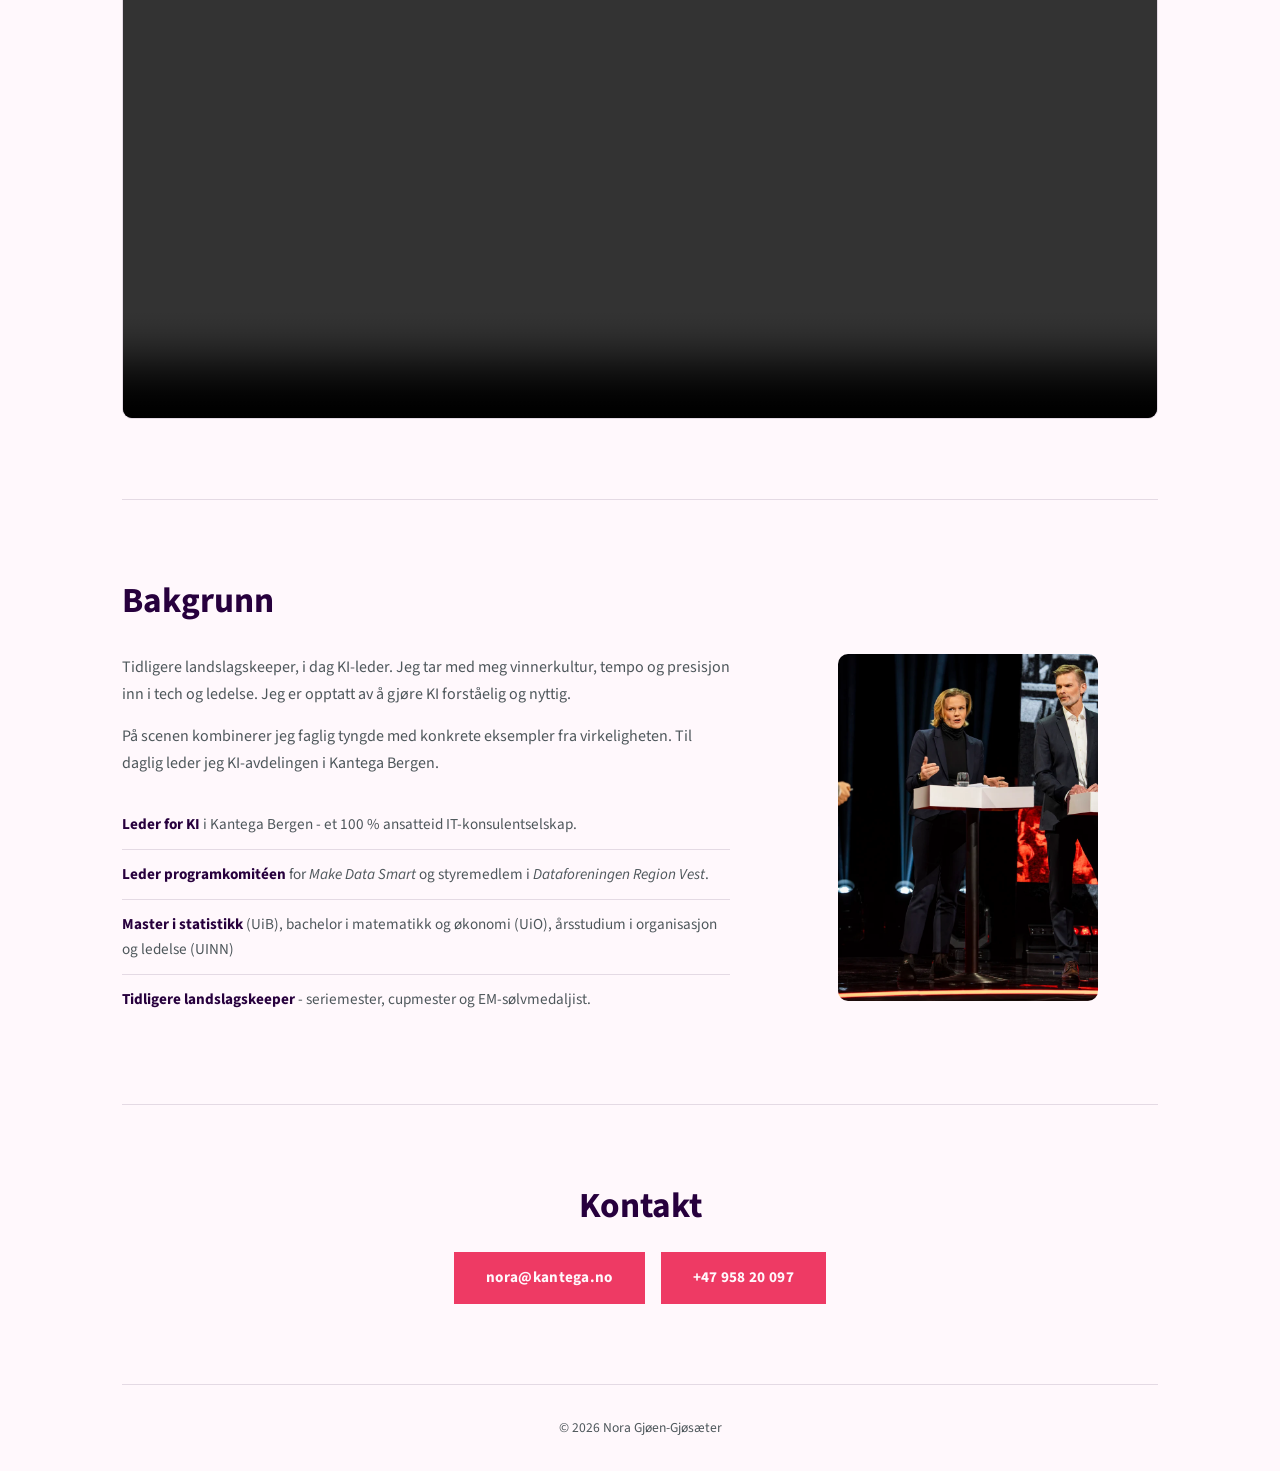
==== commit 135b5445: "KI-video" ====
--- a/index.html
+++ b/index.html
@@ -881,6 +881,12 @@
           med eksempler og lærdom fra mer enn 15 år som toppidrettsutøver.
 
         </p>
+        <div class="video-wrap">
+          <video controls playsinline preload="metadata" poster="images/foredrag-promo-poster.jpg">
+            <source src="videos/foredrag-promo.mp4" type="video/mp4" />
+            Nettleseren din støtter ikke videoavspilling.
+          </video>
+        </div>
         <div class="topic-grid">
           <div class="topic-card">
             <div class="topic-icon">
